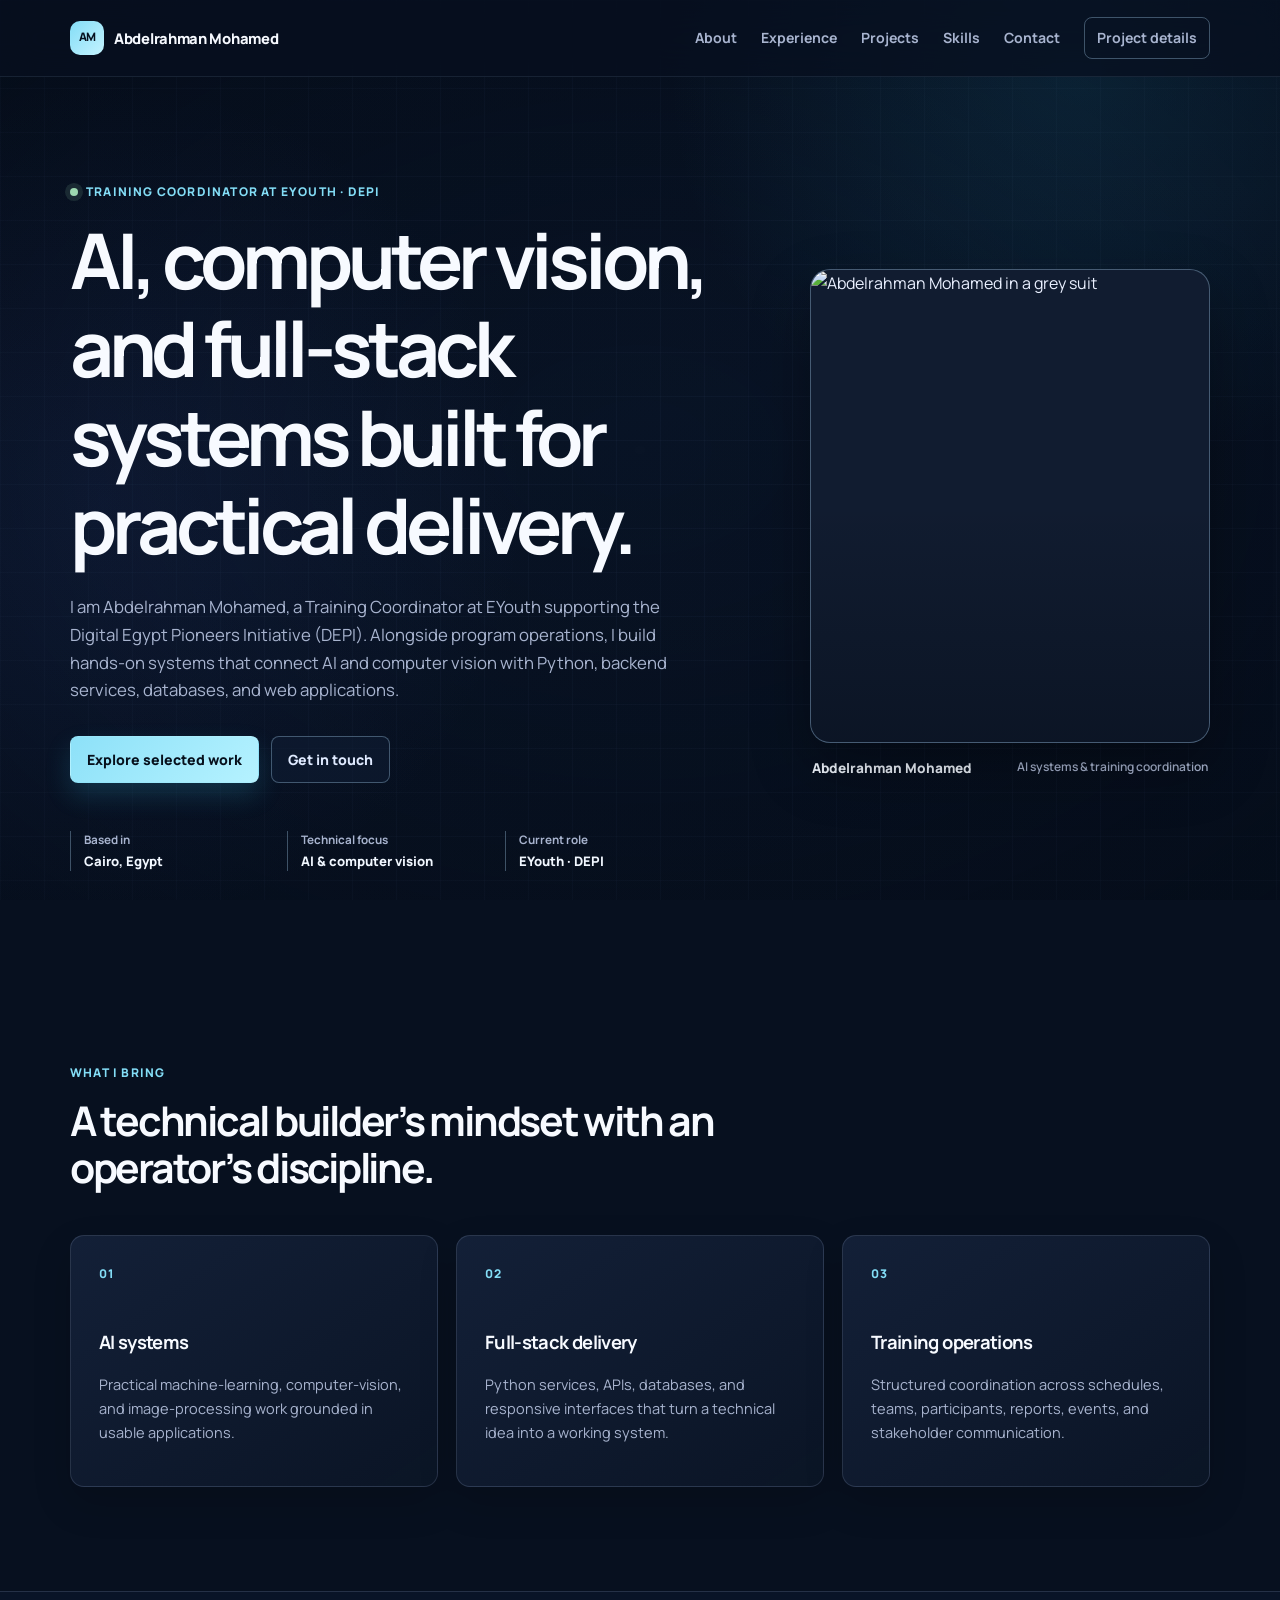
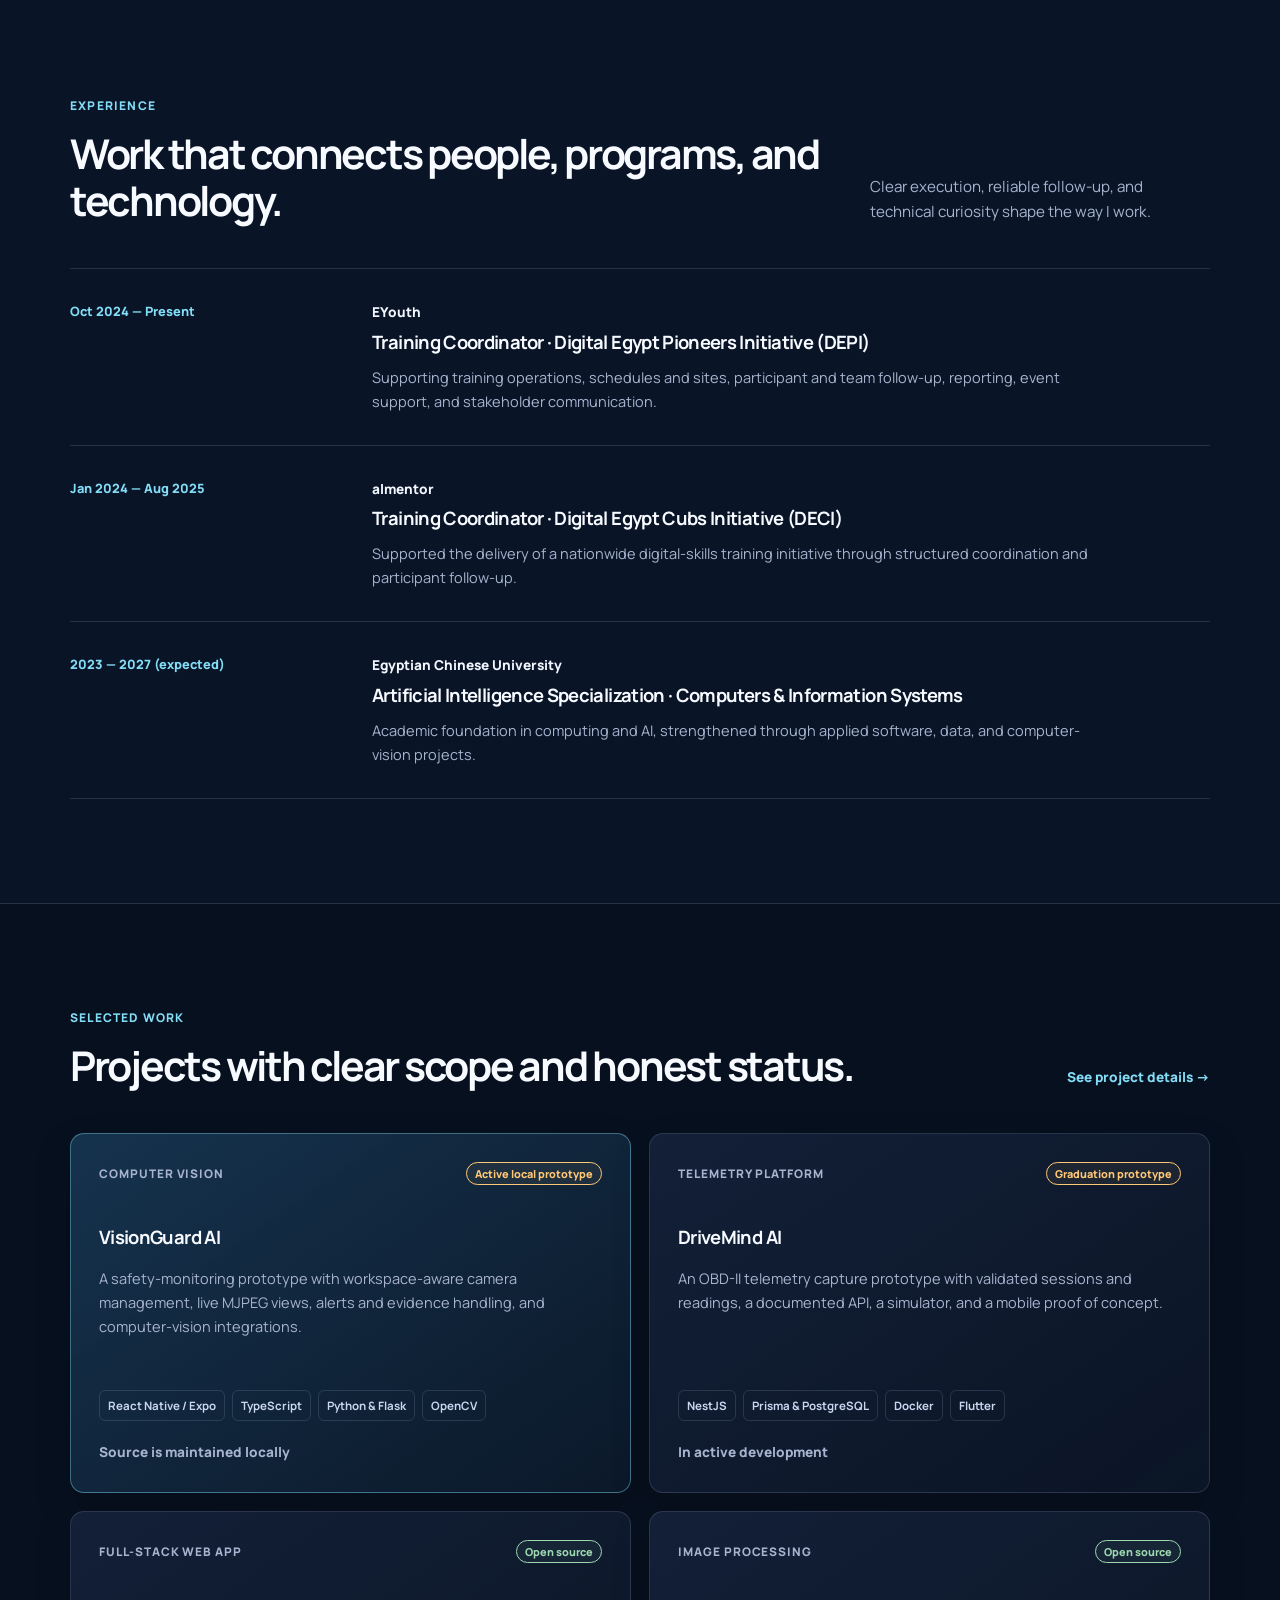
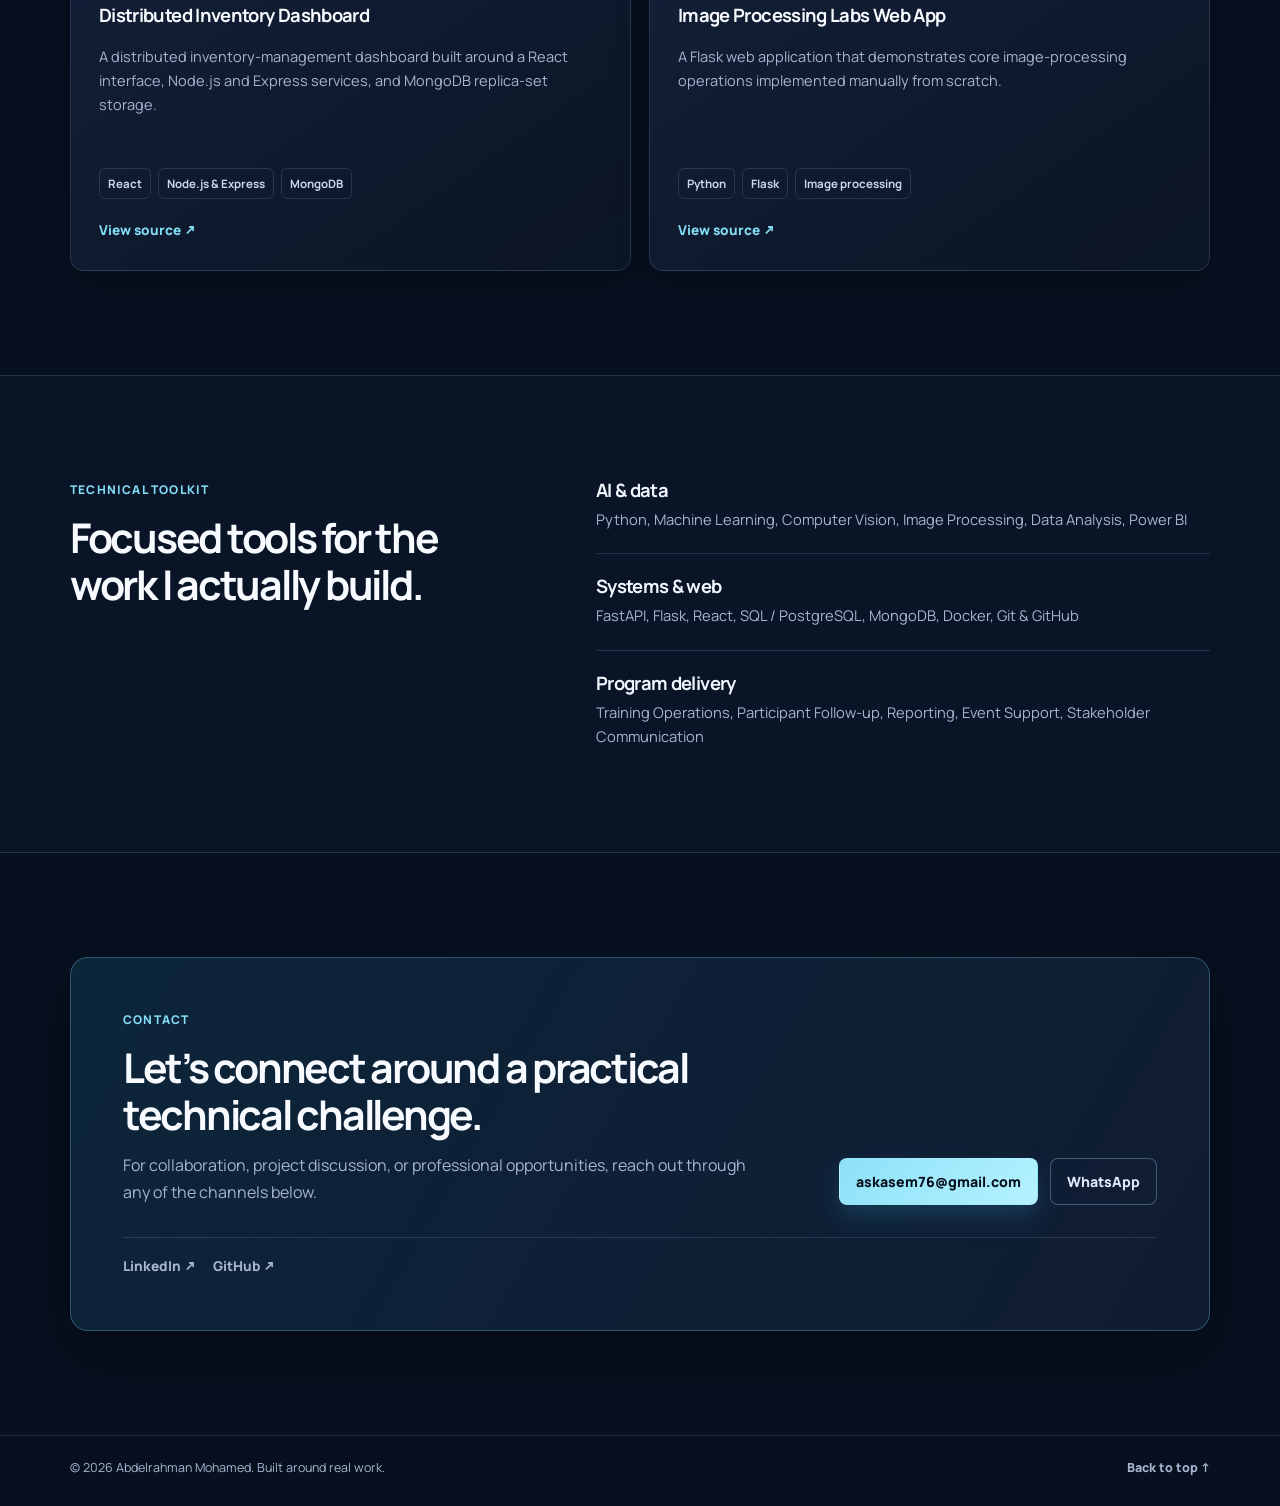
==== index.html @ a824164f "Rebuild professional portfolio" ====
<!doctype html>
<html lang="en">
<head>
  <meta charset="UTF-8" />
  <meta name="viewport" content="width=device-width, initial-scale=1" />
  <title>Abdelrahman Mohamed | AI Systems & Training Coordination</title>
  <meta name="description" content="Portfolio of Abdelrahman Mohamed — Training Coordinator at EYouth on DEPI, building practical AI, computer vision, backend, and full-stack systems." />
  <link rel="canonical" href="https://abdelrahman-mohamed-ai.github.io/Portfolio-Abdelrahman-Mohamed-Saber/" />
  <meta property="og:type" content="website" />
  <meta property="og:title" content="Abdelrahman Mohamed | AI Systems & Training Coordination" />
  <meta property="og:description" content="Training Coordinator at EYouth — DEPI, building practical AI, computer vision, backend, and full-stack systems." />
  <meta property="og:url" content="https://abdelrahman-mohamed-ai.github.io/Portfolio-Abdelrahman-Mohamed-Saber/" />
  <meta name="twitter:card" content="summary" />
  <link rel="preconnect" href="https://fonts.googleapis.com" />
  <link rel="preconnect" href="https://fonts.gstatic.com" crossorigin />
  <link href="https://fonts.googleapis.com/css2?family=Manrope:wght@400;500;600;700;800&family=IBM+Plex+Sans+Arabic:wght@400;500;600;700&display=swap" rel="stylesheet" />
  <link rel="stylesheet" href="styles.css" />
</head>
<body>
  <a class="skip-link" href="#main-content">Skip to content</a>

  <header class="site-header" id="top">
    <nav class="nav container" aria-label="Primary navigation">
      <a class="brand" href="#top" aria-label="Abdelrahman Mohamed home">
        <span class="brand-mark" aria-hidden="true">AM</span>
        <span>Abdelrahman Mohamed</span>
      </a>
      <button class="nav-toggle" id="nav-toggle" type="button" aria-label="Open navigation" aria-expanded="false" aria-controls="nav-links">
        Menu
      </button>
      <div class="nav-links" id="nav-links">
        <a href="#about">About</a>
        <a href="#experience">Experience</a>
        <a href="#projects">Projects</a>
        <a href="#skills">Skills</a>
        <a href="#contact">Contact</a>
        <a class="nav-projects" href="projects.html">Project details</a>
      </div>
    </nav>
  </header>

  <main id="main-content">
    <section class="hero container" id="about">
      <div class="hero-copy" data-reveal>
        <p class="eyebrow"><span class="eyebrow-dot" aria-hidden="true"></span> Training Coordinator at EYouth · DEPI</p>
        <h1>AI, computer vision, and full-stack systems built for practical delivery.</h1>
        <p class="hero-text">
          I am Abdelrahman Mohamed, a Training Coordinator at EYouth supporting the Digital Egypt Pioneers Initiative (DEPI). Alongside program operations, I build hands-on systems that connect AI and computer vision with Python, backend services, databases, and web applications.
        </p>
        <div class="hero-actions">
          <a class="button button-primary" href="#projects">Explore selected work</a>
          <a class="button button-secondary" href="mailto:askasem76@gmail.com">Get in touch</a>
        </div>
        <dl class="hero-facts" aria-label="Quick profile">
          <div>
            <dt>Based in</dt>
            <dd>Cairo, Egypt</dd>
          </div>
          <div>
            <dt>Technical focus</dt>
            <dd>AI & computer vision</dd>
          </div>
          <div>
            <dt>Current role</dt>
            <dd>EYouth · DEPI</dd>
          </div>
        </dl>
      </div>

      <figure class="portrait-card" data-reveal>
        <div class="portrait-frame">
          <img src="assets/profile-suit-half.jpg" width="900" height="1125" alt="Abdelrahman Mohamed in a grey suit" fetchpriority="high" />
        </div>
        <figcaption>
          <span>Abdelrahman Mohamed</span>
          <small>AI systems & training coordination</small>
        </figcaption>
      </figure>
    </section>

    <section class="section container" aria-labelledby="value-title">
      <div class="section-heading" data-reveal>
        <p class="section-label">What I bring</p>
        <h2 id="value-title">A technical builder’s mindset with an operator’s discipline.</h2>
      </div>
      <div class="value-grid">
        <article class="value-card" data-reveal>
          <span class="card-index">01</span>
          <h3>AI systems</h3>
          <p>Practical machine-learning, computer-vision, and image-processing work grounded in usable applications.</p>
        </article>
        <article class="value-card" data-reveal>
          <span class="card-index">02</span>
          <h3>Full-stack delivery</h3>
          <p>Python services, APIs, databases, and responsive interfaces that turn a technical idea into a working system.</p>
        </article>
        <article class="value-card" data-reveal>
          <span class="card-index">03</span>
          <h3>Training operations</h3>
          <p>Structured coordination across schedules, teams, participants, reports, events, and stakeholder communication.</p>
        </article>
      </div>
    </section>

    <section class="section section-tinted" id="experience">
      <div class="container">
        <div class="section-heading split-heading" data-reveal>
          <div>
            <p class="section-label">Experience</p>
            <h2>Work that connects people, programs, and technology.</h2>
          </div>
          <p>Clear execution, reliable follow-up, and technical curiosity shape the way I work.</p>
        </div>

        <div class="timeline">
          <article class="timeline-item" data-reveal>
            <div class="timeline-period">Oct 2024 — Present</div>
            <div class="timeline-content">
              <p class="timeline-company">EYouth</p>
              <h3>Training Coordinator · Digital Egypt Pioneers Initiative (DEPI)</h3>
              <p>Supporting training operations, schedules and sites, participant and team follow-up, reporting, event support, and stakeholder communication.</p>
            </div>
          </article>
          <article class="timeline-item" data-reveal>
            <div class="timeline-period">Jan 2024 — Aug 2025</div>
            <div class="timeline-content">
              <p class="timeline-company">almentor</p>
              <h3>Training Coordinator · Digital Egypt Cubs Initiative (DECI)</h3>
              <p>Supported the delivery of a nationwide digital-skills training initiative through structured coordination and participant follow-up.</p>
            </div>
          </article>
          <article class="timeline-item" data-reveal>
            <div class="timeline-period">2023 — 2027 (expected)</div>
            <div class="timeline-content">
              <p class="timeline-company">Egyptian Chinese University</p>
              <h3>Artificial Intelligence Specialization · Computers & Information Systems</h3>
              <p>Academic foundation in computing and AI, strengthened through applied software, data, and computer-vision projects.</p>
            </div>
          </article>
        </div>
      </div>
    </section>

    <section class="section container" id="projects">
      <div class="section-heading split-heading" data-reveal>
        <div>
          <p class="section-label">Selected work</p>
          <h2>Projects with clear scope and honest status.</h2>
        </div>
        <a class="text-link" href="projects.html">See project details <span aria-hidden="true">→</span></a>
      </div>

      <div class="project-grid">
        <article class="project-card feature-project" data-reveal>
          <div class="project-topline">
            <span class="project-type">Computer vision</span>
            <span class="status status-local">Active local prototype</span>
          </div>
          <h3>VisionGuard AI</h3>
          <p>A safety-monitoring prototype with workspace-aware camera management, live MJPEG views, alerts and evidence handling, and computer-vision integrations.</p>
          <ul class="tech-list" aria-label="VisionGuard technologies">
            <li>React Native / Expo</li>
            <li>TypeScript</li>
            <li>Python & Flask</li>
            <li>OpenCV</li>
          </ul>
          <span class="project-link project-link-muted">Source is maintained locally</span>
        </article>

        <article class="project-card" data-reveal>
          <div class="project-topline">
            <span class="project-type">Telemetry platform</span>
            <span class="status status-local">Graduation prototype</span>
          </div>
          <h3>DriveMind AI</h3>
          <p>An OBD-II telemetry capture prototype with validated sessions and readings, a documented API, a simulator, and a mobile proof of concept.</p>
          <ul class="tech-list" aria-label="DriveMind technologies">
            <li>NestJS</li>
            <li>Prisma & PostgreSQL</li>
            <li>Docker</li>
            <li>Flutter</li>
          </ul>
          <span class="project-link project-link-muted">In active development</span>
        </article>

        <article class="project-card" data-reveal>
          <div class="project-topline">
            <span class="project-type">Full-stack web app</span>
            <span class="status status-public">Open source</span>
          </div>
          <h3>Distributed Inventory Dashboard</h3>
          <p>A distributed inventory-management dashboard built around a React interface, Node.js and Express services, and MongoDB replica-set storage.</p>
          <ul class="tech-list" aria-label="Inventory dashboard technologies">
            <li>React</li>
            <li>Node.js & Express</li>
            <li>MongoDB</li>
          </ul>
          <a class="project-link" href="https://github.com/abdelrahman-mohamed-ai/distributed-inventory-dashboard" target="_blank" rel="noreferrer">View source <span aria-hidden="true">↗</span></a>
        </article>

        <article class="project-card" data-reveal>
          <div class="project-topline">
            <span class="project-type">Image processing</span>
            <span class="status status-public">Open source</span>
          </div>
          <h3>Image Processing Labs Web App</h3>
          <p>A Flask web application that demonstrates core image-processing operations implemented manually from scratch.</p>
          <ul class="tech-list" aria-label="Image processing web app technologies">
            <li>Python</li>
            <li>Flask</li>
            <li>Image processing</li>
          </ul>
          <a class="project-link" href="https://github.com/abdelrahman-mohamed-ai/image-processing-labs-webapp" target="_blank" rel="noreferrer">View source <span aria-hidden="true">↗</span></a>
        </article>
      </div>
    </section>

    <section class="section section-tinted" id="skills">
      <div class="container skills-layout">
        <div class="section-heading" data-reveal>
          <p class="section-label">Technical toolkit</p>
          <h2>Focused tools for the work I actually build.</h2>
        </div>
        <div class="skill-groups" data-reveal>
          <section class="skill-group" aria-labelledby="ai-skills">
            <h3 id="ai-skills">AI & data</h3>
            <p>Python, Machine Learning, Computer Vision, Image Processing, Data Analysis, Power BI</p>
          </section>
          <section class="skill-group" aria-labelledby="systems-skills">
            <h3 id="systems-skills">Systems & web</h3>
            <p>FastAPI, Flask, React, SQL / PostgreSQL, MongoDB, Docker, Git & GitHub</p>
          </section>
          <section class="skill-group" aria-labelledby="coordination-skills">
            <h3 id="coordination-skills">Program delivery</h3>
            <p>Training Operations, Participant Follow-up, Reporting, Event Support, Stakeholder Communication</p>
          </section>
        </div>
      </div>
    </section>

    <section class="contact-section container" id="contact" data-reveal>
      <div>
        <p class="section-label">Contact</p>
        <h2>Let’s connect around a practical technical challenge.</h2>
        <p>For collaboration, project discussion, or professional opportunities, reach out through any of the channels below.</p>
      </div>
      <div class="contact-actions">
        <a class="button button-primary" href="mailto:askasem76@gmail.com">askasem76@gmail.com</a>
        <a class="button button-secondary" href="https://wa.me/201006175210" target="_blank" rel="noreferrer">WhatsApp</a>
      </div>
      <div class="social-links" aria-label="Professional profiles">
        <a href="https://www.linkedin.com/in/abdelrahman-mohamed-ai/" target="_blank" rel="noreferrer">LinkedIn <span aria-hidden="true">↗</span></a>
        <a href="https://github.com/abdelrahman-mohamed-ai" target="_blank" rel="noreferrer">GitHub <span aria-hidden="true">↗</span></a>
      </div>
    </section>
  </main>

  <footer class="site-footer">
    <div class="container">
      <p>© <span id="year"></span> Abdelrahman Mohamed. Built around real work.</p>
      <a href="#top">Back to top ↑</a>
    </div>
  </footer>

  <script src="script.js"></script>
</body>
</html>
---- styles.css ----
:root {
  --ink: #eaf0ff;
  --muted: #a8b4cf;
  --surface: #10192d;
  --surface-2: #141f37;
  --line: rgba(180, 200, 236, 0.16);
  --line-strong: rgba(180, 224, 255, 0.32);
  --navy: #07101f;
  --cyan: #83ddf6;
  --mint: #9dd8b0;
  --amber: #ffc876;
  --shadow: 0 24px 60px rgba(0, 0, 0, 0.32);
  --display: "Manrope", "IBM Plex Sans Arabic", sans-serif;
}

* { box-sizing: border-box; }
html { scroll-behavior: smooth; }

body {
  margin: 0;
  min-width: 320px;
  color: var(--ink);
  background: var(--navy);
  font-family: var(--display);
  line-height: 1.65;
}

body::before {
  position: fixed;
  z-index: -2;
  inset: 0;
  content: "";
  background:
    linear-gradient(rgba(123, 175, 227, 0.035) 1px, transparent 1px),
    linear-gradient(90deg, rgba(123, 175, 227, 0.035) 1px, transparent 1px),
    radial-gradient(circle at 84% 8%, rgba(43, 163, 207, 0.16), transparent 30%),
    radial-gradient(circle at 8% 56%, rgba(69, 94, 192, 0.13), transparent 33%),
    linear-gradient(160deg, #07101f 0%, #091426 48%, #07101f 100%);
  background-size: 44px 44px, 44px 44px, auto, auto, auto;
  pointer-events: none;
}

body::after {
  position: fixed;
  z-index: -1;
  inset: 0;
  content: "";
  background: radial-gradient(ellipse at center, transparent 0%, rgba(2, 7, 16, 0.32) 100%);
  pointer-events: none;
}

a { color: inherit; }
img { display: block; max-width: 100%; }
button, input, textarea, select { font: inherit; }
.container { width: min(1140px, calc(100% - 48px)); margin: 0 auto; }

.skip-link {
  position: fixed;
  z-index: 100;
  top: 12px;
  left: 12px;
  padding: 10px 14px;
  color: #06101c;
  background: #fff;
  border-radius: 8px;
  transform: translateY(-160%);
  transition: transform 0.18s ease;
}
.skip-link:focus { transform: translateY(0); }

.site-header {
  position: sticky;
  z-index: 20;
  top: 0;
  border-bottom: 1px solid rgba(180, 200, 236, 0.1);
  background: rgba(7, 16, 31, 0.74);
  backdrop-filter: blur(18px);
}

.nav {
  display: flex;
  align-items: center;
  justify-content: space-between;
  min-height: 76px;
  gap: 24px;
}

.brand {
  display: inline-flex;
  align-items: center;
  gap: 10px;
  color: #f6f9ff;
  font-size: 0.92rem;
  font-weight: 800;
  letter-spacing: -0.02em;
  text-decoration: none;
  white-space: nowrap;
}

.brand-mark {
  display: grid;
  width: 34px;
  height: 34px;
  place-items: center;
  color: #07101f;
  background: linear-gradient(135deg, var(--cyan), #c4f3ff);
  border-radius: 10px;
  font-size: 0.73rem;
  letter-spacing: -0.06em;
}

.nav-links { display: flex; align-items: center; gap: 24px; }
.nav-links a {
  color: var(--muted);
  font-size: 0.88rem;
  font-weight: 700;
  text-decoration: none;
  transition: color 0.18s ease;
}
.nav-links a:hover, .nav-links a:focus-visible, .nav-links .active { color: #fff; }
.nav-projects { padding: 8px 12px; border: 1px solid var(--line-strong); border-radius: 8px; }

.nav-toggle {
  display: none;
  color: var(--ink);
  border: 1px solid var(--line-strong);
  background: transparent;
  border-radius: 8px;
  padding: 8px 12px;
  cursor: pointer;
}

.hero {
  display: grid;
  grid-template-columns: minmax(0, 1.15fr) minmax(290px, 0.72fr);
  align-items: center;
  min-height: min(760px, calc(100vh - 76px));
  gap: clamp(48px, 8vw, 116px);
  padding: 100px 0 88px;
}

.eyebrow, .section-label {
  margin: 0 0 14px;
  color: var(--cyan);
  font-size: 0.75rem;
  font-weight: 800;
  letter-spacing: 0.1em;
  text-transform: uppercase;
}
.eyebrow { display: inline-flex; align-items: center; gap: 8px; }
.eyebrow-dot {
  width: 8px;
  height: 8px;
  border-radius: 50%;
  background: var(--mint);
  box-shadow: 0 0 0 5px rgba(157, 216, 176, 0.13);
}

h1, h2, h3, p { margin-top: 0; }
h1, h2, h3 { color: #f7faff; line-height: 1.15; }
h1 {
  max-width: 760px;
  margin-bottom: 24px;
  font-size: clamp(2.55rem, 6vw, 5.2rem);
  letter-spacing: -0.065em;
}
h2 {
  margin-bottom: 0;
  font-size: clamp(1.8rem, 3.2vw, 3rem);
  letter-spacing: -0.055em;
}
h3 { font-size: 1.15rem; letter-spacing: -0.035em; }
.hero-text { max-width: 700px; margin-bottom: 32px; color: var(--muted); font-size: 1.05rem; }

.hero-actions, .contact-actions { display: flex; flex-wrap: wrap; gap: 12px; }

.button {
  display: inline-flex;
  align-items: center;
  justify-content: center;
  min-height: 46px;
  padding: 11px 16px;
  border: 1px solid transparent;
  border-radius: 8px;
  font-size: 0.88rem;
  font-weight: 800;
  text-decoration: none;
  transition: transform 0.18s ease, border-color 0.18s ease, background 0.18s ease;
}
.button:hover { transform: translateY(-2px); }
.button-primary {
  color: #06101c;
  background: linear-gradient(135deg, #8de1f8, #b5f2ff);
  box-shadow: 0 12px 26px rgba(56, 193, 232, 0.18);
}
.button-secondary {
  color: #dfeaff;
  border-color: var(--line-strong);
  background: rgba(17, 31, 55, 0.5);
}

.hero-facts {
  display: grid;
  grid-template-columns: repeat(3, minmax(0, 1fr));
  gap: 14px;
  margin: 48px 0 0;
  padding: 0;
}
.hero-facts div { padding-left: 13px; border-left: 1px solid var(--line-strong); }
.hero-facts dt { margin-bottom: 3px; color: var(--muted); font-size: 0.73rem; font-weight: 700; }
.hero-facts dd { margin: 0; color: #f1f7ff; font-size: 0.82rem; font-weight: 800; line-height: 1.35; }

.portrait-card { margin: 0; }
.portrait-frame {
  position: relative;
  overflow: hidden;
  aspect-ratio: 4 / 4.75;
  border: 1px solid var(--line-strong);
  border-radius: 20px;
  background: #111c30;
  box-shadow: var(--shadow);
}
.portrait-frame::after {
  position: absolute;
  inset: 0;
  content: "";
  background: linear-gradient(180deg, transparent 50%, rgba(4, 11, 22, 0.42));
  pointer-events: none;
}
.portrait-frame img { width: 100%; height: 100%; object-fit: cover; object-position: 54% 26%; }
.portrait-card figcaption {
  display: flex;
  justify-content: space-between;
  gap: 12px;
  padding: 14px 2px 0;
  color: #f1f7ff;
  font-size: 0.85rem;
  font-weight: 800;
}
.portrait-card small { color: var(--muted); font-size: 0.75rem; font-weight: 600; text-align: right; }

.section { padding: 104px 0; }
.section-tinted { border-block: 1px solid var(--line); background: rgba(15, 28, 50, 0.46); }
.section-heading { max-width: 750px; margin-bottom: 44px; }
.split-heading { display: flex; align-items: end; justify-content: space-between; gap: 32px; max-width: none; }
.split-heading > p { max-width: 340px; margin: 0; color: var(--muted); font-size: 0.95rem; }

.value-grid, .project-grid { display: grid; grid-template-columns: repeat(3, minmax(0, 1fr)); gap: 18px; }
.value-card, .project-card, .case-study {
  border: 1px solid var(--line);
  background: linear-gradient(145deg, rgba(21, 34, 58, 0.9), rgba(12, 22, 39, 0.88));
  box-shadow: 0 16px 38px rgba(0, 0, 0, 0.16);
}
.value-card { min-height: 250px; padding: 28px; border-radius: 14px; }
.value-card p, .project-card > p, .timeline-item p, .case-study-content > p { color: var(--muted); font-size: 0.91rem; }
.card-index { display: block; margin-bottom: 48px; color: var(--cyan); font-size: 0.75rem; font-weight: 800; letter-spacing: 0.1em; }

.timeline { border-top: 1px solid var(--line); }
.timeline-item {
  display: grid;
  grid-template-columns: minmax(175px, 0.32fr) 1fr;
  gap: 34px;
  padding: 32px 0;
  border-bottom: 1px solid var(--line);
}
.timeline-period { color: var(--cyan); font-size: 0.8rem; font-weight: 800; }
.timeline-company { margin-bottom: 8px; color: #f2f7ff !important; font-size: 0.85rem !important; font-weight: 800; }
.timeline-content h3 { margin-bottom: 12px; }
.timeline-content p:last-child { max-width: 720px; margin-bottom: 0; }

.project-grid { grid-template-columns: repeat(2, minmax(0, 1fr)); }
.project-card { display: flex; flex-direction: column; min-height: 360px; padding: 28px; border-radius: 14px; }
.feature-project {
  border-color: rgba(131, 221, 246, 0.42);
  background: linear-gradient(145deg, rgba(24, 55, 82, 0.9), rgba(12, 25, 43, 0.92));
}
.project-topline { display: flex; flex-wrap: wrap; align-items: center; justify-content: space-between; gap: 10px; margin-bottom: 42px; }
.project-type { color: var(--muted); font-size: 0.74rem; font-weight: 800; letter-spacing: 0.08em; text-transform: uppercase; }
.status {
  display: inline-flex;
  padding: 4px 8px;
  border: 1px solid currentColor;
  border-radius: 999px;
  font-size: 0.68rem;
  font-weight: 800;
  line-height: 1.2;
}
.status-local { color: var(--amber); background: rgba(255, 200, 118, 0.06); }
.status-public { color: var(--mint); background: rgba(157, 216, 176, 0.06); }
.tech-list { display: flex; flex-wrap: wrap; gap: 7px; margin: auto 0 20px; padding: 0; list-style: none; }
.tech-list li {
  padding: 5px 8px;
  color: #c8d6f0;
  border: 1px solid rgba(180, 200, 236, 0.16);
  border-radius: 6px;
  font-size: 0.72rem;
  font-weight: 700;
}
.project-link, .text-link { color: var(--cyan); font-size: 0.85rem; font-weight: 800; text-decoration: none; }
.project-link:hover, .text-link:hover { color: #d0f6ff; }
.project-link-muted { color: var(--muted); cursor: default; }

.skills-layout { display: grid; grid-template-columns: 0.85fr 1.15fr; gap: 72px; }
.skill-groups { display: grid; gap: 22px; }
.skill-group { padding-bottom: 22px; border-bottom: 1px solid var(--line); }
.skill-group:last-child { border-bottom: 0; padding-bottom: 0; }
.skill-group h3 { margin-bottom: 6px; color: #f2f7ff; }
.skill-group p { margin: 0; color: var(--muted); font-size: 0.92rem; }

.contact-section {
  display: grid;
  grid-template-columns: 1.1fr auto;
  gap: 32px;
  align-items: end;
  margin-block: 104px;
  padding: clamp(28px, 5vw, 52px);
  border: 1px solid rgba(131, 221, 246, 0.28);
  border-radius: 18px;
  background: linear-gradient(120deg, rgba(14, 40, 62, 0.88), rgba(18, 29, 53, 0.88));
  box-shadow: var(--shadow);
}
.contact-section h2 { max-width: 730px; margin-bottom: 14px; }
.contact-section p:not(.section-label) { max-width: 650px; margin-bottom: 0; color: var(--muted); }
.contact-actions { justify-content: flex-end; }
.social-links {
  display: flex;
  gap: 16px;
  grid-column: 1 / -1;
  padding-top: 17px;
  border-top: 1px solid var(--line);
}
.social-links a { color: var(--muted); font-size: 0.85rem; font-weight: 800; text-decoration: none; }
.social-links a:hover { color: #fff; }

.site-footer { border-top: 1px solid var(--line); }
.site-footer .container { display: flex; justify-content: space-between; gap: 24px; padding: 22px 0 28px; color: var(--muted); font-size: 0.78rem; }
.site-footer p { margin: 0; }
.site-footer a { color: var(--muted); text-decoration: none; font-weight: 800; }
.site-footer a:hover { color: #fff; }

.page-hero { padding: 112px 0 70px; }
.page-hero h1 { max-width: 830px; font-size: clamp(2.35rem, 5vw, 4.8rem); }
.page-hero .hero-text { max-width: 700px; }
.case-study-list { display: grid; gap: 22px; padding-top: 28px; }
.case-study {
  display: grid;
  grid-template-columns: 170px minmax(0, 1fr);
  gap: 38px;
  padding: 32px;
  border-radius: 16px;
}
.case-study-meta { display: flex; flex-direction: column; align-items: flex-start; gap: 14px; color: var(--cyan); font-size: 1.05rem; font-weight: 800; }
.case-study-content h2 { margin-bottom: 16px; font-size: clamp(1.5rem, 2.5vw, 2.15rem); }
.case-study-content > p { max-width: 800px; }
.case-study-details {
  display: grid;
  grid-template-columns: repeat(2, minmax(0, 1fr));
  gap: 24px;
  margin-top: 27px;
  padding-top: 24px;
  border-top: 1px solid var(--line);
}
.case-study-details h3 { margin-bottom: 8px; font-size: 0.88rem; }
.case-study-details p, .case-study-details ul { margin: 0; color: var(--muted); font-size: 0.85rem; }
.case-study-details ul { padding-left: 18px; }
.case-study-details li + li { margin-top: 5px; }

[data-reveal] { opacity: 0; transform: translateY(14px); transition: opacity 0.5s ease, transform 0.5s ease; }
[data-reveal].is-visible { opacity: 1; transform: translateY(0); }
:focus-visible { outline: 3px solid var(--cyan); outline-offset: 4px; }

@media (max-width: 900px) {
  .hero { grid-template-columns: 1fr; padding-top: 74px; }
  .portrait-card { width: min(470px, 100%); }
  .skills-layout { grid-template-columns: 1fr; gap: 34px; }
  .contact-section { grid-template-columns: 1fr; }
  .contact-actions { justify-content: flex-start; }
  .value-grid { grid-template-columns: 1fr; }
}

@media (max-width: 720px) {
  .container { width: min(100% - 32px, 1140px); }
  .nav { min-height: 66px; }
  .nav-toggle { display: inline-flex; }
  .nav-links {
    position: absolute;
    top: calc(100% + 1px);
    right: 0;
    left: 0;
    display: none;
    flex-direction: column;
    align-items: stretch;
    gap: 0;
    padding: 12px 16px 18px;
    border-bottom: 1px solid var(--line);
    background: rgba(7, 16, 31, 0.97);
  }
  .nav-links.open { display: flex; }
  .nav-links a { padding: 11px 0; }
  .nav-projects { margin-top: 8px; padding: 10px 12px !important; text-align: center; }
  .hero { min-height: auto; gap: 46px; padding: 68px 0 72px; }
  h1 { font-size: clamp(2.4rem, 12vw, 4rem); }
  .hero-facts { grid-template-columns: 1fr; gap: 14px; margin-top: 34px; }
  .hero-facts div { display: grid; grid-template-columns: 112px 1fr; gap: 8px; }
  .hero-facts dt, .hero-facts dd { margin: 0; }
  .section { padding: 74px 0; }
  .split-heading { display: block; }
  .split-heading > p { margin-top: 16px; }
  .project-grid { grid-template-columns: 1fr; }
  .timeline-item, .case-study { grid-template-columns: 1fr; gap: 16px; }
  .case-study { padding: 24px; }
  .case-study-meta { flex-direction: row; align-items: center; justify-content: space-between; }
  .case-study-details { grid-template-columns: 1fr; }
  .contact-section { margin-block: 72px; }
  .site-footer .container { flex-direction: column; }
}

@media (prefers-reduced-motion: reduce) {
  html { scroll-behavior: auto; }
  *, *::before, *::after {
    transition-duration: 0.01ms !important;
    animation-duration: 0.01ms !important;
    animation-iteration-count: 1 !important;
  }
  [data-reveal] { opacity: 1; transform: none; }
}
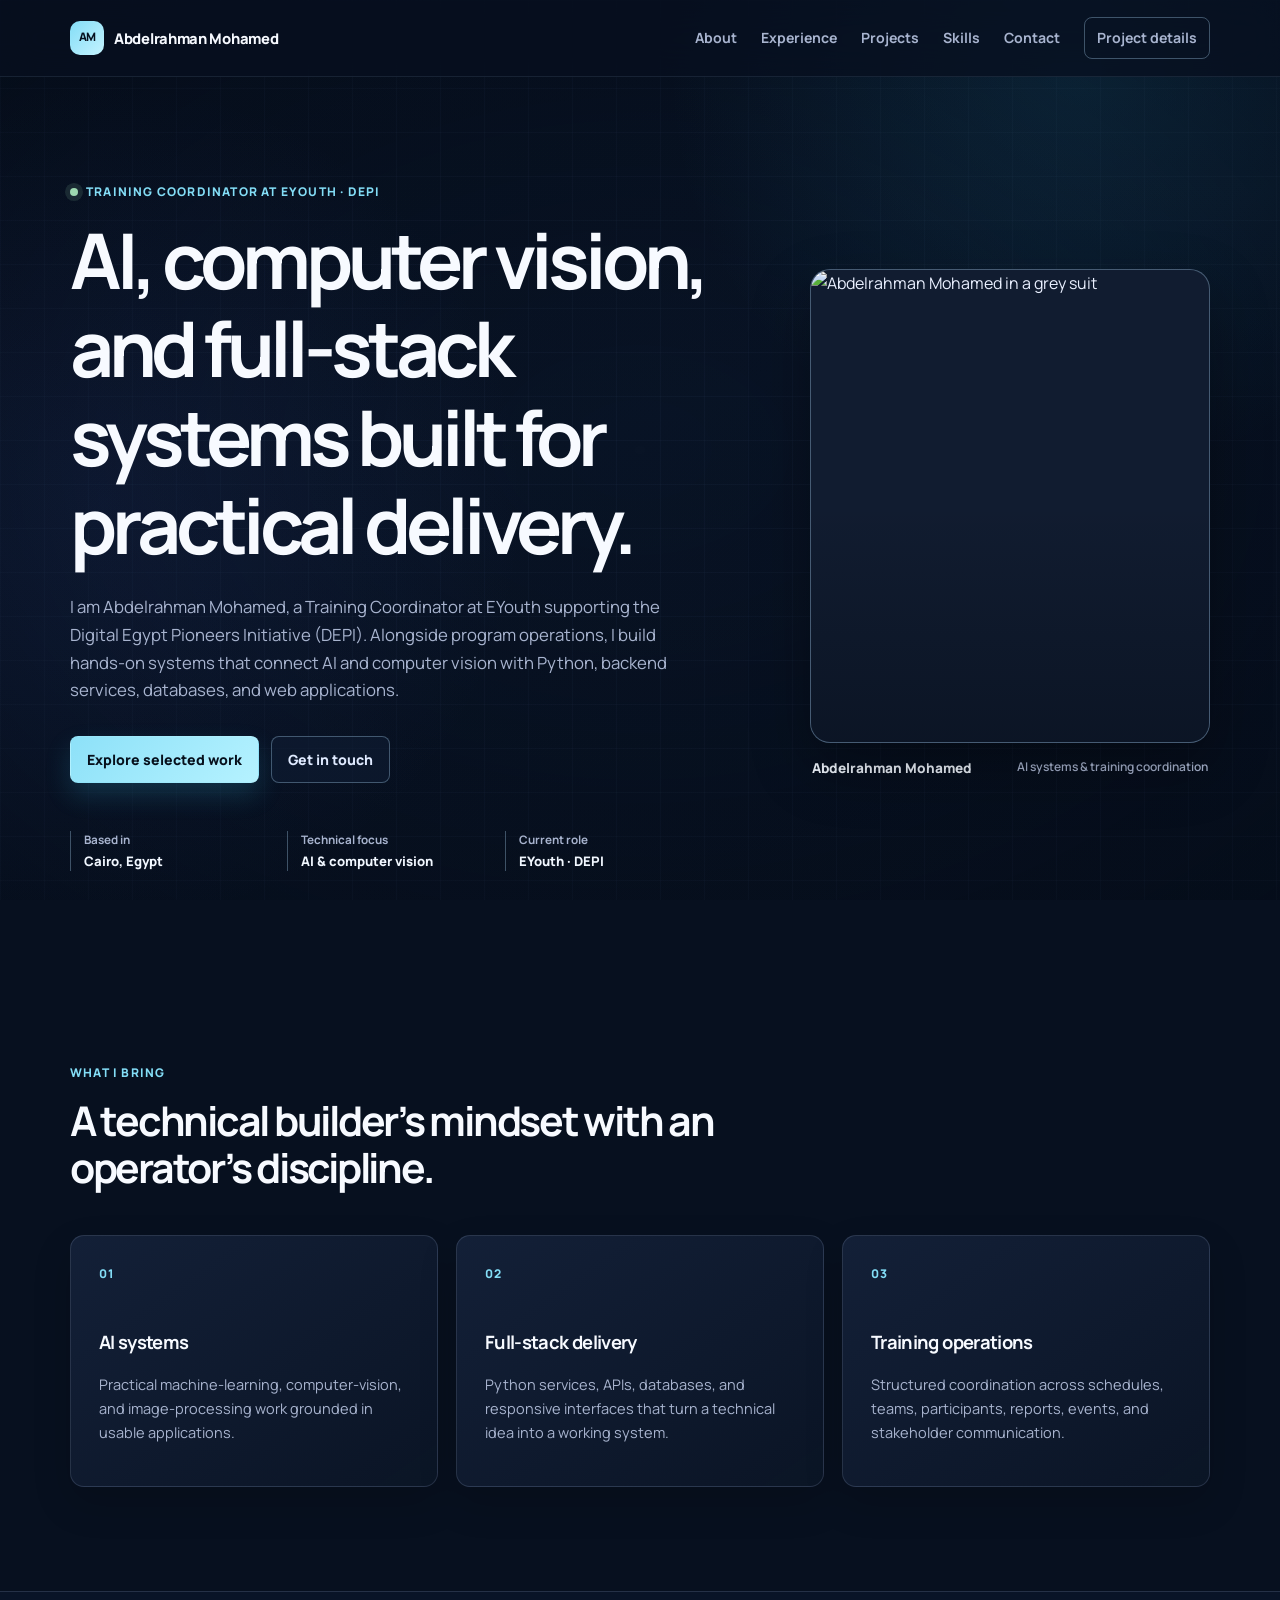
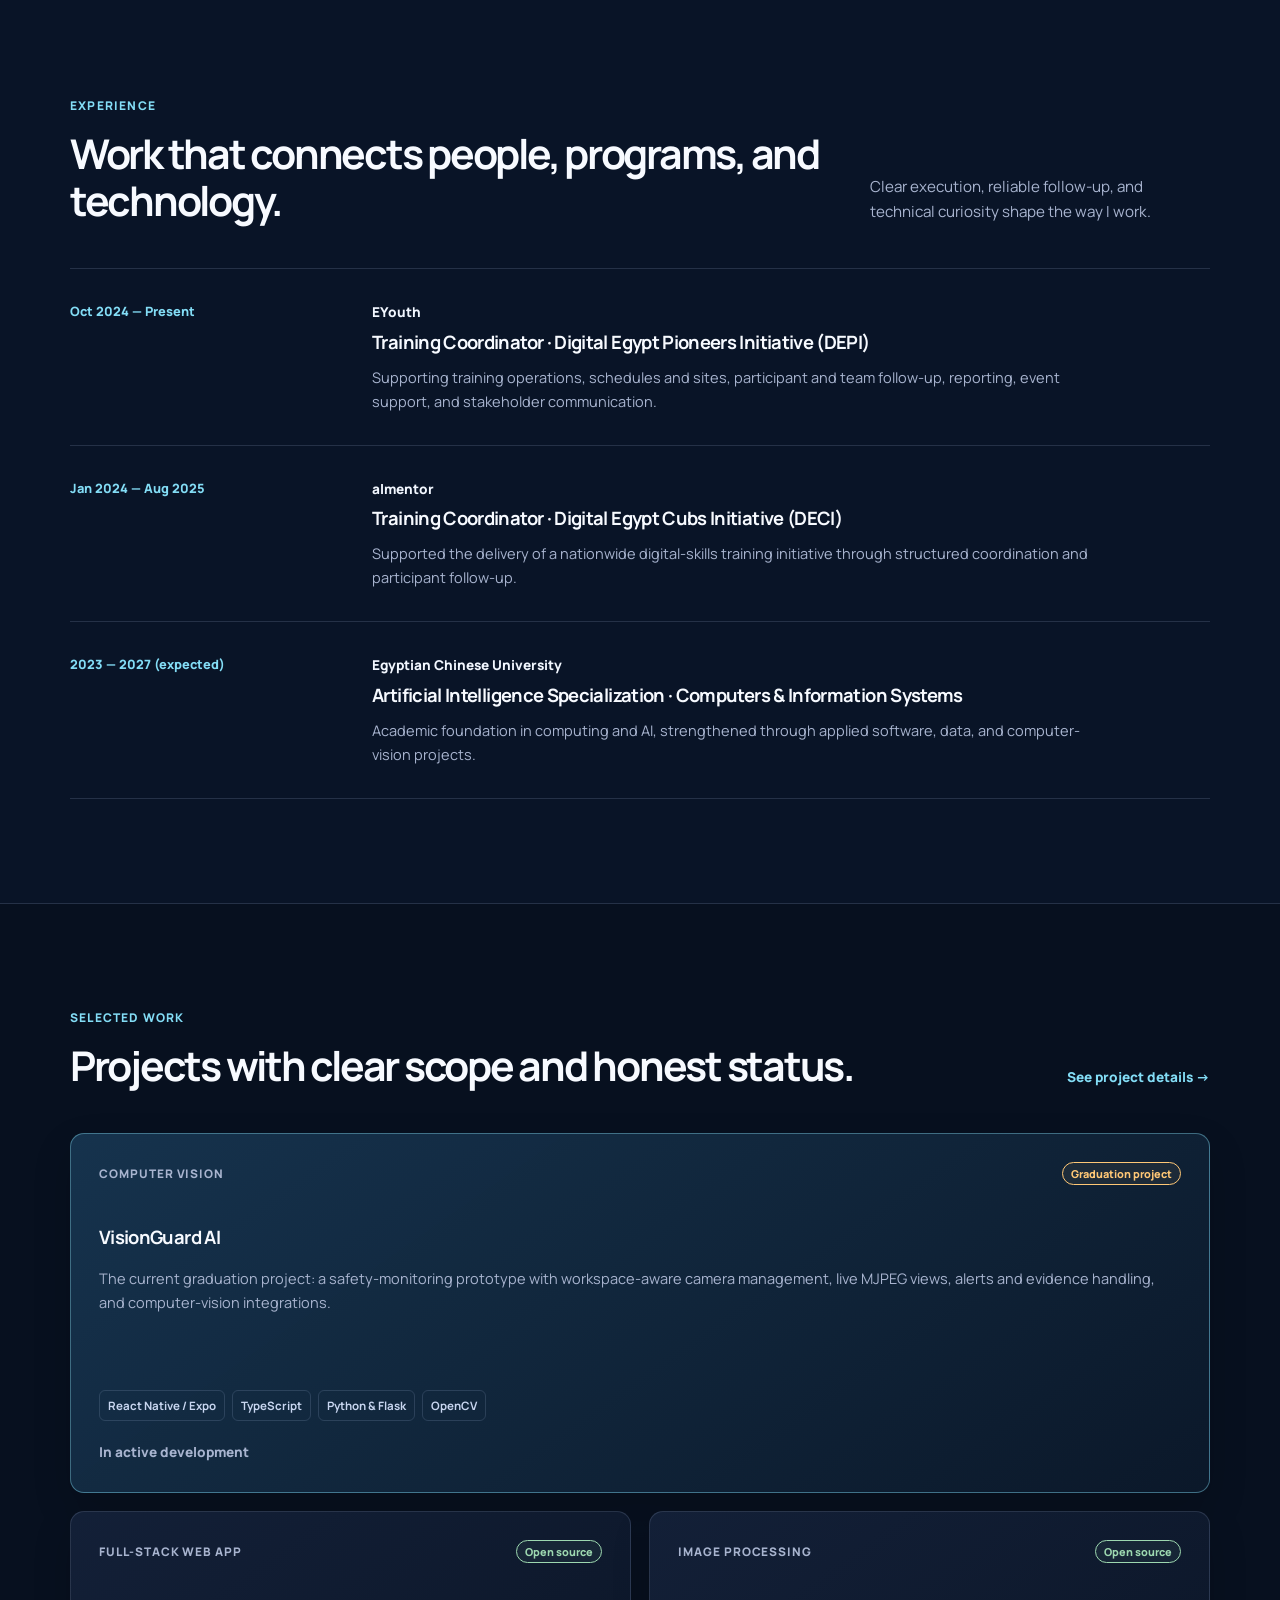
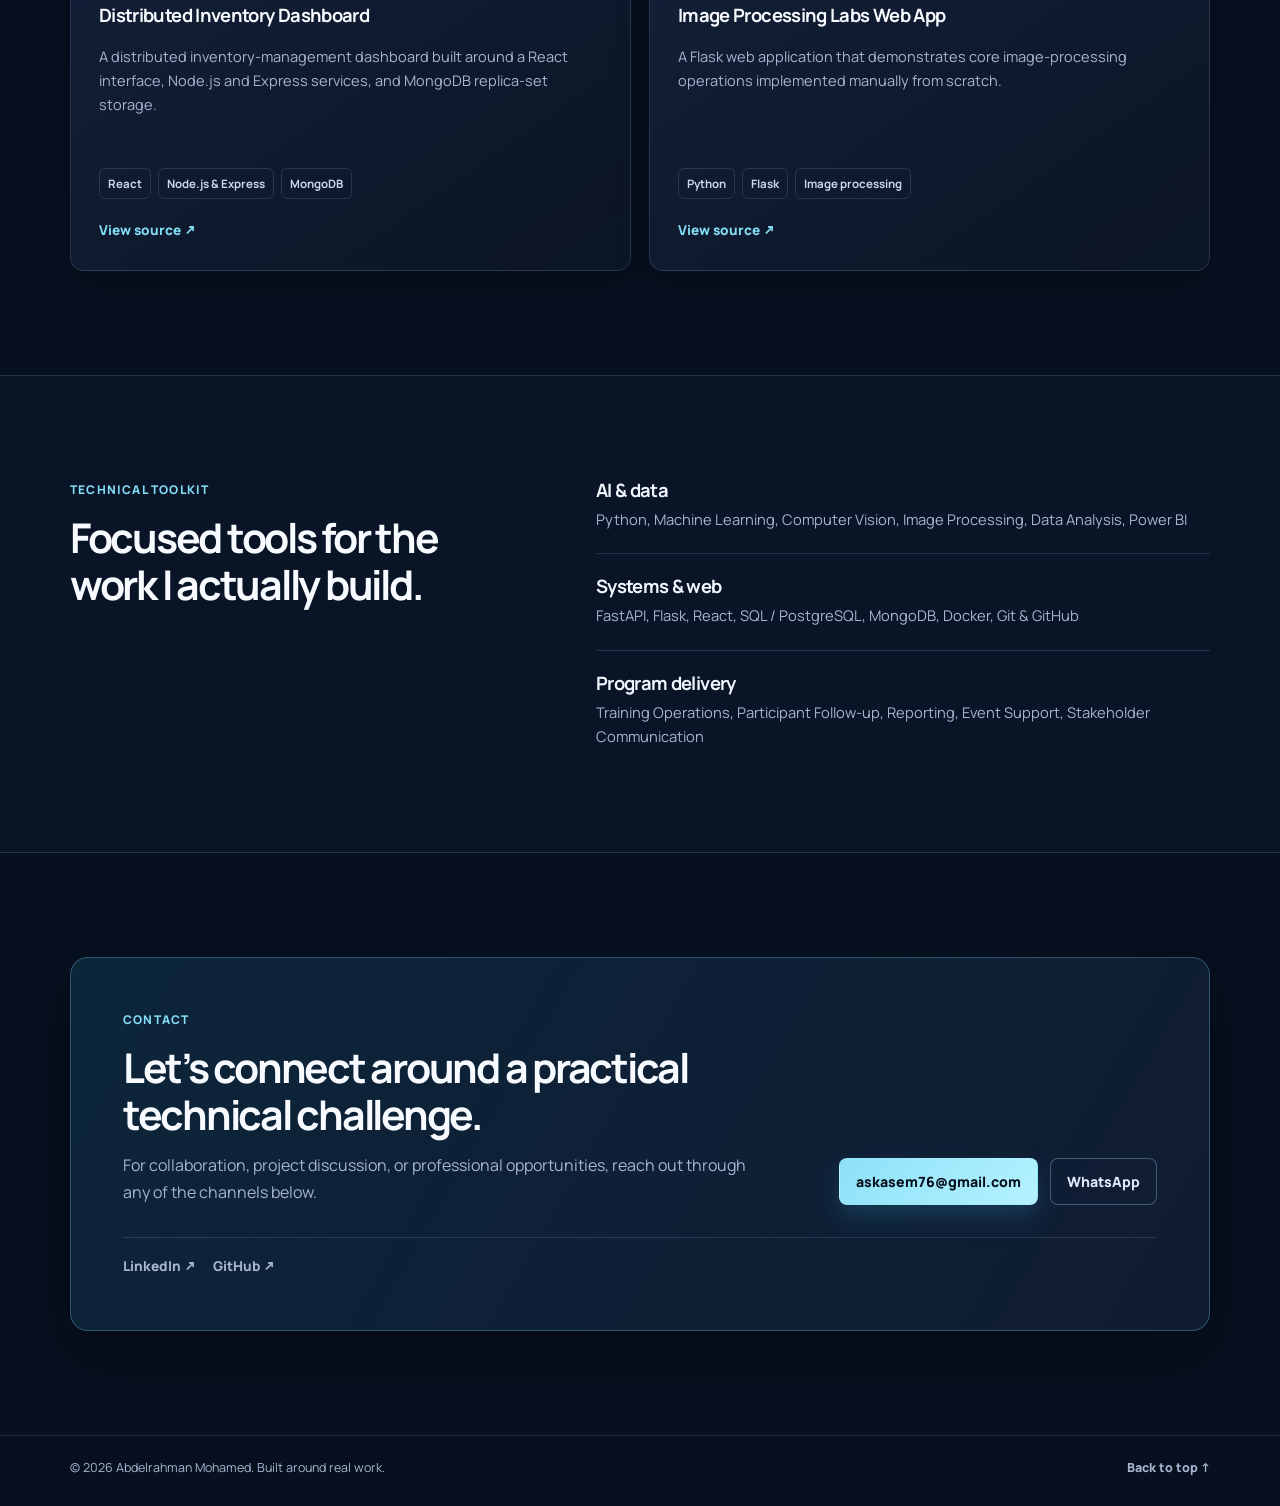
==== commit 7acfa136: "Correct graduation project portfolio" ====
--- a/index.html
+++ b/index.html
@@ -11,6 +11,21 @@
   <meta property="og:description" content="Training Coordinator at EYouth — DEPI, building practical AI, computer vision, backend, and full-stack systems." />
   <meta property="og:url" content="https://abdelrahman-mohamed-ai.github.io/Portfolio-Abdelrahman-Mohamed-Saber/" />
   <meta name="twitter:card" content="summary" />
+  <meta name="robots" content="index, follow" />
+  <script type="application/ld+json">
+    {
+      "@context": "https://schema.org",
+      "@type": "Person",
+      "name": "Abdelrahman Mohamed",
+      "url": "https://abdelrahman-mohamed-ai.github.io/Portfolio-Abdelrahman-Mohamed-Saber/",
+      "jobTitle": "Training Coordinator",
+      "worksFor": { "@type": "Organization", "name": "EYouth" },
+      "sameAs": [
+        "https://www.linkedin.com/in/abdelrahman-mohamed-ai/",
+        "https://github.com/abdelrahman-mohamed-ai"
+      ]
+    }
+  </script>
   <link rel="preconnect" href="https://fonts.googleapis.com" />
   <link rel="preconnect" href="https://fonts.gstatic.com" crossorigin />
   <link href="https://fonts.googleapis.com/css2?family=Manrope:wght@400;500;600;700;800&family=IBM+Plex+Sans+Arabic:wght@400;500;600;700&display=swap" rel="stylesheet" />
@@ -154,31 +169,15 @@
         <article class="project-card feature-project" data-reveal>
           <div class="project-topline">
             <span class="project-type">Computer vision</span>
-            <span class="status status-local">Active local prototype</span>
+            <span class="status status-local">Graduation project</span>
           </div>
           <h3>VisionGuard AI</h3>
-          <p>A safety-monitoring prototype with workspace-aware camera management, live MJPEG views, alerts and evidence handling, and computer-vision integrations.</p>
+          <p>The current graduation project: a safety-monitoring prototype with workspace-aware camera management, live MJPEG views, alerts and evidence handling, and computer-vision integrations.</p>
           <ul class="tech-list" aria-label="VisionGuard technologies">
             <li>React Native / Expo</li>
             <li>TypeScript</li>
             <li>Python & Flask</li>
             <li>OpenCV</li>
-          </ul>
-          <span class="project-link project-link-muted">Source is maintained locally</span>
-        </article>
-
-        <article class="project-card" data-reveal>
-          <div class="project-topline">
-            <span class="project-type">Telemetry platform</span>
-            <span class="status status-local">Graduation prototype</span>
-          </div>
-          <h3>DriveMind AI</h3>
-          <p>An OBD-II telemetry capture prototype with validated sessions and readings, a documented API, a simulator, and a mobile proof of concept.</p>
-          <ul class="tech-list" aria-label="DriveMind technologies">
-            <li>NestJS</li>
-            <li>Prisma & PostgreSQL</li>
-            <li>Docker</li>
-            <li>Flutter</li>
           </ul>
           <span class="project-link project-link-muted">In active development</span>
         </article>
--- a/styles.css
+++ b/styles.css
@@ -271,6 +271,7 @@
 .project-grid { grid-template-columns: repeat(2, minmax(0, 1fr)); }
 .project-card { display: flex; flex-direction: column; min-height: 360px; padding: 28px; border-radius: 14px; }
 .feature-project {
+  grid-column: span 2;
   border-color: rgba(131, 221, 246, 0.42);
   background: linear-gradient(145deg, rgba(24, 55, 82, 0.9), rgba(12, 25, 43, 0.92));
 }
@@ -407,6 +408,7 @@
   .split-heading { display: block; }
   .split-heading > p { margin-top: 16px; }
   .project-grid { grid-template-columns: 1fr; }
+  .feature-project { grid-column: auto; }
   .timeline-item, .case-study { grid-template-columns: 1fr; gap: 16px; }
   .case-study { padding: 24px; }
   .case-study-meta { flex-direction: row; align-items: center; justify-content: space-between; }
@@ -424,4 +426,3 @@
   }
   [data-reveal] { opacity: 1; transform: none; }
 }
-
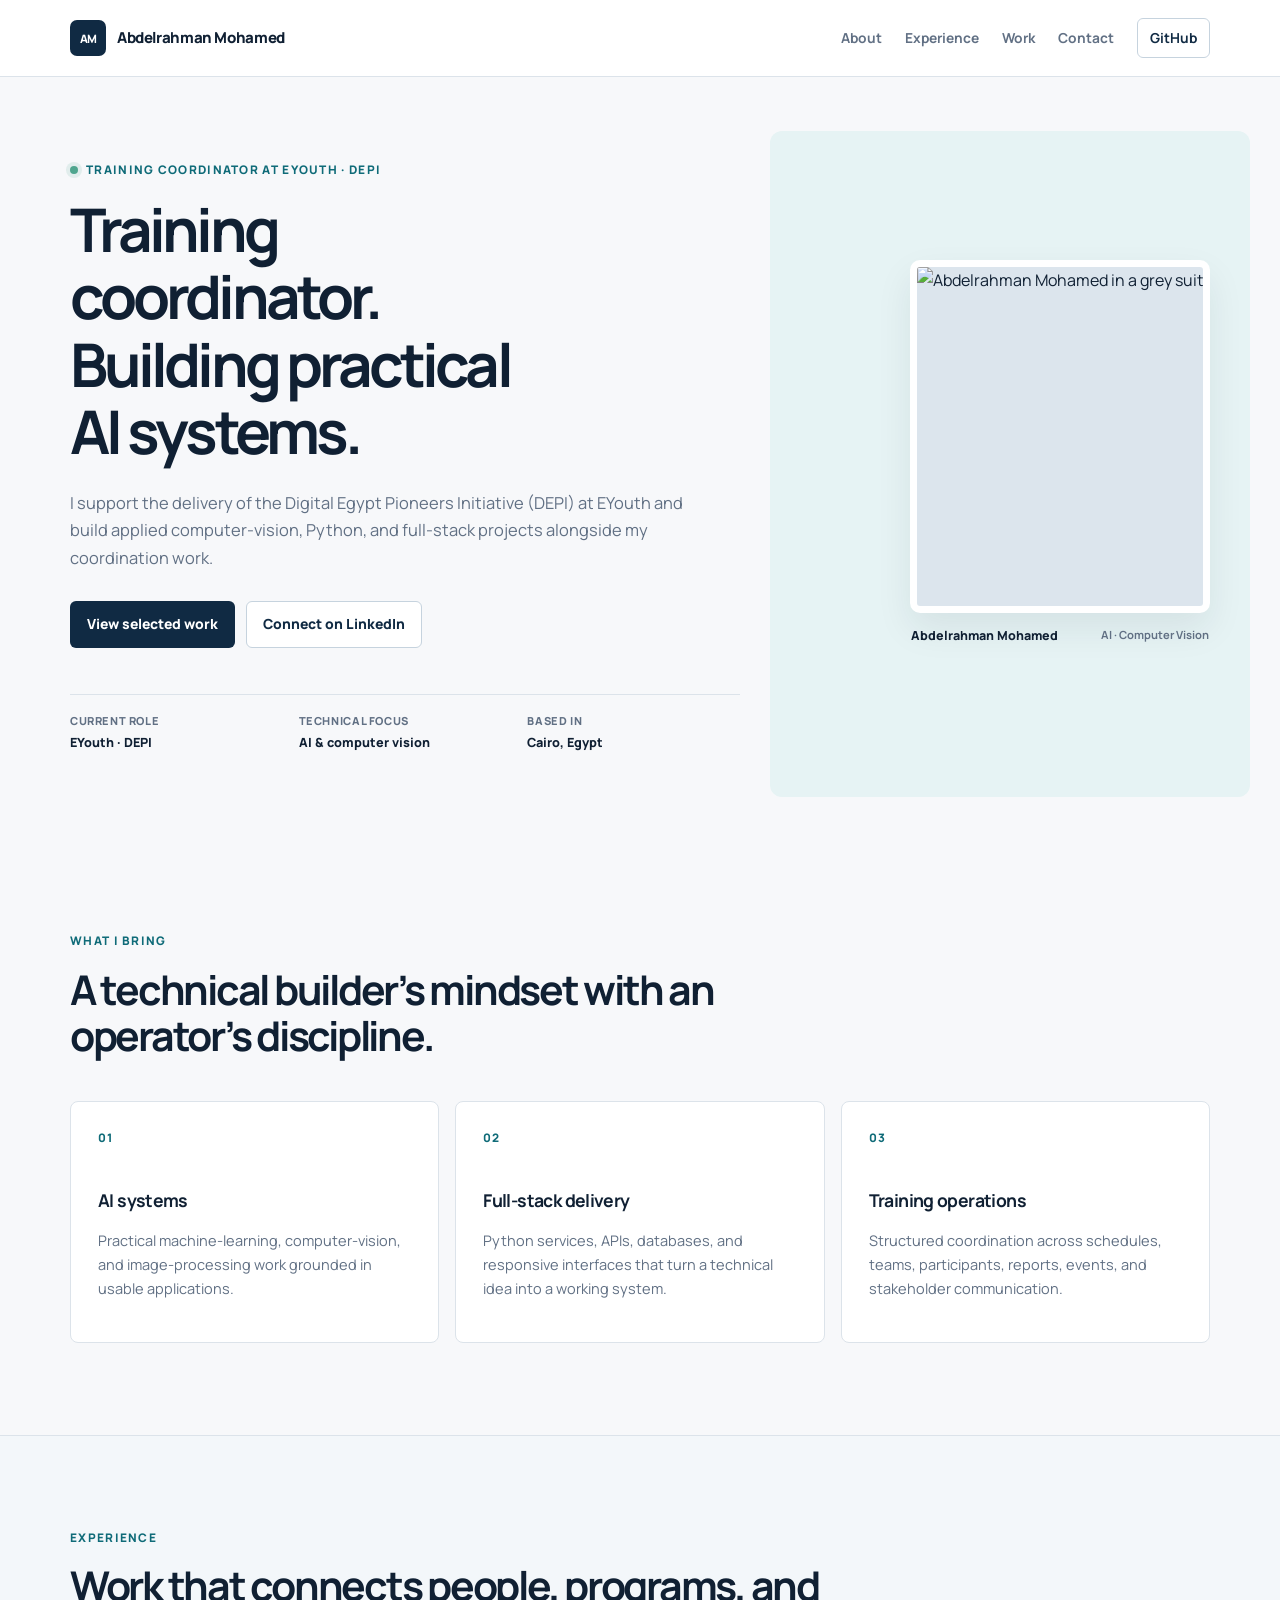
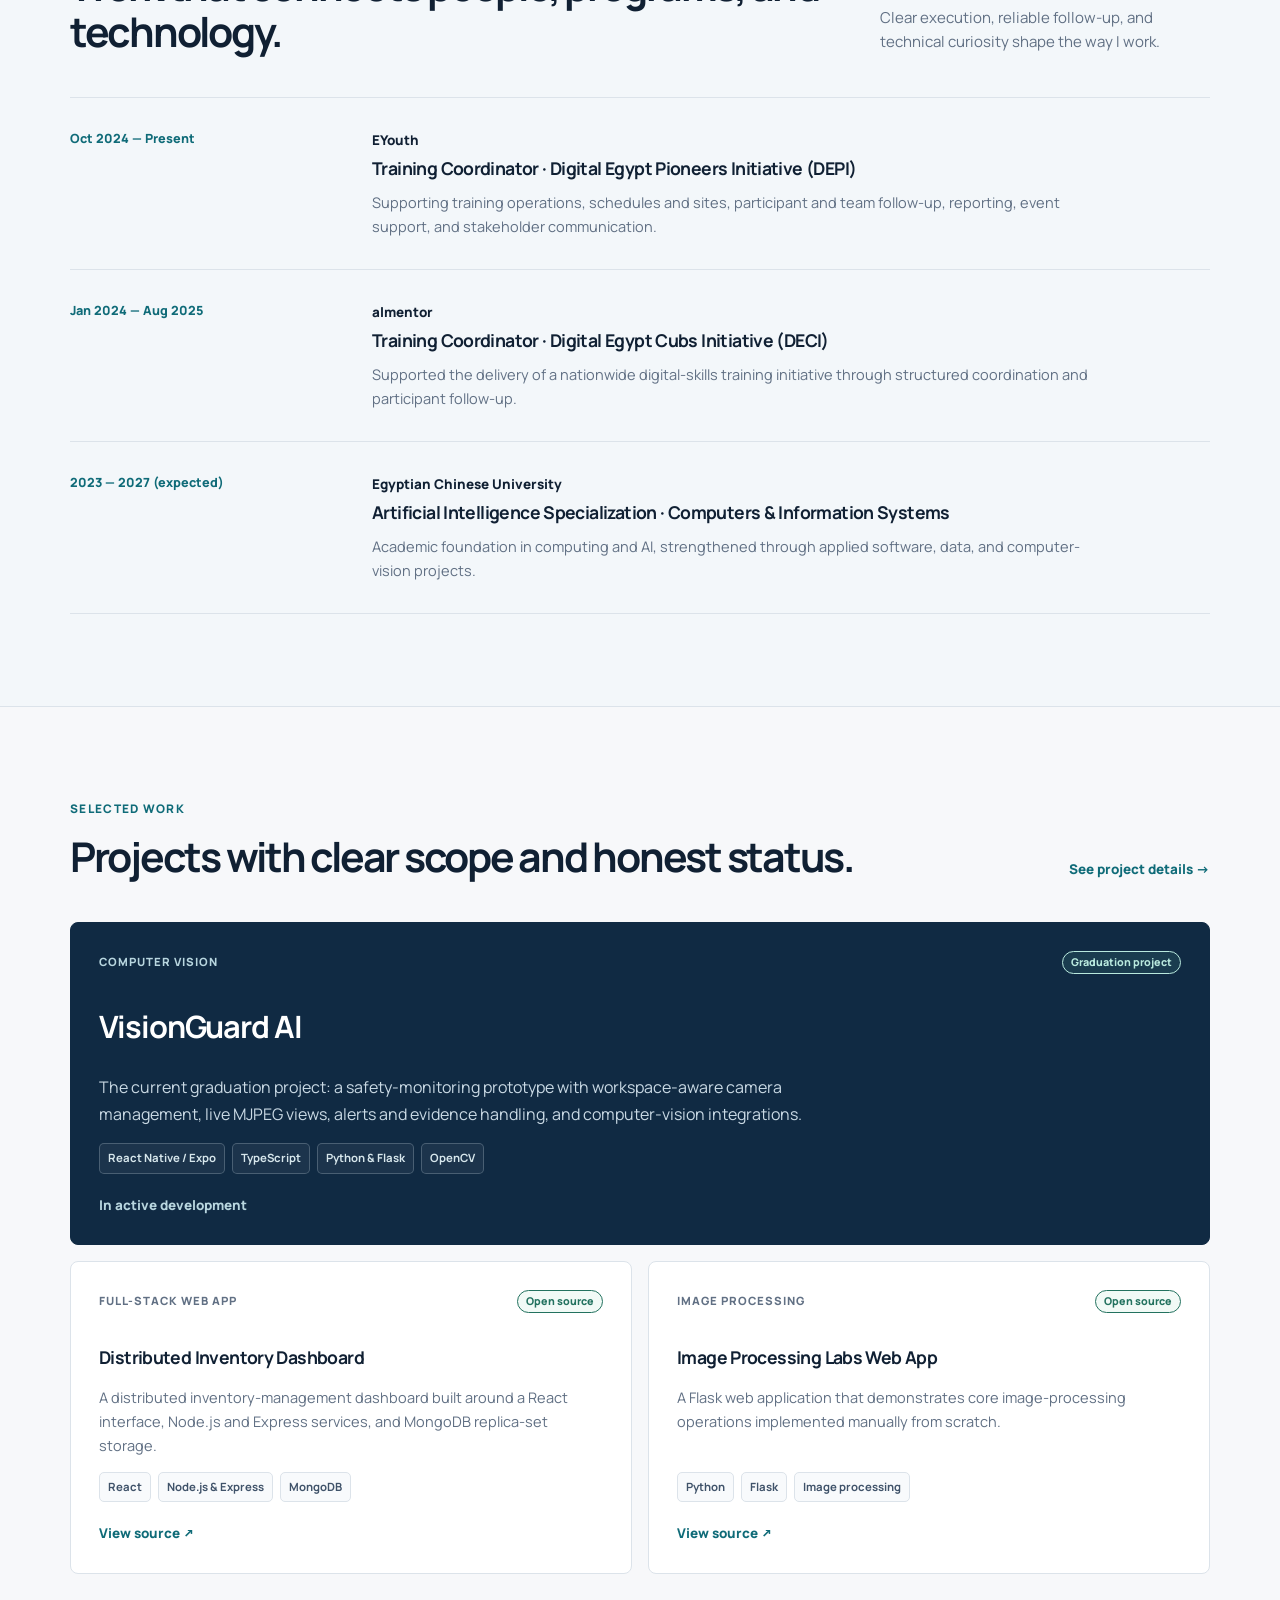
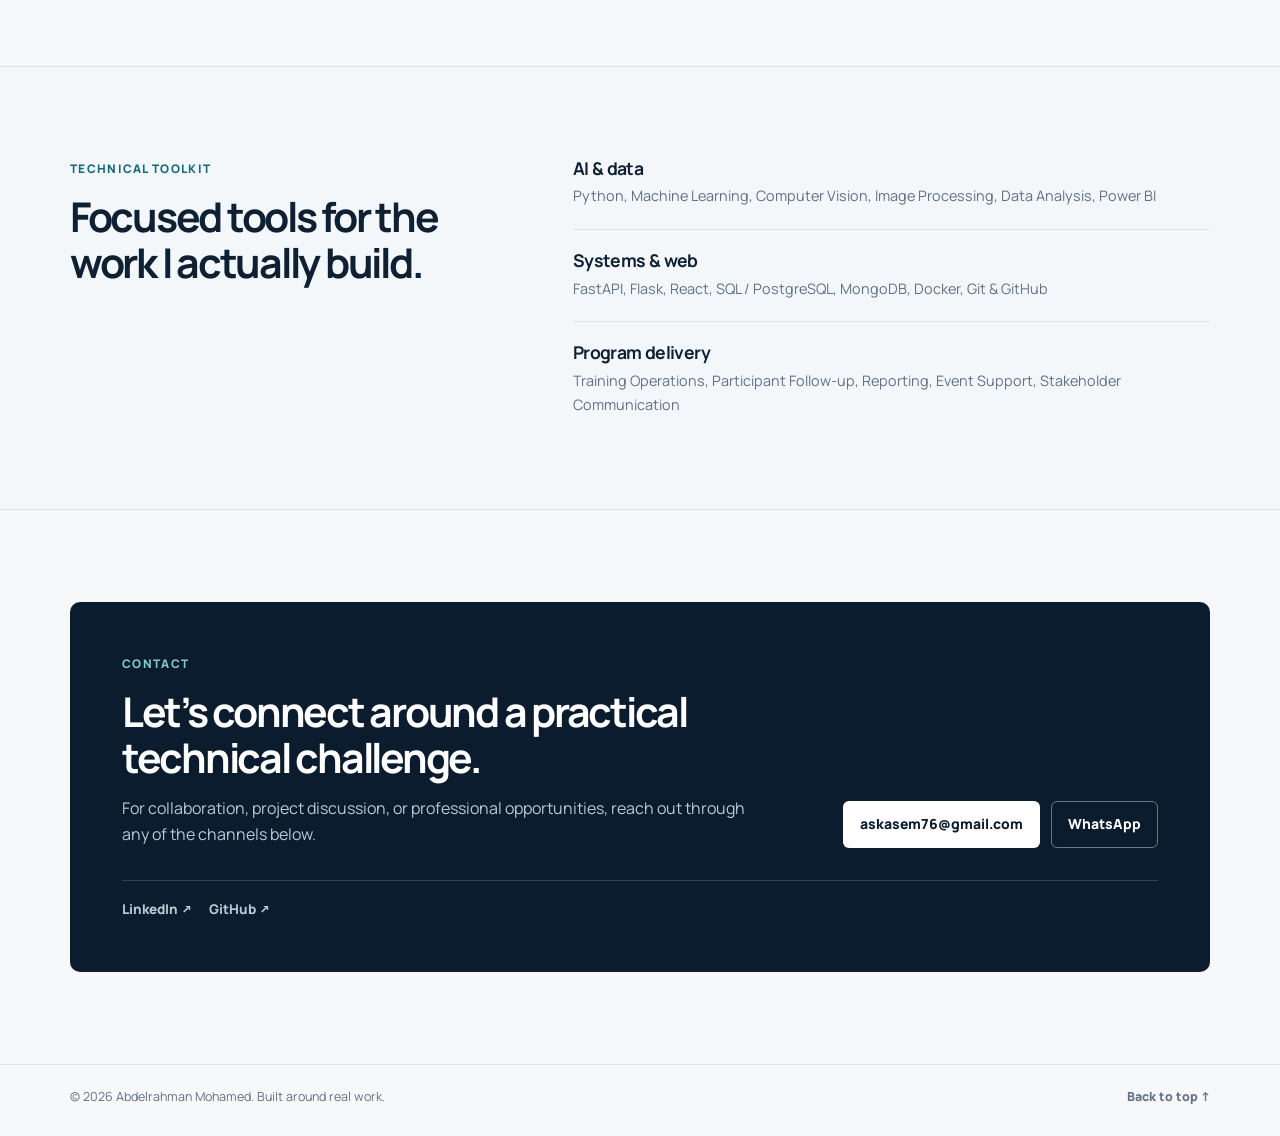
==== commit ea386f83: "Redesign portfolio visual system" ====
--- a/index.html
+++ b/index.html
@@ -46,10 +46,9 @@
       <div class="nav-links" id="nav-links">
         <a href="#about">About</a>
         <a href="#experience">Experience</a>
-        <a href="#projects">Projects</a>
-        <a href="#skills">Skills</a>
+        <a href="#projects">Work</a>
         <a href="#contact">Contact</a>
-        <a class="nav-projects" href="projects.html">Project details</a>
+        <a class="nav-projects" href="https://github.com/abdelrahman-mohamed-ai" target="_blank" rel="noreferrer">GitHub</a>
       </div>
     </nav>
   </header>
@@ -58,26 +57,26 @@
     <section class="hero container" id="about">
       <div class="hero-copy" data-reveal>
         <p class="eyebrow"><span class="eyebrow-dot" aria-hidden="true"></span> Training Coordinator at EYouth · DEPI</p>
-        <h1>AI, computer vision, and full-stack systems built for practical delivery.</h1>
+        <h1>Training coordinator.<br>Building practical AI systems.</h1>
         <p class="hero-text">
-          I am Abdelrahman Mohamed, a Training Coordinator at EYouth supporting the Digital Egypt Pioneers Initiative (DEPI). Alongside program operations, I build hands-on systems that connect AI and computer vision with Python, backend services, databases, and web applications.
+          I support the delivery of the Digital Egypt Pioneers Initiative (DEPI) at EYouth and build applied computer-vision, Python, and full-stack projects alongside my coordination work.
         </p>
         <div class="hero-actions">
-          <a class="button button-primary" href="#projects">Explore selected work</a>
-          <a class="button button-secondary" href="mailto:askasem76@gmail.com">Get in touch</a>
+          <a class="button button-primary" href="#projects">View selected work</a>
+          <a class="button button-secondary" href="https://www.linkedin.com/in/abdelrahman-mohamed-ai/" target="_blank" rel="noreferrer">Connect on LinkedIn</a>
         </div>
         <dl class="hero-facts" aria-label="Quick profile">
+          <div>
+            <dt>Current role</dt>
+            <dd>EYouth &middot; DEPI</dd>
+          </div>
+          <div>
+            <dt>Technical focus</dt>
+            <dd>AI & computer vision</dd>
+          </div>
           <div>
             <dt>Based in</dt>
             <dd>Cairo, Egypt</dd>
-          </div>
-          <div>
-            <dt>Technical focus</dt>
-            <dd>AI & computer vision</dd>
-          </div>
-          <div>
-            <dt>Current role</dt>
-            <dd>EYouth · DEPI</dd>
           </div>
         </dl>
       </div>
@@ -88,7 +87,7 @@
         </div>
         <figcaption>
           <span>Abdelrahman Mohamed</span>
-          <small>AI systems & training coordination</small>
+          <small>AI &middot; Computer Vision</small>
         </figcaption>
       </figure>
     </section>
--- a/styles.css
+++ b/styles.css
@@ -1,52 +1,30 @@
 :root {
-  --ink: #eaf0ff;
-  --muted: #a8b4cf;
-  --surface: #10192d;
-  --surface-2: #141f37;
-  --line: rgba(180, 200, 236, 0.16);
-  --line-strong: rgba(180, 224, 255, 0.32);
-  --navy: #07101f;
-  --cyan: #83ddf6;
-  --mint: #9dd8b0;
-  --amber: #ffc876;
-  --shadow: 0 24px 60px rgba(0, 0, 0, 0.32);
+  --ink: #102033;
+  --muted: #617084;
+  --surface: #ffffff;
+  --surface-soft: #f3f7fa;
+  --canvas: #f7f8fa;
+  --line: #dce3ea;
+  --line-strong: #c6d3de;
+  --navy: #102a43;
+  --navy-deep: #0b1c2f;
+  --teal: #0f6b78;
+  --teal-soft: #e6f3f4;
+  --green: #23725f;
+  --amber: #8d6018;
+  --shadow: 0 16px 36px rgba(16, 32, 51, 0.08);
   --display: "Manrope", "IBM Plex Sans Arabic", sans-serif;
 }
 
 * { box-sizing: border-box; }
 html { scroll-behavior: smooth; }
-
 body {
+  min-width: 320px;
   margin: 0;
-  min-width: 320px;
   color: var(--ink);
-  background: var(--navy);
+  background: var(--canvas);
   font-family: var(--display);
   line-height: 1.65;
-}
-
-body::before {
-  position: fixed;
-  z-index: -2;
-  inset: 0;
-  content: "";
-  background:
-    linear-gradient(rgba(123, 175, 227, 0.035) 1px, transparent 1px),
-    linear-gradient(90deg, rgba(123, 175, 227, 0.035) 1px, transparent 1px),
-    radial-gradient(circle at 84% 8%, rgba(43, 163, 207, 0.16), transparent 30%),
-    radial-gradient(circle at 8% 56%, rgba(69, 94, 192, 0.13), transparent 33%),
-    linear-gradient(160deg, #07101f 0%, #091426 48%, #07101f 100%);
-  background-size: 44px 44px, 44px 44px, auto, auto, auto;
-  pointer-events: none;
-}
-
-body::after {
-  position: fixed;
-  z-index: -1;
-  inset: 0;
-  content: "";
-  background: radial-gradient(ellipse at center, transparent 0%, rgba(2, 7, 16, 0.32) 100%);
-  pointer-events: none;
 }
 
 a { color: inherit; }
@@ -60,9 +38,9 @@
   top: 12px;
   left: 12px;
   padding: 10px 14px;
-  color: #06101c;
-  background: #fff;
-  border-radius: 8px;
+  color: #fff;
+  background: var(--navy-deep);
+  border-radius: 6px;
   transform: translateY(-160%);
   transition: transform 0.18s ease;
 }
@@ -72,11 +50,10 @@
   position: sticky;
   z-index: 20;
   top: 0;
-  border-bottom: 1px solid rgba(180, 200, 236, 0.1);
-  background: rgba(7, 16, 31, 0.74);
-  backdrop-filter: blur(18px);
-}
-
+  border-bottom: 1px solid var(--line);
+  background: rgba(255, 255, 255, 0.94);
+  backdrop-filter: blur(14px);
+}
 .nav {
   display: flex;
   align-items: center;
@@ -84,67 +61,86 @@
   min-height: 76px;
   gap: 24px;
 }
-
 .brand {
   display: inline-flex;
   align-items: center;
-  gap: 10px;
-  color: #f6f9ff;
-  font-size: 0.92rem;
+  gap: 11px;
+  color: var(--ink);
+  font-size: 0.94rem;
   font-weight: 800;
-  letter-spacing: -0.02em;
+  letter-spacing: -0.025em;
   text-decoration: none;
   white-space: nowrap;
 }
-
 .brand-mark {
   display: grid;
-  width: 34px;
-  height: 34px;
+  width: 36px;
+  height: 36px;
   place-items: center;
-  color: #07101f;
-  background: linear-gradient(135deg, var(--cyan), #c4f3ff);
-  border-radius: 10px;
-  font-size: 0.73rem;
+  color: #fff;
+  background: var(--navy);
+  border-radius: 7px;
+  font-size: 0.72rem;
   letter-spacing: -0.06em;
 }
-
-.nav-links { display: flex; align-items: center; gap: 24px; }
+.nav-links { display: flex; align-items: center; gap: 23px; }
 .nav-links a {
   color: var(--muted);
-  font-size: 0.88rem;
+  font-size: 0.86rem;
   font-weight: 700;
   text-decoration: none;
   transition: color 0.18s ease;
 }
-.nav-links a:hover, .nav-links a:focus-visible, .nav-links .active { color: #fff; }
-.nav-projects { padding: 8px 12px; border: 1px solid var(--line-strong); border-radius: 8px; }
-
+.nav-links a:hover, .nav-links a:focus-visible { color: var(--teal); }
+.nav-projects {
+  padding: 8px 12px;
+  color: var(--navy) !important;
+  border: 1px solid var(--line-strong);
+  border-radius: 6px;
+}
+.nav-projects:hover, .nav-projects:focus-visible {
+  color: #fff !important;
+  background: var(--navy);
+  border-color: var(--navy);
+}
 .nav-toggle {
   display: none;
   color: var(--ink);
   border: 1px solid var(--line-strong);
-  background: transparent;
-  border-radius: 8px;
+  background: var(--surface);
+  border-radius: 6px;
   padding: 8px 12px;
   cursor: pointer;
 }
 
 .hero {
-  display: grid;
-  grid-template-columns: minmax(0, 1.15fr) minmax(290px, 0.72fr);
+  position: relative;
+  isolation: isolate;
+  display: grid;
+  grid-template-columns: minmax(0, 1fr) 300px;
   align-items: center;
-  min-height: min(760px, calc(100vh - 76px));
-  gap: clamp(48px, 8vw, 116px);
-  padding: 100px 0 88px;
-}
-
+  min-height: 640px;
+  gap: clamp(50px, 8vw, 112px);
+  padding: 78px 0 88px;
+}
+.hero::before {
+  position: absolute;
+  z-index: -1;
+  top: 54px;
+  right: -40px;
+  width: min(44%, 480px);
+  height: calc(100% - 96px);
+  content: "";
+  background: var(--teal-soft);
+  border-radius: 12px;
+}
+.hero-copy { max-width: 680px; }
 .eyebrow, .section-label {
-  margin: 0 0 14px;
-  color: var(--cyan);
-  font-size: 0.75rem;
+  margin: 0 0 16px;
+  color: var(--teal);
+  font-size: 0.74rem;
   font-weight: 800;
-  letter-spacing: 0.1em;
+  letter-spacing: 0.11em;
   text-transform: uppercase;
 }
 .eyebrow { display: inline-flex; align-items: center; gap: 8px; }
@@ -152,28 +148,25 @@
   width: 8px;
   height: 8px;
   border-radius: 50%;
-  background: var(--mint);
-  box-shadow: 0 0 0 5px rgba(157, 216, 176, 0.13);
-}
-
+  background: #4fa58e;
+  box-shadow: 0 0 0 4px rgba(79, 165, 142, 0.13);
+}
 h1, h2, h3, p { margin-top: 0; }
-h1, h2, h3 { color: #f7faff; line-height: 1.15; }
+h1, h2, h3 { color: var(--ink); line-height: 1.12; }
 h1 {
-  max-width: 760px;
+  max-width: 12ch;
   margin-bottom: 24px;
-  font-size: clamp(2.55rem, 6vw, 5.2rem);
+  font-size: clamp(2.75rem, 4.7vw, 4.6rem);
   letter-spacing: -0.065em;
 }
 h2 {
   margin-bottom: 0;
-  font-size: clamp(1.8rem, 3.2vw, 3rem);
+  font-size: clamp(1.9rem, 3.2vw, 3rem);
   letter-spacing: -0.055em;
 }
-h3 { font-size: 1.15rem; letter-spacing: -0.035em; }
-.hero-text { max-width: 700px; margin-bottom: 32px; color: var(--muted); font-size: 1.05rem; }
-
-.hero-actions, .contact-actions { display: flex; flex-wrap: wrap; gap: 12px; }
-
+h3 { font-size: 1.1rem; letter-spacing: -0.035em; }
+.hero-text { max-width: 630px; margin-bottom: 30px; color: var(--muted); font-size: 1.03rem; }
+.hero-actions, .contact-actions { display: flex; flex-wrap: wrap; gap: 11px; }
 .button {
   display: inline-flex;
   align-items: center;
@@ -181,207 +174,160 @@
   min-height: 46px;
   padding: 11px 16px;
   border: 1px solid transparent;
-  border-radius: 8px;
-  font-size: 0.88rem;
+  border-radius: 6px;
+  font-size: 0.87rem;
   font-weight: 800;
   text-decoration: none;
-  transition: transform 0.18s ease, border-color 0.18s ease, background 0.18s ease;
-}
-.button:hover { transform: translateY(-2px); }
-.button-primary {
-  color: #06101c;
-  background: linear-gradient(135deg, #8de1f8, #b5f2ff);
-  box-shadow: 0 12px 26px rgba(56, 193, 232, 0.18);
-}
-.button-secondary {
-  color: #dfeaff;
-  border-color: var(--line-strong);
-  background: rgba(17, 31, 55, 0.5);
-}
+  transition: background 0.18s ease, border-color 0.18s ease, color 0.18s ease;
+}
+.button-primary { color: #fff; background: var(--navy); }
+.button-primary:hover, .button-primary:focus-visible { background: var(--teal); }
+.button-secondary { color: var(--navy); border-color: var(--line-strong); background: var(--surface); }
+.button-secondary:hover, .button-secondary:focus-visible { color: var(--teal); border-color: var(--teal); }
 
 .hero-facts {
   display: grid;
   grid-template-columns: repeat(3, minmax(0, 1fr));
-  gap: 14px;
-  margin: 48px 0 0;
-  padding: 0;
-}
-.hero-facts div { padding-left: 13px; border-left: 1px solid var(--line-strong); }
-.hero-facts dt { margin-bottom: 3px; color: var(--muted); font-size: 0.73rem; font-weight: 700; }
-.hero-facts dd { margin: 0; color: #f1f7ff; font-size: 0.82rem; font-weight: 800; line-height: 1.35; }
-
-.portrait-card { margin: 0; }
+  gap: 16px;
+  max-width: 670px;
+  margin: 46px 0 0;
+  padding: 17px 0 0;
+  border-top: 1px solid var(--line);
+}
+.hero-facts dt { margin-bottom: 4px; color: var(--muted); font-size: 0.69rem; font-weight: 800; letter-spacing: 0.055em; text-transform: uppercase; }
+.hero-facts dd { margin: 0; color: var(--ink); font-size: 0.79rem; font-weight: 800; line-height: 1.38; }
+
+.portrait-card { width: min(100%, 300px); margin: 0; justify-self: end; }
 .portrait-frame {
-  position: relative;
   overflow: hidden;
-  aspect-ratio: 4 / 4.75;
-  border: 1px solid var(--line-strong);
-  border-radius: 20px;
-  background: #111c30;
+  aspect-ratio: 4 / 4.7;
+  border: 7px solid #fff;
+  border-radius: 10px;
+  background: #dce5ed;
   box-shadow: var(--shadow);
 }
-.portrait-frame::after {
-  position: absolute;
-  inset: 0;
-  content: "";
-  background: linear-gradient(180deg, transparent 50%, rgba(4, 11, 22, 0.42));
-  pointer-events: none;
-}
-.portrait-frame img { width: 100%; height: 100%; object-fit: cover; object-position: 54% 26%; }
+.portrait-frame img { width: 100%; height: 100%; object-fit: cover; object-position: 54% 24%; }
 .portrait-card figcaption {
   display: flex;
   justify-content: space-between;
   gap: 12px;
-  padding: 14px 2px 0;
-  color: #f1f7ff;
-  font-size: 0.85rem;
+  padding: 13px 1px 0;
+  color: var(--ink);
+  font-size: 0.78rem;
   font-weight: 800;
 }
-.portrait-card small { color: var(--muted); font-size: 0.75rem; font-weight: 600; text-align: right; }
-
-.section { padding: 104px 0; }
-.section-tinted { border-block: 1px solid var(--line); background: rgba(15, 28, 50, 0.46); }
-.section-heading { max-width: 750px; margin-bottom: 44px; }
+.portrait-card small { color: var(--muted); font-size: 0.7rem; font-weight: 700; text-align: right; }
+
+.section { padding: 92px 0; }
+.section-tinted { border-block: 1px solid var(--line); background: var(--surface-soft); }
+.section-heading { max-width: 760px; margin-bottom: 42px; }
 .split-heading { display: flex; align-items: end; justify-content: space-between; gap: 32px; max-width: none; }
-.split-heading > p { max-width: 340px; margin: 0; color: var(--muted); font-size: 0.95rem; }
-
-.value-grid, .project-grid { display: grid; grid-template-columns: repeat(3, minmax(0, 1fr)); gap: 18px; }
+.split-heading > p { max-width: 330px; margin: 0; color: var(--muted); font-size: 0.94rem; }
+
+.value-grid, .project-grid { display: grid; grid-template-columns: repeat(3, minmax(0, 1fr)); gap: 16px; }
 .value-card, .project-card, .case-study {
   border: 1px solid var(--line);
-  background: linear-gradient(145deg, rgba(21, 34, 58, 0.9), rgba(12, 22, 39, 0.88));
-  box-shadow: 0 16px 38px rgba(0, 0, 0, 0.16);
-}
-.value-card { min-height: 250px; padding: 28px; border-radius: 14px; }
+  background: var(--surface);
+  box-shadow: none;
+}
+.value-card { min-height: 228px; padding: 27px; border-radius: 8px; }
 .value-card p, .project-card > p, .timeline-item p, .case-study-content > p { color: var(--muted); font-size: 0.91rem; }
-.card-index { display: block; margin-bottom: 48px; color: var(--cyan); font-size: 0.75rem; font-weight: 800; letter-spacing: 0.1em; }
+.card-index { display: block; margin-bottom: 43px; color: var(--teal); font-size: 0.73rem; font-weight: 800; letter-spacing: 0.1em; }
 
 .timeline { border-top: 1px solid var(--line); }
 .timeline-item {
   display: grid;
-  grid-template-columns: minmax(175px, 0.32fr) 1fr;
+  grid-template-columns: minmax(185px, 0.32fr) 1fr;
   gap: 34px;
-  padding: 32px 0;
+  padding: 31px 0;
   border-bottom: 1px solid var(--line);
 }
-.timeline-period { color: var(--cyan); font-size: 0.8rem; font-weight: 800; }
-.timeline-company { margin-bottom: 8px; color: #f2f7ff !important; font-size: 0.85rem !important; font-weight: 800; }
-.timeline-content h3 { margin-bottom: 12px; }
+.timeline-period { color: var(--teal); font-size: 0.79rem; font-weight: 800; }
+.timeline-company { margin-bottom: 8px; color: var(--ink) !important; font-size: 0.84rem !important; font-weight: 800; }
+.timeline-content h3 { margin-bottom: 11px; }
 .timeline-content p:last-child { max-width: 720px; margin-bottom: 0; }
 
 .project-grid { grid-template-columns: repeat(2, minmax(0, 1fr)); }
-.project-card { display: flex; flex-direction: column; min-height: 360px; padding: 28px; border-radius: 14px; }
+.project-card { display: flex; flex-direction: column; min-height: 310px; padding: 28px; border-radius: 8px; }
 .feature-project {
   grid-column: span 2;
-  border-color: rgba(131, 221, 246, 0.42);
-  background: linear-gradient(145deg, rgba(24, 55, 82, 0.9), rgba(12, 25, 43, 0.92));
-}
-.project-topline { display: flex; flex-wrap: wrap; align-items: center; justify-content: space-between; gap: 10px; margin-bottom: 42px; }
-.project-type { color: var(--muted); font-size: 0.74rem; font-weight: 800; letter-spacing: 0.08em; text-transform: uppercase; }
-.status {
-  display: inline-flex;
-  padding: 4px 8px;
-  border: 1px solid currentColor;
-  border-radius: 999px;
-  font-size: 0.68rem;
-  font-weight: 800;
-  line-height: 1.2;
-}
-.status-local { color: var(--amber); background: rgba(255, 200, 118, 0.06); }
-.status-public { color: var(--mint); background: rgba(157, 216, 176, 0.06); }
+  min-height: 276px;
+  color: #eff8fa;
+  border-color: var(--navy);
+  background: var(--navy);
+}
+.feature-project h3 { color: #fff; font-size: clamp(1.55rem, 2.4vw, 2.1rem); }
+.feature-project > p { max-width: 740px; color: #c9d9e4; font-size: 1rem; }
+.project-topline { display: flex; flex-wrap: wrap; align-items: center; justify-content: space-between; gap: 10px; margin-bottom: 35px; }
+.project-type { color: var(--muted); font-size: 0.71rem; font-weight: 800; letter-spacing: 0.09em; text-transform: uppercase; }
+.feature-project .project-type { color: #b8d6df; }
+.status { display: inline-flex; padding: 4px 8px; border: 1px solid currentColor; border-radius: 999px; font-size: 0.67rem; font-weight: 800; line-height: 1.2; }
+.status-local { color: var(--amber); background: #fff8ec; }
+.feature-project .status-local { color: #b9e9de; background: rgba(122, 209, 187, 0.1); }
+.status-public { color: var(--green); background: #f1faf6; }
 .tech-list { display: flex; flex-wrap: wrap; gap: 7px; margin: auto 0 20px; padding: 0; list-style: none; }
-.tech-list li {
-  padding: 5px 8px;
-  color: #c8d6f0;
-  border: 1px solid rgba(180, 200, 236, 0.16);
-  border-radius: 6px;
-  font-size: 0.72rem;
-  font-weight: 700;
-}
-.project-link, .text-link { color: var(--cyan); font-size: 0.85rem; font-weight: 800; text-decoration: none; }
-.project-link:hover, .text-link:hover { color: #d0f6ff; }
+.tech-list li { padding: 5px 8px; color: #40536a; border: 1px solid var(--line); border-radius: 5px; background: #f8fafc; font-size: 0.71rem; font-weight: 700; }
+.feature-project .tech-list li { color: #d7e7ec; border-color: rgba(215, 231, 236, 0.24); background: rgba(255, 255, 255, 0.05); }
+.project-link, .text-link { color: var(--teal); font-size: 0.84rem; font-weight: 800; text-decoration: none; }
+.project-link:hover, .text-link:hover { color: #095662; }
 .project-link-muted { color: var(--muted); cursor: default; }
-
-.skills-layout { display: grid; grid-template-columns: 0.85fr 1.15fr; gap: 72px; }
-.skill-groups { display: grid; gap: 22px; }
-.skill-group { padding-bottom: 22px; border-bottom: 1px solid var(--line); }
-.skill-group:last-child { border-bottom: 0; padding-bottom: 0; }
-.skill-group h3 { margin-bottom: 6px; color: #f2f7ff; }
-.skill-group p { margin: 0; color: var(--muted); font-size: 0.92rem; }
+.feature-project .project-link-muted { color: #b8d6df; }
+
+.skills-layout { display: grid; grid-template-columns: 0.8fr 1.2fr; gap: 78px; }
+.skill-groups { display: grid; gap: 21px; }
+.skill-group { padding-bottom: 21px; border-bottom: 1px solid var(--line); }
+.skill-group:last-child { padding-bottom: 0; border-bottom: 0; }
+.skill-group h3 { margin-bottom: 6px; color: var(--ink); }
+.skill-group p { margin: 0; color: var(--muted); font-size: 0.9rem; }
 
 .contact-section {
   display: grid;
   grid-template-columns: 1.1fr auto;
   gap: 32px;
   align-items: end;
-  margin-block: 104px;
-  padding: clamp(28px, 5vw, 52px);
-  border: 1px solid rgba(131, 221, 246, 0.28);
-  border-radius: 18px;
-  background: linear-gradient(120deg, rgba(14, 40, 62, 0.88), rgba(18, 29, 53, 0.88));
-  box-shadow: var(--shadow);
-}
-.contact-section h2 { max-width: 730px; margin-bottom: 14px; }
-.contact-section p:not(.section-label) { max-width: 650px; margin-bottom: 0; color: var(--muted); }
+  margin-block: 92px;
+  padding: clamp(30px, 5vw, 52px);
+  color: #eff7fb;
+  border-radius: 10px;
+  background: var(--navy-deep);
+}
+.contact-section h2 { max-width: 650px; margin-bottom: 14px; color: #fff; }
+.contact-section .section-label { color: #84cbd1; }
+.contact-section p:not(.section-label) { max-width: 650px; margin-bottom: 0; color: #b9c9d4; }
 .contact-actions { justify-content: flex-end; }
-.social-links {
-  display: flex;
-  gap: 16px;
-  grid-column: 1 / -1;
-  padding-top: 17px;
-  border-top: 1px solid var(--line);
-}
-.social-links a { color: var(--muted); font-size: 0.85rem; font-weight: 800; text-decoration: none; }
+.contact-section .button-primary { color: var(--navy-deep); background: #fff; }
+.contact-section .button-primary:hover, .contact-section .button-primary:focus-visible { color: #fff; background: var(--teal); }
+.contact-section .button-secondary { color: #fff; border-color: rgba(255, 255, 255, 0.4); background: transparent; }
+.contact-section .button-secondary:hover, .contact-section .button-secondary:focus-visible { border-color: #84cbd1; color: #84cbd1; }
+.social-links { display: flex; gap: 16px; grid-column: 1 / -1; padding-top: 17px; border-top: 1px solid rgba(255, 255, 255, 0.16); }
+.social-links a { color: #b9c9d4; font-size: 0.84rem; font-weight: 800; text-decoration: none; }
 .social-links a:hover { color: #fff; }
 
 .site-footer { border-top: 1px solid var(--line); }
 .site-footer .container { display: flex; justify-content: space-between; gap: 24px; padding: 22px 0 28px; color: var(--muted); font-size: 0.78rem; }
 .site-footer p { margin: 0; }
 .site-footer a { color: var(--muted); text-decoration: none; font-weight: 800; }
-.site-footer a:hover { color: #fff; }
-
-.page-hero { padding: 112px 0 70px; }
-.page-hero h1 { max-width: 830px; font-size: clamp(2.35rem, 5vw, 4.8rem); }
+.site-footer a:hover { color: var(--teal); }
+
+.page-hero { padding: 96px 0 60px; }
+.page-hero h1 { max-width: 15ch; font-size: clamp(2.45rem, 4.5vw, 4.3rem); }
 .page-hero .hero-text { max-width: 700px; }
-.case-study-list { display: grid; gap: 22px; padding-top: 28px; }
-.case-study {
-  display: grid;
-  grid-template-columns: 170px minmax(0, 1fr);
-  gap: 38px;
-  padding: 32px;
-  border-radius: 16px;
-}
-.case-study-meta { display: flex; flex-direction: column; align-items: flex-start; gap: 14px; color: var(--cyan); font-size: 1.05rem; font-weight: 800; }
-.case-study-content h2 { margin-bottom: 16px; font-size: clamp(1.5rem, 2.5vw, 2.15rem); }
+.case-study-list { display: grid; gap: 16px; padding-top: 26px; }
+.case-study { display: grid; grid-template-columns: 165px minmax(0, 1fr); gap: 38px; padding: 32px; border-radius: 8px; }
+.case-study-meta { display: flex; flex-direction: column; align-items: flex-start; gap: 14px; color: var(--teal); font-size: 1.02rem; font-weight: 800; }
+.case-study-content h2 { margin-bottom: 16px; font-size: clamp(1.48rem, 2.5vw, 2.1rem); }
 .case-study-content > p { max-width: 800px; }
-.case-study-details {
-  display: grid;
-  grid-template-columns: repeat(2, minmax(0, 1fr));
-  gap: 24px;
-  margin-top: 27px;
-  padding-top: 24px;
-  border-top: 1px solid var(--line);
-}
+.case-study-details { display: grid; grid-template-columns: repeat(2, minmax(0, 1fr)); gap: 24px; margin-top: 27px; padding-top: 24px; border-top: 1px solid var(--line); }
 .case-study-details h3 { margin-bottom: 8px; font-size: 0.88rem; }
-.case-study-details p, .case-study-details ul { margin: 0; color: var(--muted); font-size: 0.85rem; }
+.case-study-details p, .case-study-details ul { margin: 0; color: var(--muted); font-size: 0.84rem; }
 .case-study-details ul { padding-left: 18px; }
 .case-study-details li + li { margin-top: 5px; }
 
-[data-reveal] { opacity: 0; transform: translateY(14px); transition: opacity 0.5s ease, transform 0.5s ease; }
+[data-reveal] { opacity: 0; transform: translateY(10px); transition: opacity 0.38s ease, transform 0.38s ease; }
 [data-reveal].is-visible { opacity: 1; transform: translateY(0); }
-:focus-visible { outline: 3px solid var(--cyan); outline-offset: 4px; }
-
-@media (max-width: 900px) {
-  .hero { grid-template-columns: 1fr; padding-top: 74px; }
-  .portrait-card { width: min(470px, 100%); }
-  .skills-layout { grid-template-columns: 1fr; gap: 34px; }
-  .contact-section { grid-template-columns: 1fr; }
-  .contact-actions { justify-content: flex-start; }
-  .value-grid { grid-template-columns: 1fr; }
-}
-
-@media (max-width: 720px) {
-  .container { width: min(100% - 32px, 1140px); }
-  .nav { min-height: 66px; }
+:focus-visible { outline: 3px solid #49a5b4; outline-offset: 4px; }
+
+@media (max-width: 1120px) {
   .nav-toggle { display: inline-flex; }
   .nav-links {
     position: absolute;
@@ -392,21 +338,40 @@
     flex-direction: column;
     align-items: stretch;
     gap: 0;
-    padding: 12px 16px 18px;
+    padding: 12px 24px 18px;
     border-bottom: 1px solid var(--line);
-    background: rgba(7, 16, 31, 0.97);
+    background: rgba(255, 255, 255, 0.98);
+    box-shadow: 0 14px 30px rgba(16, 32, 51, 0.08);
   }
   .nav-links.open { display: flex; }
   .nav-links a { padding: 11px 0; }
   .nav-projects { margin-top: 8px; padding: 10px 12px !important; text-align: center; }
-  .hero { min-height: auto; gap: 46px; padding: 68px 0 72px; }
-  h1 { font-size: clamp(2.4rem, 12vw, 4rem); }
-  .hero-facts { grid-template-columns: 1fr; gap: 14px; margin-top: 34px; }
-  .hero-facts div { display: grid; grid-template-columns: 112px 1fr; gap: 8px; }
+}
+
+@media (max-width: 980px) {
+  .hero { grid-template-columns: 1fr; min-height: auto; gap: 45px; padding: 74px 0; }
+  .hero::before { top: auto; right: 0; bottom: 50px; width: min(56%, 420px); height: 360px; }
+  .portrait-card { justify-self: start; }
+  .skills-layout { grid-template-columns: 1fr; gap: 38px; }
+  .contact-section { grid-template-columns: 1fr; }
+  .contact-actions { justify-content: flex-start; }
+}
+
+@media (max-width: 720px) {
+  .container { width: min(100% - 32px, 1140px); }
+  .nav { min-height: 66px; }
+  .nav-links { padding-inline: 16px; }
+  .hero { padding: 58px 0 66px; }
+  .hero::before { right: -6px; bottom: 42px; width: 66%; height: 300px; }
+  h1 { font-size: clamp(2.45rem, 12vw, 3.65rem); }
+  .hero-facts { grid-template-columns: 1fr; gap: 13px; margin-top: 34px; }
+  .hero-facts div { display: grid; grid-template-columns: 118px 1fr; gap: 8px; }
   .hero-facts dt, .hero-facts dd { margin: 0; }
-  .section { padding: 74px 0; }
+  .portrait-card { width: min(100%, 286px); }
+  .section { padding: 72px 0; }
   .split-heading { display: block; }
   .split-heading > p { margin-top: 16px; }
+  .value-grid { grid-template-columns: 1fr; }
   .project-grid { grid-template-columns: 1fr; }
   .feature-project { grid-column: auto; }
   .timeline-item, .case-study { grid-template-columns: 1fr; gap: 16px; }
@@ -419,10 +384,6 @@
 
 @media (prefers-reduced-motion: reduce) {
   html { scroll-behavior: auto; }
-  *, *::before, *::after {
-    transition-duration: 0.01ms !important;
-    animation-duration: 0.01ms !important;
-    animation-iteration-count: 1 !important;
-  }
+  *, *::before, *::after { transition-duration: 0.01ms !important; animation-duration: 0.01ms !important; animation-iteration-count: 1 !important; }
   [data-reveal] { opacity: 1; transform: none; }
 }
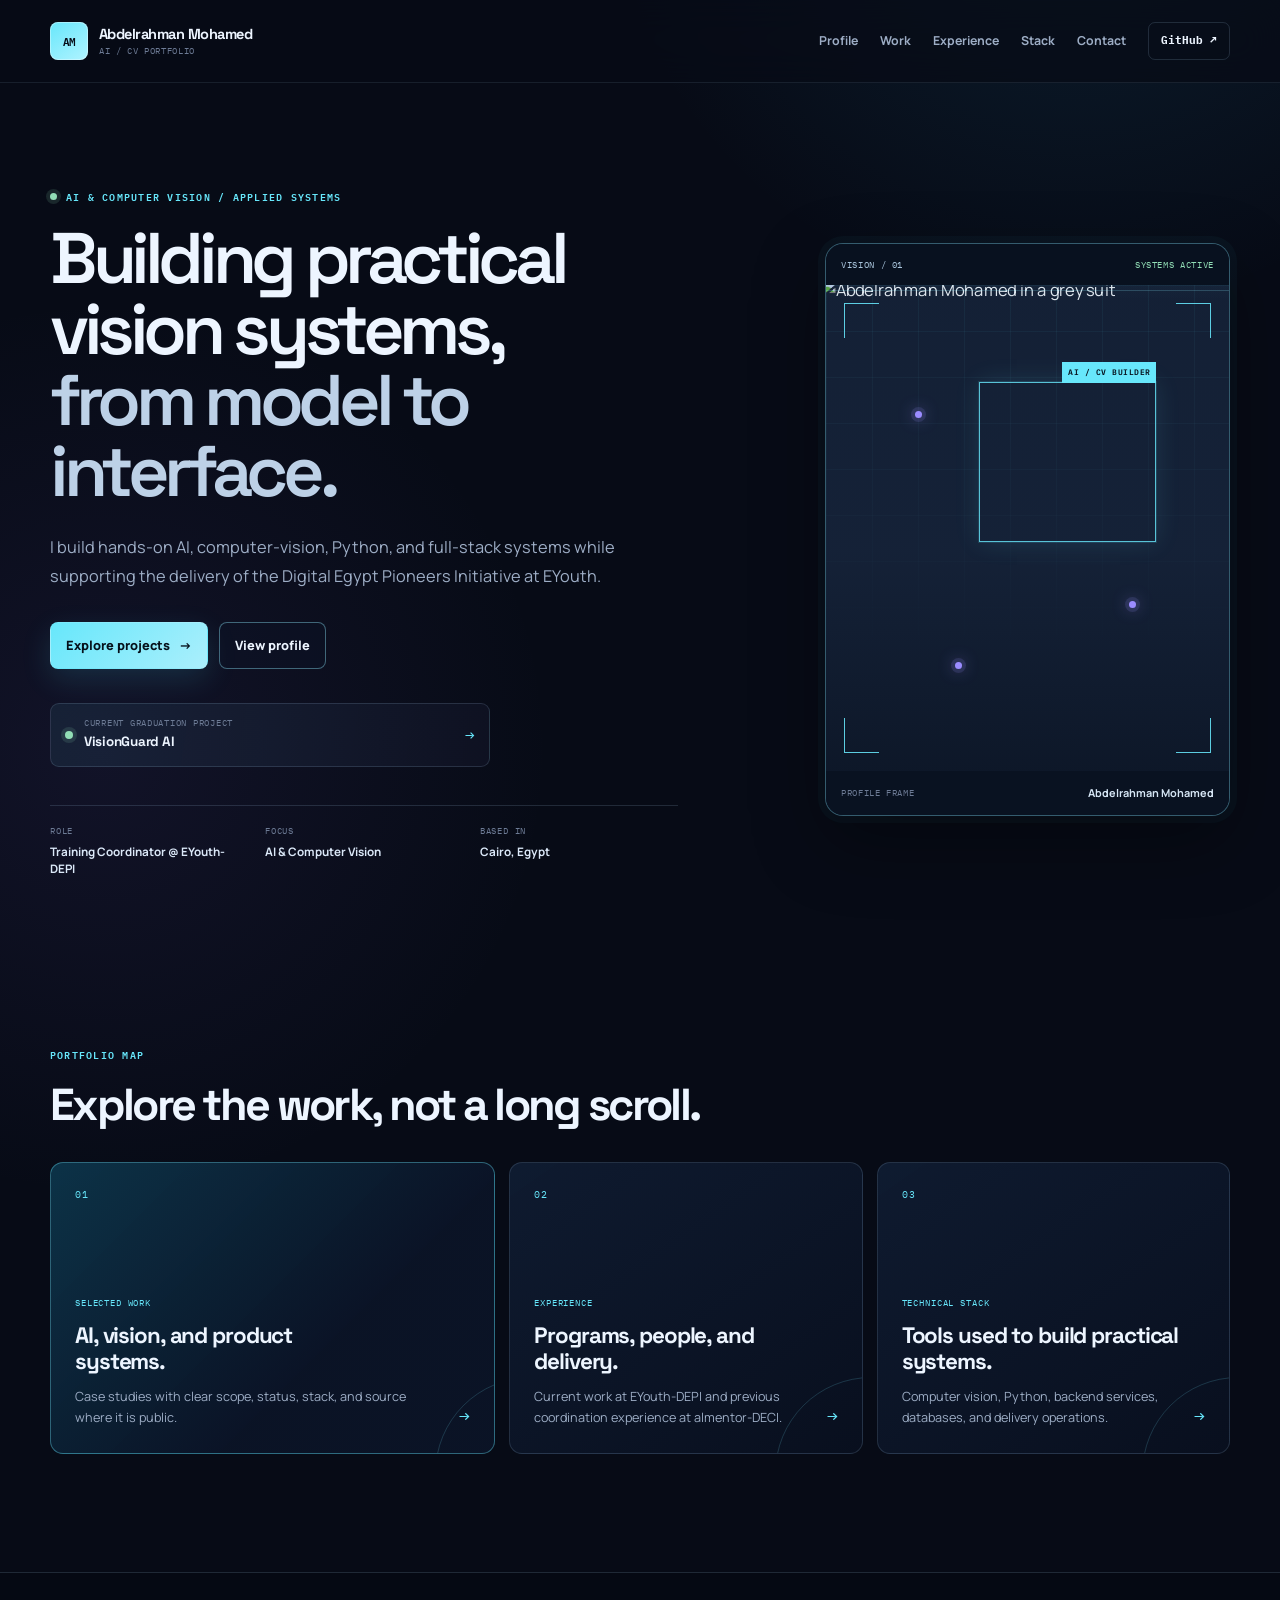
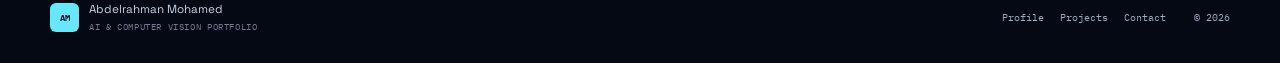
==== commit dc0237c1: "Build multi-page AI computer vision portfolio" ====
--- a/index.html
+++ b/index.html
@@ -3,12 +3,13 @@
 <head>
   <meta charset="UTF-8" />
   <meta name="viewport" content="width=device-width, initial-scale=1" />
-  <title>Abdelrahman Mohamed | AI Systems & Training Coordination</title>
-  <meta name="description" content="Portfolio of Abdelrahman Mohamed — Training Coordinator at EYouth on DEPI, building practical AI, computer vision, backend, and full-stack systems." />
+  <meta name="theme-color" content="#070b16" />
+  <title>Abdelrahman Mohamed | AI &amp; Computer Vision</title>
+  <meta name="description" content="Abdelrahman Mohamed is a Training Coordinator at EYouth-DEPI building practical AI, computer vision, Python, and full-stack systems." />
   <link rel="canonical" href="https://abdelrahman-mohamed-ai.github.io/Portfolio-Abdelrahman-Mohamed-Saber/" />
   <meta property="og:type" content="website" />
-  <meta property="og:title" content="Abdelrahman Mohamed | AI Systems & Training Coordination" />
-  <meta property="og:description" content="Training Coordinator at EYouth — DEPI, building practical AI, computer vision, backend, and full-stack systems." />
+  <meta property="og:title" content="Abdelrahman Mohamed | AI &amp; Computer Vision" />
+  <meta property="og:description" content="Practical AI and computer-vision systems, from model to interface." />
   <meta property="og:url" content="https://abdelrahman-mohamed-ai.github.io/Portfolio-Abdelrahman-Mohamed-Saber/" />
   <meta name="twitter:card" content="summary" />
   <meta name="robots" content="index, follow" />
@@ -28,238 +29,104 @@
   </script>
   <link rel="preconnect" href="https://fonts.googleapis.com" />
   <link rel="preconnect" href="https://fonts.gstatic.com" crossorigin />
-  <link href="https://fonts.googleapis.com/css2?family=Manrope:wght@400;500;600;700;800&family=IBM+Plex+Sans+Arabic:wght@400;500;600;700&display=swap" rel="stylesheet" />
+  <link href="https://fonts.googleapis.com/css2?family=IBM+Plex+Mono:wght@400;500;600&family=Manrope:wght@400;500;600;700;800&family=Space+Grotesk:wght@400;500;600;700&display=swap" rel="stylesheet" />
   <link rel="stylesheet" href="styles.css" />
 </head>
-<body>
+<body class="page page-home">
   <a class="skip-link" href="#main-content">Skip to content</a>
 
-  <header class="site-header" id="top">
+  <header class="site-header">
     <nav class="nav container" aria-label="Primary navigation">
-      <a class="brand" href="#top" aria-label="Abdelrahman Mohamed home">
-        <span class="brand-mark" aria-hidden="true">AM</span>
-        <span>Abdelrahman Mohamed</span>
+      <a class="brand" href="index.html" data-page-link aria-label="Abdelrahman Mohamed home" aria-current="page">
+        <span class="brand-sigil" aria-hidden="true">AM</span>
+        <span class="brand-copy"><strong>Abdelrahman Mohamed</strong><small>AI / CV portfolio</small></span>
       </a>
-      <button class="nav-toggle" id="nav-toggle" type="button" aria-label="Open navigation" aria-expanded="false" aria-controls="nav-links">
-        Menu
-      </button>
+      <button class="nav-toggle" id="nav-toggle" type="button" aria-label="Open navigation" aria-expanded="false" aria-controls="nav-links">Menu</button>
       <div class="nav-links" id="nav-links">
-        <a href="#about">About</a>
-        <a href="#experience">Experience</a>
-        <a href="#projects">Work</a>
-        <a href="#contact">Contact</a>
-        <a class="nav-projects" href="https://github.com/abdelrahman-mohamed-ai" target="_blank" rel="noreferrer">GitHub</a>
+        <a href="about.html" data-page-link>Profile</a>
+        <a href="projects.html" data-page-link>Work</a>
+        <a href="experience.html" data-page-link>Experience</a>
+        <a href="skills.html" data-page-link>Stack</a>
+        <a href="contact.html" data-page-link>Contact</a>
+        <a class="nav-github" href="https://github.com/abdelrahman-mohamed-ai" target="_blank" rel="noreferrer">GitHub <span aria-hidden="true">&#8599;</span></a>
       </div>
     </nav>
   </header>
 
   <main id="main-content">
-    <section class="hero container" id="about">
+    <section class="vision-hero container">
       <div class="hero-copy" data-reveal>
-        <p class="eyebrow"><span class="eyebrow-dot" aria-hidden="true"></span> Training Coordinator at EYouth · DEPI</p>
-        <h1>Training coordinator.<br>Building practical AI systems.</h1>
-        <p class="hero-text">
-          I support the delivery of the Digital Egypt Pioneers Initiative (DEPI) at EYouth and build applied computer-vision, Python, and full-stack projects alongside my coordination work.
-        </p>
+        <p class="eyebrow"><span class="eyebrow-pulse" aria-hidden="true"></span> AI &amp; Computer Vision / Applied Systems</p>
+        <h1 class="hero-title"><span>Building practical</span><span>vision systems,</span><span>from model to interface.</span></h1>
+        <p class="hero-lede">I build hands-on AI, computer-vision, Python, and full-stack systems while supporting the delivery of the Digital Egypt Pioneers Initiative at EYouth.</p>
         <div class="hero-actions">
-          <a class="button button-primary" href="#projects">View selected work</a>
-          <a class="button button-secondary" href="https://www.linkedin.com/in/abdelrahman-mohamed-ai/" target="_blank" rel="noreferrer">Connect on LinkedIn</a>
+          <a class="button button-primary" href="projects.html" data-page-link>Explore projects <span aria-hidden="true">&#8594;</span></a>
+          <a class="button button-ghost" href="about.html" data-page-link>View profile</a>
+        </div>
+        <div class="hero-signal" aria-label="Current focus">
+          <span class="signal-dot" aria-hidden="true"></span>
+          <div><small>Current graduation project</small><strong>VisionGuard AI</strong></div>
+          <span class="signal-arrow" aria-hidden="true">&#8594;</span>
         </div>
         <dl class="hero-facts" aria-label="Quick profile">
-          <div>
-            <dt>Current role</dt>
-            <dd>EYouth &middot; DEPI</dd>
-          </div>
-          <div>
-            <dt>Technical focus</dt>
-            <dd>AI & computer vision</dd>
-          </div>
-          <div>
-            <dt>Based in</dt>
-            <dd>Cairo, Egypt</dd>
-          </div>
+          <div><dt>Role</dt><dd>Training Coordinator @ EYouth-DEPI</dd></div>
+          <div><dt>Focus</dt><dd>AI &amp; Computer Vision</dd></div>
+          <div><dt>Based in</dt><dd>Cairo, Egypt</dd></div>
         </dl>
       </div>
 
-      <figure class="portrait-card" data-reveal>
-        <div class="portrait-frame">
+      <figure class="vision-shell" data-vision-shell data-reveal>
+        <div class="vision-topbar" aria-hidden="true"><span>VISION / 01</span><span class="live-indicator">SYSTEMS ACTIVE</span></div>
+        <div class="vision-image">
           <img src="assets/profile-suit-half.jpg" width="900" height="1125" alt="Abdelrahman Mohamed in a grey suit" fetchpriority="high" />
+          <span class="vision-grid" aria-hidden="true"></span>
+          <span class="vision-corner corner-tl" aria-hidden="true"></span>
+          <span class="vision-corner corner-tr" aria-hidden="true"></span>
+          <span class="vision-corner corner-bl" aria-hidden="true"></span>
+          <span class="vision-corner corner-br" aria-hidden="true"></span>
+          <span class="focus-box" aria-hidden="true"></span>
+          <span class="focus-label" aria-hidden="true">AI / CV BUILDER</span>
+          <span class="scan-line" aria-hidden="true"></span>
+          <span class="vision-node node-one" aria-hidden="true"></span>
+          <span class="vision-node node-two" aria-hidden="true"></span>
+          <span class="vision-node node-three" aria-hidden="true"></span>
         </div>
-        <figcaption>
-          <span>Abdelrahman Mohamed</span>
-          <small>AI &middot; Computer Vision</small>
-        </figcaption>
+        <figcaption><span>PROFILE FRAME</span><span>Abdelrahman Mohamed</span></figcaption>
       </figure>
     </section>
 
-    <section class="section container" aria-labelledby="value-title">
+    <section class="route-section container" aria-labelledby="route-title">
       <div class="section-heading" data-reveal>
-        <p class="section-label">What I bring</p>
-        <h2 id="value-title">A technical builder’s mindset with an operator’s discipline.</h2>
+        <p class="eyebrow">Portfolio map</p>
+        <h2 id="route-title">Explore the work, not a long scroll.</h2>
       </div>
-      <div class="value-grid">
-        <article class="value-card" data-reveal>
-          <span class="card-index">01</span>
-          <h3>AI systems</h3>
-          <p>Practical machine-learning, computer-vision, and image-processing work grounded in usable applications.</p>
-        </article>
-        <article class="value-card" data-reveal>
-          <span class="card-index">02</span>
-          <h3>Full-stack delivery</h3>
-          <p>Python services, APIs, databases, and responsive interfaces that turn a technical idea into a working system.</p>
-        </article>
-        <article class="value-card" data-reveal>
-          <span class="card-index">03</span>
-          <h3>Training operations</h3>
-          <p>Structured coordination across schedules, teams, participants, reports, events, and stakeholder communication.</p>
-        </article>
-      </div>
-    </section>
-
-    <section class="section section-tinted" id="experience">
-      <div class="container">
-        <div class="section-heading split-heading" data-reveal>
-          <div>
-            <p class="section-label">Experience</p>
-            <h2>Work that connects people, programs, and technology.</h2>
-          </div>
-          <p>Clear execution, reliable follow-up, and technical curiosity shape the way I work.</p>
-        </div>
-
-        <div class="timeline">
-          <article class="timeline-item" data-reveal>
-            <div class="timeline-period">Oct 2024 — Present</div>
-            <div class="timeline-content">
-              <p class="timeline-company">EYouth</p>
-              <h3>Training Coordinator · Digital Egypt Pioneers Initiative (DEPI)</h3>
-              <p>Supporting training operations, schedules and sites, participant and team follow-up, reporting, event support, and stakeholder communication.</p>
-            </div>
-          </article>
-          <article class="timeline-item" data-reveal>
-            <div class="timeline-period">Jan 2024 — Aug 2025</div>
-            <div class="timeline-content">
-              <p class="timeline-company">almentor</p>
-              <h3>Training Coordinator · Digital Egypt Cubs Initiative (DECI)</h3>
-              <p>Supported the delivery of a nationwide digital-skills training initiative through structured coordination and participant follow-up.</p>
-            </div>
-          </article>
-          <article class="timeline-item" data-reveal>
-            <div class="timeline-period">2023 — 2027 (expected)</div>
-            <div class="timeline-content">
-              <p class="timeline-company">Egyptian Chinese University</p>
-              <h3>Artificial Intelligence Specialization · Computers & Information Systems</h3>
-              <p>Academic foundation in computing and AI, strengthened through applied software, data, and computer-vision projects.</p>
-            </div>
-          </article>
-        </div>
-      </div>
-    </section>
-
-    <section class="section container" id="projects">
-      <div class="section-heading split-heading" data-reveal>
-        <div>
-          <p class="section-label">Selected work</p>
-          <h2>Projects with clear scope and honest status.</h2>
-        </div>
-        <a class="text-link" href="projects.html">See project details <span aria-hidden="true">→</span></a>
-      </div>
-
-      <div class="project-grid">
-        <article class="project-card feature-project" data-reveal>
-          <div class="project-topline">
-            <span class="project-type">Computer vision</span>
-            <span class="status status-local">Graduation project</span>
-          </div>
-          <h3>VisionGuard AI</h3>
-          <p>The current graduation project: a safety-monitoring prototype with workspace-aware camera management, live MJPEG views, alerts and evidence handling, and computer-vision integrations.</p>
-          <ul class="tech-list" aria-label="VisionGuard technologies">
-            <li>React Native / Expo</li>
-            <li>TypeScript</li>
-            <li>Python & Flask</li>
-            <li>OpenCV</li>
-          </ul>
-          <span class="project-link project-link-muted">In active development</span>
-        </article>
-
-        <article class="project-card" data-reveal>
-          <div class="project-topline">
-            <span class="project-type">Full-stack web app</span>
-            <span class="status status-public">Open source</span>
-          </div>
-          <h3>Distributed Inventory Dashboard</h3>
-          <p>A distributed inventory-management dashboard built around a React interface, Node.js and Express services, and MongoDB replica-set storage.</p>
-          <ul class="tech-list" aria-label="Inventory dashboard technologies">
-            <li>React</li>
-            <li>Node.js & Express</li>
-            <li>MongoDB</li>
-          </ul>
-          <a class="project-link" href="https://github.com/abdelrahman-mohamed-ai/distributed-inventory-dashboard" target="_blank" rel="noreferrer">View source <span aria-hidden="true">↗</span></a>
-        </article>
-
-        <article class="project-card" data-reveal>
-          <div class="project-topline">
-            <span class="project-type">Image processing</span>
-            <span class="status status-public">Open source</span>
-          </div>
-          <h3>Image Processing Labs Web App</h3>
-          <p>A Flask web application that demonstrates core image-processing operations implemented manually from scratch.</p>
-          <ul class="tech-list" aria-label="Image processing web app technologies">
-            <li>Python</li>
-            <li>Flask</li>
-            <li>Image processing</li>
-          </ul>
-          <a class="project-link" href="https://github.com/abdelrahman-mohamed-ai/image-processing-labs-webapp" target="_blank" rel="noreferrer">View source <span aria-hidden="true">↗</span></a>
-        </article>
-      </div>
-    </section>
-
-    <section class="section section-tinted" id="skills">
-      <div class="container skills-layout">
-        <div class="section-heading" data-reveal>
-          <p class="section-label">Technical toolkit</p>
-          <h2>Focused tools for the work I actually build.</h2>
-        </div>
-        <div class="skill-groups" data-reveal>
-          <section class="skill-group" aria-labelledby="ai-skills">
-            <h3 id="ai-skills">AI & data</h3>
-            <p>Python, Machine Learning, Computer Vision, Image Processing, Data Analysis, Power BI</p>
-          </section>
-          <section class="skill-group" aria-labelledby="systems-skills">
-            <h3 id="systems-skills">Systems & web</h3>
-            <p>FastAPI, Flask, React, SQL / PostgreSQL, MongoDB, Docker, Git & GitHub</p>
-          </section>
-          <section class="skill-group" aria-labelledby="coordination-skills">
-            <h3 id="coordination-skills">Program delivery</h3>
-            <p>Training Operations, Participant Follow-up, Reporting, Event Support, Stakeholder Communication</p>
-          </section>
-        </div>
-      </div>
-    </section>
-
-    <section class="contact-section container" id="contact" data-reveal>
-      <div>
-        <p class="section-label">Contact</p>
-        <h2>Let’s connect around a practical technical challenge.</h2>
-        <p>For collaboration, project discussion, or professional opportunities, reach out through any of the channels below.</p>
-      </div>
-      <div class="contact-actions">
-        <a class="button button-primary" href="mailto:askasem76@gmail.com">askasem76@gmail.com</a>
-        <a class="button button-secondary" href="https://wa.me/201006175210" target="_blank" rel="noreferrer">WhatsApp</a>
-      </div>
-      <div class="social-links" aria-label="Professional profiles">
-        <a href="https://www.linkedin.com/in/abdelrahman-mohamed-ai/" target="_blank" rel="noreferrer">LinkedIn <span aria-hidden="true">↗</span></a>
-        <a href="https://github.com/abdelrahman-mohamed-ai" target="_blank" rel="noreferrer">GitHub <span aria-hidden="true">↗</span></a>
+      <div class="route-grid">
+        <a class="route-card route-card-feature" href="projects.html" data-page-link data-reveal>
+          <span class="route-index">01</span>
+          <div><p class="route-kicker">Selected work</p><h3>AI, vision, and product systems.</h3><p>Case studies with clear scope, status, stack, and source where it is public.</p></div>
+          <span class="route-arrow" aria-hidden="true">&#8594;</span>
+        </a>
+        <a class="route-card" href="experience.html" data-page-link data-reveal>
+          <span class="route-index">02</span>
+          <div><p class="route-kicker">Experience</p><h3>Programs, people, and delivery.</h3><p>Current work at EYouth-DEPI and previous coordination experience at almentor-DECI.</p></div>
+          <span class="route-arrow" aria-hidden="true">&#8594;</span>
+        </a>
+        <a class="route-card" href="skills.html" data-page-link data-reveal>
+          <span class="route-index">03</span>
+          <div><p class="route-kicker">Technical stack</p><h3>Tools used to build practical systems.</h3><p>Computer vision, Python, backend services, databases, and delivery operations.</p></div>
+          <span class="route-arrow" aria-hidden="true">&#8594;</span>
+        </a>
       </div>
     </section>
   </main>
 
   <footer class="site-footer">
-    <div class="container">
-      <p>© <span id="year"></span> Abdelrahman Mohamed. Built around real work.</p>
-      <a href="#top">Back to top ↑</a>
+    <div class="container footer-layout">
+      <div><span class="footer-mark">AM</span><p>Abdelrahman Mohamed<br><small>AI &amp; Computer Vision Portfolio</small></p></div>
+      <div class="footer-links"><a href="about.html" data-page-link>Profile</a><a href="projects.html" data-page-link>Projects</a><a href="contact.html" data-page-link>Contact</a></div>
+      <p class="footer-copy">&copy; <span id="year"></span></p>
     </div>
   </footer>
-
   <script src="script.js"></script>
 </body>
 </html>
--- a/styles.css
+++ b/styles.css
@@ -1,389 +1,189 @@
 :root {
-  --ink: #102033;
-  --muted: #617084;
-  --surface: #ffffff;
-  --surface-soft: #f3f7fa;
-  --canvas: #f7f8fa;
-  --line: #dce3ea;
-  --line-strong: #c6d3de;
-  --navy: #102a43;
-  --navy-deep: #0b1c2f;
-  --teal: #0f6b78;
-  --teal-soft: #e6f3f4;
-  --green: #23725f;
-  --amber: #8d6018;
-  --shadow: 0 16px 36px rgba(16, 32, 51, 0.08);
-  --display: "Manrope", "IBM Plex Sans Arabic", sans-serif;
+  --bg: #070b16;
+  --bg-deep: #050812;
+  --surface: #0d1425;
+  --surface-raised: #111c31;
+  --surface-soft: #0a1120;
+  --line: rgba(170, 203, 235, 0.16);
+  --line-strong: rgba(137, 221, 244, 0.42);
+  --text: #edf5ff;
+  --muted: #9dadc5;
+  --quiet: #6d7b95;
+  --cyan: #67e7fb;
+  --cyan-strong: #21b6d1;
+  --violet: #9b8cff;
+  --mint: #91ddb5;
+  --amber: #ffc977;
+  --danger: #ef8794;
+  --display: "Space Grotesk", "Manrope", sans-serif;
+  --body: "Manrope", sans-serif;
+  --mono: "IBM Plex Mono", monospace;
+  --shadow: 0 26px 70px rgba(0, 0, 0, 0.34);
 }
 
 * { box-sizing: border-box; }
-html { scroll-behavior: smooth; }
+html { scroll-behavior: smooth; background: var(--bg-deep); }
 body {
   min-width: 320px;
   margin: 0;
-  color: var(--ink);
-  background: var(--canvas);
-  font-family: var(--display);
+  color: var(--text);
+  background:
+    radial-gradient(circle at 84% -10%, rgba(37, 139, 188, 0.16), transparent 30rem),
+    radial-gradient(circle at 8% 45%, rgba(107, 83, 189, 0.11), transparent 28rem),
+    var(--bg);
+  font-family: var(--body);
   line-height: 1.65;
+  overflow-x: hidden;
 }
+body::before {
+  position: fixed;
+  z-index: -1;
+  inset: 0;
+  content: "";
+  opacity: 0.34;
+  background-image: linear-gradient(rgba(139, 216, 246, 0.035) 1px, transparent 1px), linear-gradient(90deg, rgba(139, 216, 246, 0.035) 1px, transparent 1px);
+  background-size: 64px 64px;
+  mask-image: linear-gradient(180deg, #000 0%, rgba(0,0,0,.45) 72%, transparent 100%);
+  pointer-events: none;
+}
+body::after {
+  position: fixed;
+  z-index: 120;
+  inset: 0;
+  content: "";
+  pointer-events: none;
+  transform: translateX(-105%);
+  background: linear-gradient(100deg, #07101e 0%, #0d3246 54%, #7ae8f6 100%);
+}
+body.page-ready::after { animation: arrival-wipe 560ms cubic-bezier(.16,1,.3,1) both; }
+body.is-leaving::after { animation: fallback-wipe 480ms cubic-bezier(.7,0,.2,1) forwards; }
+body.is-leaving .site-header, body.is-leaving main, body.is-leaving .site-footer { animation: fallback-content-out 330ms ease-in both; }
 
 a { color: inherit; }
 img { display: block; max-width: 100%; }
-button, input, textarea, select { font: inherit; }
-.container { width: min(1140px, calc(100% - 48px)); margin: 0 auto; }
+button { font: inherit; }
+.container { width: min(1180px, calc(100% - 48px)); margin-inline: auto; }
+.page-content { min-height: calc(100vh - 234px); padding-block: 102px 92px; }
 
-.skip-link {
-  position: fixed;
-  z-index: 100;
-  top: 12px;
-  left: 12px;
-  padding: 10px 14px;
-  color: #fff;
-  background: var(--navy-deep);
-  border-radius: 6px;
-  transform: translateY(-160%);
-  transition: transform 0.18s ease;
-}
+.skip-link { position: fixed; z-index: 200; top: 12px; left: 12px; padding: 10px 14px; color: var(--bg); background: var(--cyan); border-radius: 7px; transform: translateY(-180%); transition: transform .2s ease; }
 .skip-link:focus { transform: translateY(0); }
 
-.site-header {
-  position: sticky;
-  z-index: 20;
-  top: 0;
-  border-bottom: 1px solid var(--line);
-  background: rgba(255, 255, 255, 0.94);
-  backdrop-filter: blur(14px);
+.site-header { position: sticky; z-index: 30; top: 0; border-bottom: 1px solid rgba(174, 211, 246, .1); background: rgba(7, 11, 22, .74); backdrop-filter: blur(18px); }
+.nav { display: flex; align-items: center; justify-content: space-between; min-height: 82px; gap: 26px; }
+.brand { display: inline-flex; align-items: center; gap: 11px; color: var(--text); text-decoration: none; white-space: nowrap; }
+.brand-sigil { display: grid; width: 38px; height: 38px; place-items: center; color: var(--bg); background: linear-gradient(145deg, var(--cyan), #b0f3ff); border-radius: 8px; font-family: var(--mono); font-size: .71rem; font-weight: 600; letter-spacing: -.08em; box-shadow: 0 0 0 1px rgba(255,255,255,.36) inset; }
+.brand-copy { display: grid; gap: 1px; line-height: 1.2; }
+.brand-copy strong { font-family: var(--display); font-size: .91rem; letter-spacing: -.035em; }
+.brand-copy small { color: var(--quiet); font-family: var(--mono); font-size: .58rem; letter-spacing: .07em; text-transform: uppercase; }
+.nav-links { display: flex; align-items: center; gap: 22px; }
+.nav-links > a { position: relative; color: var(--muted); font-size: .77rem; font-weight: 700; text-decoration: none; transition: color .2s ease; }
+.nav-links > a:not(.nav-github)::after { position: absolute; right: 0; bottom: -8px; left: 0; height: 1px; content: ""; background: var(--cyan); transform: scaleX(0); transform-origin: left; transition: transform .2s ease; }
+.nav-links > a:hover, .nav-links > a:focus-visible, .nav-links > a[aria-current="page"] { color: var(--text); }
+.nav-links > a:hover::after, .nav-links > a:focus-visible::after, .nav-links > a[aria-current="page"]::after { transform: scaleX(1); }
+.nav-github { padding: 9px 12px; color: var(--text) !important; border: 1px solid var(--line); border-radius: 7px; font-family: var(--mono); font-size: .67rem !important; }
+.nav-github:hover, .nav-github:focus-visible { border-color: var(--cyan); color: var(--cyan) !important; }
+.nav-toggle { display: none; color: var(--text); border: 1px solid var(--line); border-radius: 7px; background: transparent; padding: 8px 11px; font-size: .75rem; cursor: pointer; }
+
+.vision-hero { display: grid; grid-template-columns: minmax(0, 1.06fr) minmax(350px, .76fr); align-items: center; gap: clamp(44px, 8vw, 118px); min-height: 742px; padding-block: 98px 82px; }
+.hero-copy { max-width: 710px; }
+.eyebrow { display: inline-flex; align-items: center; gap: 9px; margin: 0 0 18px; color: var(--cyan); font-family: var(--mono); font-size: .65rem; font-weight: 600; letter-spacing: .12em; text-transform: uppercase; }
+.eyebrow-pulse { width: 7px; height: 7px; border-radius: 50%; background: var(--mint); box-shadow: 0 0 0 4px rgba(145,221,181,.13); animation: indicator-pulse 2.1s ease-out infinite; }
+.hero-title { display: grid; max-width: 780px; margin: 0 0 26px; color: var(--text); font-family: var(--display); font-size: clamp(3.1rem, 5.6vw, 5.65rem); font-weight: 600; line-height: .99; letter-spacing: -.075em; }
+.hero-title span:last-child { color: #bdd1e7; }
+.hero-lede, .page-lede, .case-lede { max-width: 650px; margin: 0; color: var(--muted); font-size: 1.02rem; line-height: 1.76; }
+.hero-actions { display: flex; flex-wrap: wrap; gap: 11px; margin-top: 32px; }
+.button { display: inline-flex; align-items: center; justify-content: center; gap: 9px; min-height: 47px; padding: 11px 15px; border: 1px solid transparent; border-radius: 8px; font-size: .8rem; font-weight: 800; text-decoration: none; transition: transform .25s ease, background .25s ease, border-color .25s ease, color .25s ease; }
+.button:hover, .button:focus-visible { transform: translateY(-2px); }
+.button-primary { color: #06111b; background: linear-gradient(135deg, var(--cyan), #abeffc); box-shadow: 0 10px 30px rgba(74, 220, 245, .14); }
+.button-primary:hover, .button-primary:focus-visible { background: #c9f6ff; }
+.button-ghost { color: var(--text); border-color: var(--line-strong); background: rgba(12, 21, 39, .42); }
+.button-ghost:hover, .button-ghost:focus-visible { border-color: var(--cyan); color: var(--cyan); }
+.hero-signal { display: grid; grid-template-columns: auto 1fr auto; align-items: center; gap: 11px; max-width: 440px; margin-top: 34px; padding: 12px 14px; border: 1px solid var(--line); border-radius: 9px; background: linear-gradient(100deg, rgba(103,231,251,.075), rgba(155,140,255,.045)); }
+.signal-dot { width: 8px; height: 8px; border-radius: 50%; background: var(--mint); box-shadow: 0 0 0 4px rgba(145,221,181,.13); }
+.hero-signal small { display: block; color: var(--quiet); font-family: var(--mono); font-size: .57rem; letter-spacing: .08em; text-transform: uppercase; }
+.hero-signal strong { display: block; color: var(--text); font-family: var(--display); font-size: .84rem; letter-spacing: -.02em; }
+.signal-arrow { color: var(--cyan); font-family: var(--mono); }
+.hero-facts { display: grid; grid-template-columns: repeat(3, minmax(0, 1fr)); gap: 17px; margin: 38px 0 0; padding: 18px 0 0; border-top: 1px solid var(--line); }
+.hero-facts dt { margin-bottom: 5px; color: var(--quiet); font-family: var(--mono); font-size: .57rem; letter-spacing: .09em; text-transform: uppercase; }
+.hero-facts dd { margin: 0; color: #dbe8f8; font-size: .73rem; font-weight: 700; line-height: 1.45; }
+
+.vision-shell { position: relative; width: min(100%, 405px); margin: 0; justify-self: end; overflow: hidden; border: 1px solid rgba(130,225,246,.34); border-radius: 18px; background: #0c1728; box-shadow: var(--shadow), 0 0 0 7px rgba(93,206,234,.035); transform: perspective(900px) rotateY(calc(var(--pointer-x, 0) * 2deg)) rotateX(calc(var(--pointer-y, 0) * -2deg)); transition: transform .18s ease-out; }
+.vision-shell::before { position: absolute; z-index: 2; top: 46px; right: 0; left: 0; height: 1px; content: ""; background: rgba(130,225,246,.22); }
+.vision-topbar, .vision-shell figcaption { position: relative; z-index: 3; display: flex; align-items: center; justify-content: space-between; padding: 13px 15px; color: #a9c5dc; font-family: var(--mono); font-size: .58rem; letter-spacing: .07em; }
+.vision-topbar { background: rgba(8,16,30,.88); }
+.live-indicator { color: var(--mint); }
+.vision-image { position: relative; overflow: hidden; aspect-ratio: .83; background: #152238; }
+.vision-image > img { width: 100%; height: 100%; object-fit: cover; object-position: 54% 23%; transform: scale(1.035) translate(calc(var(--pointer-x, 0) * -5px), calc(var(--pointer-y, 0) * -5px)); transition: transform .28s ease-out; filter: saturate(.86) contrast(1.03); }
+.vision-image::after { position: absolute; z-index: 1; inset: 0; content: ""; background: linear-gradient(180deg, rgba(5,12,24,.08) 0%, rgba(5,12,24,.03) 55%, rgba(5,12,24,.48) 100%); pointer-events: none; }
+.vision-grid { position: absolute; z-index: 2; inset: 0; opacity: .42; background-image: linear-gradient(rgba(109,231,251,.14) 1px, transparent 1px), linear-gradient(90deg, rgba(109,231,251,.14) 1px, transparent 1px); background-size: 46px 46px; mask-image: linear-gradient(180deg, #000, transparent 78%); }
+.vision-corner { position: absolute; z-index: 3; width: 35px; height: 35px; border-color: var(--cyan); border-style: solid; opacity: .88; }
+.corner-tl { top: 18px; left: 18px; border-width: 1px 0 0 1px; }.corner-tr { top: 18px; right: 18px; border-width: 1px 1px 0 0; }.corner-bl { bottom: 18px; left: 18px; border-width: 0 0 1px 1px; }.corner-br { right: 18px; bottom: 18px; border-width: 0 1px 1px 0; }
+.focus-box { position: absolute; z-index: 3; top: 20%; right: 18%; width: 44%; height: 33%; border: 1px solid rgba(103,231,251,.82); box-shadow: 0 0 0 1px rgba(103,231,251,.13), 0 0 24px rgba(103,231,251,.12); animation: focus-box 4.5s ease-in-out infinite; }
+.focus-label { position: absolute; z-index: 3; top: calc(20% - 20px); right: 18%; padding: 4px 6px; color: #07111c; background: var(--cyan); font-family: var(--mono); font-size: .5rem; font-weight: 600; letter-spacing: .06em; }
+.scan-line { position: absolute; z-index: 4; top: -15%; right: 0; left: 0; height: 18%; opacity: .72; background: linear-gradient(180deg, transparent 0%, rgba(103,231,251,.1) 48%, rgba(103,231,251,.78) 50%, rgba(103,231,251,.08) 53%, transparent 100%); animation: camera-scan 4.3s linear infinite; }
+.vision-node { position: absolute; z-index: 4; width: 7px; height: 7px; border-radius: 50%; background: var(--violet); box-shadow: 0 0 0 4px rgba(155,140,255,.14), 0 0 16px rgba(155,140,255,.84); animation: node-blink 2.4s ease-in-out infinite; }.node-one { top: 26%; left: 22%; }.node-two { top: 65%; right: 23%; animation-delay: .7s; }.node-three { bottom: 21%; left: 32%; animation-delay: 1.25s; }
+.vision-shell figcaption { background: #091221; }
+.vision-shell figcaption span:first-child { color: var(--quiet); }.vision-shell figcaption span:last-child { color: #d6e6f5; font-family: var(--body); font-size: .68rem; font-weight: 700; letter-spacing: 0; }
+
+.route-section { padding: 80px 0 118px; }
+.section-heading { max-width: 710px; margin-bottom: 34px; }
+.section-heading h2 { margin: 0; font-family: var(--display); font-size: clamp(2rem, 3.5vw, 3.5rem); line-height: 1.05; letter-spacing: -.06em; }
+.route-grid { display: grid; grid-template-columns: 1.26fr 1fr 1fr; gap: 14px; }
+.route-card { position: relative; display: grid; min-height: 292px; padding: 24px; overflow: hidden; color: var(--text); border: 1px solid var(--line); border-radius: 13px; background: linear-gradient(145deg, rgba(16,29,51,.91), rgba(9,16,31,.94)); text-decoration: none; transition: transform .28s ease, border-color .28s ease, background .28s ease; }
+.route-card::after { position: absolute; right: -30%; bottom: -40%; width: 190px; height: 190px; content: ""; border: 1px solid rgba(112,220,243,.18); border-radius: 50%; transition: transform .5s ease; }
+.route-card:hover, .route-card:focus-visible { border-color: rgba(103,231,251,.58); transform: translateY(-5px); background: linear-gradient(145deg, rgba(18,44,70,.96), rgba(10,18,35,.98)); }
+.route-card:hover::after, .route-card:focus-visible::after { transform: scale(1.25); }
+.route-card-feature { border-color: rgba(103,231,251,.38); background: linear-gradient(135deg, rgba(14,63,87,.76), rgba(11,20,39,.96) 63%); }
+.route-index, .route-kicker { position: relative; z-index: 1; font-family: var(--mono); letter-spacing: .09em; text-transform: uppercase; }.route-index { color: var(--cyan); font-size: .63rem; }.route-kicker { margin: 0 0 12px; color: var(--cyan); font-size: .59rem; }
+.route-card > div { position: relative; z-index: 1; align-self: end; }.route-card h3 { max-width: 300px; margin: 0 0 12px; font-family: var(--display); font-size: 1.4rem; line-height: 1.16; letter-spacing: -.05em; }.route-card p:not(.route-kicker) { max-width: 340px; margin: 0; color: var(--muted); font-size: .79rem; }.route-arrow { position: absolute; z-index: 1; right: 24px; bottom: 22px; color: var(--cyan); font-family: var(--mono); font-size: 1.1rem; transition: transform .22s ease; }.route-card:hover .route-arrow { transform: translateX(6px); }
+
+.page-intro { max-width: 820px; margin-bottom: 76px; }.page-intro h1, .case-hero h1 { max-width: 820px; margin: 0 0 23px; font-family: var(--display); font-size: clamp(3rem, 5.5vw, 5.35rem); line-height: .98; letter-spacing: -.075em; }.page-intro-split { display: grid; grid-template-columns: minmax(0, 1.15fr) minmax(260px, .63fr); align-items: end; gap: 45px; max-width: none; }.page-intro-split .page-lede { margin-bottom: 5px; }
+.panel { border: 1px solid var(--line); border-radius: 12px; background: linear-gradient(145deg, rgba(15,25,45,.86), rgba(9,16,31,.9)); }.panel-label { margin: 0 0 19px; color: var(--cyan); font-family: var(--mono); font-size: .61rem; font-weight: 600; letter-spacing: .1em; text-transform: uppercase; }
+.profile-layout { display: grid; grid-template-columns: 1.16fr .84fr; gap: 15px; }.profile-statement { padding: 36px; }.profile-statement h2 { max-width: 600px; margin: 0 0 20px; font-family: var(--display); font-size: clamp(1.75rem, 2.8vw, 2.7rem); line-height: 1.08; letter-spacing: -.055em; }.profile-statement > p { max-width: 650px; margin: 0; color: var(--muted); font-size: .94rem; }.quote-line { display: flex; align-items: flex-start; gap: 12px; margin-top: 32px; padding-top: 20px; border-top: 1px solid var(--line); }.quote-line span { flex: 0 0 auto; width: 8px; height: 8px; margin-top: 7px; border-radius: 50%; background: var(--violet); box-shadow: 0 0 0 4px rgba(155,140,255,.12); }.quote-line p { max-width: 500px; margin: 0; color: #d4e3f3; font-family: var(--display); font-size: .94rem; line-height: 1.5; letter-spacing: -.02em; }.profile-snapshot { padding: 31px; }.snapshot-list { display: grid; gap: 24px; margin: 0; }.snapshot-list div { padding-bottom: 20px; border-bottom: 1px solid var(--line); }.snapshot-list div:last-child { padding-bottom: 0; border-bottom: 0; }.snapshot-list dt { margin-bottom: 6px; color: var(--quiet); font-family: var(--mono); font-size: .57rem; letter-spacing: .09em; text-transform: uppercase; }.snapshot-list dd { margin: 0; color: #dbe9f7; font-size: .81rem; font-weight: 700; line-height: 1.54; }.snapshot-list small { color: var(--muted); font-size: .7rem; font-weight: 500; }
+.section-block { margin-top: 94px; }.focus-grid { display: grid; grid-template-columns: repeat(3, minmax(0, 1fr)); gap: 14px; }.focus-card { position: relative; min-height: 246px; padding: 25px; overflow: hidden; border-top: 1px solid var(--line-strong); border-radius: 10px; background: rgba(12,21,39,.62); }.focus-card::before { position: absolute; top: 0; left: 0; width: 38px; height: 1px; content: ""; background: var(--cyan); }.focus-card > span { display: block; margin-bottom: 58px; color: var(--cyan); font-family: var(--mono); font-size: .62rem; }.focus-card h3 { margin: 0 0 10px; font-family: var(--display); font-size: 1.16rem; letter-spacing: -.04em; }.focus-card p { margin: 0; color: var(--muted); font-size: .79rem; }
+
+.experience-timeline { border-top: 1px solid var(--line); }.experience-record { position: relative; display: grid; grid-template-columns: 195px minmax(0,1fr) auto; gap: 36px; padding: 35px 0; border-bottom: 1px solid var(--line); }.experience-record::before { position: absolute; top: -1px; left: 0; width: 40px; height: 1px; content: ""; background: transparent; transition: background .25s ease, width .25s ease; }.experience-record:hover::before { width: 100px; background: var(--cyan); }.record-meta { display: grid; align-content: start; gap: 10px; }.record-number { color: var(--cyan); font-family: var(--mono); font-size: .62rem; }.record-period { color: var(--muted); font-family: var(--mono); font-size: .66rem; line-height: 1.5; }.record-company { margin: 0 0 8px; color: var(--cyan); font-family: var(--mono); font-size: .62rem; font-weight: 600; letter-spacing: .1em; text-transform: uppercase; }.record-main h2 { margin: 0 0 6px; font-family: var(--display); font-size: 1.42rem; letter-spacing: -.05em; }.record-main h3 { margin: 0 0 13px; color: #c8d8ea; font-size: .89rem; font-weight: 700; }.record-main > p { max-width: 730px; margin: 0; color: var(--muted); font-size: .85rem; }.record-tags { display: flex; flex-wrap: wrap; gap: 7px; margin: 19px 0 0; padding: 0; list-style: none; }.record-tags li { padding: 5px 7px; color: #bacce0; border: 1px solid var(--line); border-radius: 5px; font-size: .65rem; font-weight: 700; }.record-current { background: linear-gradient(90deg, rgba(50,176,201,.08), transparent 70%); }.record-status { align-self: start; padding: 5px 8px; color: var(--mint); border: 1px solid rgba(145,221,181,.42); border-radius: 999px; font-family: var(--mono); font-size: .56rem; letter-spacing: .06em; text-transform: uppercase; }
+
+.stack-board { display: grid; gap: 14px; }.stack-module { display: grid; grid-template-columns: 180px minmax(230px,.7fr) minmax(0,1.15fr); gap: 35px; align-items: start; padding: 31px; border: 1px solid var(--line); border-radius: 12px; background: rgba(11,19,36,.7); transition: border-color .25s ease, transform .25s ease; }.stack-module:hover { border-color: var(--line-strong); transform: translateY(-3px); }.stack-module-primary { border-color: rgba(103,231,251,.35); background: linear-gradient(100deg, rgba(14,67,88,.32), rgba(11,19,36,.76)); }.module-header { display: grid; gap: 10px; }.module-index { color: var(--cyan); font-family: var(--mono); font-size: .62rem; }.module-header p { margin: 0; color: var(--muted); font-family: var(--mono); font-size: .6rem; letter-spacing: .07em; text-transform: uppercase; }.stack-module h2 { margin: 0; font-family: var(--display); font-size: 1.25rem; line-height: 1.2; letter-spacing: -.045em; }.chip-list { display: flex; flex-wrap: wrap; gap: 8px; margin: 0; padding: 0; list-style: none; }.chip-list li { padding: 7px 9px; color: #c9d9e8; border: 1px solid var(--line); border-radius: 6px; background: rgba(255,255,255,.025); font-size: .7rem; font-weight: 700; }.stack-note { display: grid; grid-template-columns: 180px 1fr; gap: 35px; margin-top: 14px; padding: 30px; }.stack-note .panel-label { margin: 0; }.stack-note p:last-child { max-width: 760px; margin: 0; color: var(--muted); font-family: var(--display); font-size: 1.03rem; line-height: 1.55; letter-spacing: -.02em; }
+
+.contact-intro { margin-bottom: 54px; }.contact-grid { display: grid; grid-template-columns: repeat(2, minmax(0,1fr)); gap: 14px; }.contact-card { position: relative; display: grid; gap: 14px; min-height: 170px; padding: 25px; overflow: hidden; color: var(--text); border: 1px solid var(--line); border-radius: 12px; background: rgba(12,21,39,.68); text-decoration: none; transition: border-color .25s ease, background .25s ease, transform .25s ease; }.contact-card:hover, .contact-card:focus-visible { border-color: var(--cyan); background: rgba(18,47,67,.75); transform: translateY(-3px); }.contact-card-feature { grid-column: span 2; min-height: 197px; border-color: rgba(103,231,251,.4); background: linear-gradient(110deg, rgba(13,68,91,.62), rgba(11,20,39,.9)); }.contact-label { color: var(--cyan); font-family: var(--mono); font-size: .62rem; letter-spacing: .1em; text-transform: uppercase; }.contact-card strong { align-self: end; max-width: 95%; font-family: var(--display); font-size: clamp(1rem, 2.2vw, 1.55rem); letter-spacing: -.05em; overflow-wrap: anywhere; }.contact-arrow { position: absolute; right: 24px; bottom: 23px; color: var(--cyan); font-family: var(--mono); font-size: 1.05rem; transition: transform .2s ease; }.contact-card:hover .contact-arrow { transform: translate(4px,-4px); }.availability-strip { display: flex; align-items: center; gap: 11px; margin-top: 14px; padding: 17px 20px; border: 1px solid var(--line); border-radius: 9px; background: rgba(145,221,181,.04); }.availability-strip p { margin: 0; color: #c7d8e9; font-size: .78rem; }.availability-strip p span { color: var(--cyan); margin-inline: 8px; }
+
+.project-library { display: grid; gap: 14px; }.project-library-grid { display: grid; grid-template-columns: repeat(2, minmax(0,1fr)); gap: 14px; }.project-entry { position: relative; display: grid; color: var(--text); overflow: hidden; border: 1px solid var(--line); border-radius: 13px; background: rgba(11,19,36,.77); text-decoration: none; transition: transform .3s ease, border-color .3s ease, box-shadow .3s ease; }.project-entry:hover, .project-entry:focus-visible { border-color: rgba(103,231,251,.6); box-shadow: 0 18px 50px rgba(0,0,0,.25); transform: translateY(-4px); }.project-entry-feature { grid-template-columns: .76fr 1.24fr; min-height: 370px; border-color: rgba(103,231,251,.37); background: linear-gradient(135deg, rgba(13,61,84,.34), rgba(11,19,36,.86)); }.project-entry-visual { position: relative; min-height: 230px; overflow: hidden; border-bottom: 1px solid var(--line); background: #0a1324; }.project-entry-feature .project-entry-visual { min-height: 100%; border-right: 1px solid var(--line); border-bottom: 0; }.project-entry-body { display: flex; flex-direction: column; padding: 28px; }.project-meta { display: flex; flex-wrap: wrap; align-items: center; justify-content: space-between; gap: 10px; margin-bottom: 42px; color: var(--muted); font-family: var(--mono); font-size: .6rem; letter-spacing: .07em; text-transform: uppercase; }.project-entry-body h2 { margin: 0 0 13px; font-family: var(--display); font-size: clamp(1.35rem, 2.4vw, 2.1rem); letter-spacing: -.055em; }.project-entry-body > p { max-width: 620px; margin: 0; color: var(--muted); font-size: .83rem; }.project-stack { display: flex; flex-wrap: wrap; gap: 7px; margin: auto 0 21px; padding: 27px 0 0; list-style: none; }.project-stack li { padding: 5px 7px; color: #c7d9eb; border: 1px solid var(--line); border-radius: 5px; font-size: .64rem; font-weight: 700; }.project-cta { color: var(--cyan); font-family: var(--mono); font-size: .68rem; font-weight: 600; letter-spacing: .04em; }.project-cta span { display: inline-block; transition: transform .2s ease; }.project-entry:hover .project-cta span { transform: translateX(5px); }
+.status { display: inline-flex; padding: 5px 7px; border: 1px solid currentColor; border-radius: 999px; font-family: var(--mono); font-size: .54rem; letter-spacing: .02em; text-transform: none; }.status-progress { color: var(--amber); background: rgba(255,201,119,.06); }.status-public { color: var(--mint); background: rgba(145,221,181,.06); }
+.visionguard-visual { display: grid; place-items: center; }.visual-grid { position: absolute; inset: 0; opacity: .48; background-image: linear-gradient(rgba(103,231,251,.12) 1px, transparent 1px), linear-gradient(90deg, rgba(103,231,251,.12) 1px, transparent 1px); background-size: 29px 29px; }.visionguard-visual > span:last-child { position: relative; z-index: 2; color: var(--cyan); font-family: var(--mono); font-size: .64rem; letter-spacing: .13em; }.visual-box { position: absolute; z-index: 1; border: 1px solid var(--cyan); box-shadow: 0 0 20px rgba(103,231,251,.12); }.visual-box-one { top: 24%; left: 18%; width: 48%; height: 48%; }.visual-box-two { right: 16%; bottom: 19%; width: 25%; height: 28%; border-color: var(--violet); }.visual-scan { position: absolute; z-index: 2; top: -25%; right: 0; left: 0; height: 34%; background: linear-gradient(180deg, transparent, rgba(103,231,251,.08) 46%, rgba(103,231,251,.58) 49%, transparent 53%); animation: camera-scan 4s linear infinite; }
+.image-visual { background: radial-gradient(circle at 66% 30%, rgba(155,140,255,.25), transparent 31%), #0b1527; }.image-visual::before { position: absolute; inset: 18%; content: ""; border: 1px solid rgba(103,231,251,.4); transform: rotate(17deg); }.image-visual span, .image-visual i, .image-visual b { position: absolute; display: block; border-radius: 50%; filter: blur(1px); }.image-visual span { top: 28%; left: 28%; width: 74px; height: 74px; background: var(--cyan); box-shadow: 0 0 50px rgba(103,231,251,.55); }.image-visual i { right: 24%; bottom: 23%; width: 92px; height: 92px; background: var(--violet); box-shadow: 0 0 55px rgba(155,140,255,.45); }.image-visual b { top: 52%; left: 51%; width: 38px; height: 38px; background: var(--mint); }.image-visual em, .inventory-visual em { position: absolute; right: 17px; bottom: 15px; color: var(--text); font-family: var(--mono); font-size: .57rem; font-style: normal; letter-spacing: .1em; }.inventory-visual { background: linear-gradient(145deg, #0e172a, #0a1020); }.inventory-visual::before { position: absolute; inset: 0; content: ""; opacity: .5; background-image: radial-gradient(circle, rgba(103,231,251,.45) 1px, transparent 1.4px); background-size: 22px 22px; }.inventory-node { position: absolute; z-index: 1; width: 19px; height: 19px; border: 1px solid var(--cyan); border-radius: 50%; background: #0c1b31; box-shadow: 0 0 15px rgba(103,231,251,.34); }.node-a { top: 29%; left: 23%; }.node-b { top: 43%; right: 24%; }.node-c { bottom: 24%; left: 47%; }.inventory-visual i { position: absolute; z-index: 1; top: 39%; left: 29%; width: 44%; height: 1px; background: linear-gradient(90deg, var(--cyan), var(--violet)); transform: rotate(10deg); transform-origin: left; }.inventory-visual em { z-index: 2; }
+
+.case-hero { margin-bottom: 90px; }.back-link { display: inline-flex; gap: 9px; margin-bottom: 37px; color: var(--muted); font-family: var(--mono); font-size: .66rem; text-decoration: none; }.back-link:hover, .back-link:focus-visible { color: var(--cyan); }.case-hero-layout { display: grid; grid-template-columns: minmax(0,1fr) 220px; align-items: end; gap: 45px; }.case-hero h1 { font-size: clamp(3.3rem, 6.2vw, 6.1rem); }.case-badges { display: flex; flex-wrap: wrap; gap: 9px; margin-top: 26px; }.case-state, .case-source { display: inline-flex; align-items: center; padding: 6px 8px; color: var(--muted); border: 1px solid var(--line); border-radius: 999px; font-family: var(--mono); font-size: .57rem; text-decoration: none; }.case-source { color: var(--cyan); border-color: rgba(103,231,251,.32); }.case-source:hover, .case-source:focus-visible { border-color: var(--cyan); }.case-id-card { padding: 21px; border: 1px solid var(--line-strong); border-radius: 10px; background: linear-gradient(145deg, rgba(103,231,251,.1), rgba(13,20,39,.72)); }.case-id-card span, .case-id-card small { display: block; color: var(--quiet); font-family: var(--mono); font-size: .57rem; letter-spacing: .08em; }.case-id-card strong { display: block; margin: 8px 0; color: var(--cyan); font-family: var(--display); font-size: 1.18rem; letter-spacing: -.05em; }.case-id-card small { line-height: 1.55; }
+.architecture-section { margin-bottom: 79px; }.architecture-diagram { padding: 18px; overflow-x: auto; border: 1px solid var(--line); border-radius: 13px; background: linear-gradient(135deg, rgba(10,22,41,.88), rgba(12,17,33,.82)); }.architecture-diagram svg { display: block; min-width: 830px; width: 100%; }.architecture-wire { fill: none; stroke: url(#wire); stroke-width: 2; stroke-dasharray: 7 6; animation: wire-flow 3.6s linear infinite; }.architecture-arrow { fill: none; stroke: var(--cyan); stroke-width: 2; }.architecture-node rect { fill: rgba(12,27,47,.92); stroke: rgba(103,231,251,.45); stroke-width: 1; }.architecture-node text { fill: #e7f5ff; font-family: var(--mono); font-size: 13px; font-weight: 600; letter-spacing: .8px; }.architecture-node .architecture-sub { fill: #99afc4; font-size: 10px; font-weight: 400; letter-spacing: .2px; }
+.case-content-grid { display: grid; grid-template-columns: 1.15fr 1fr 1fr; gap: 14px; }.case-panel { min-height: 247px; padding: 27px; border: 1px solid var(--line); border-radius: 11px; background: rgba(12,20,37,.72); }.case-panel p:not(.panel-label) { margin: 0; color: var(--muted); font-size: .83rem; }.case-panel-note { background: linear-gradient(145deg, rgba(73,64,128,.2), rgba(12,20,37,.75)); }.detail-list { display: grid; gap: 12px; margin: 0; padding: 0; list-style: none; }.detail-list li { position: relative; padding-left: 17px; color: #cfdeee; font-size: .8rem; }.detail-list li::before { position: absolute; top: .63em; left: 0; width: 6px; height: 6px; content: ""; border-radius: 50%; background: var(--cyan); box-shadow: 0 0 0 3px rgba(103,231,251,.1); }.case-nav { display: flex; justify-content: space-between; gap: 24px; margin-top: 70px; padding-top: 20px; border-top: 1px solid var(--line); }.case-nav a { color: var(--muted); font-family: var(--mono); font-size: .65rem; text-decoration: none; }.case-nav a:first-child { color: var(--cyan); }.case-nav a:hover, .case-nav a:focus-visible { color: var(--text); }
+.method-section { display: grid; grid-template-columns: .94fr 1.06fr; align-items: center; gap: 68px; margin-bottom: 70px; }.method-section-reverse { grid-template-columns: 1.06fr .94fr; }.method-visual { position: relative; min-height: 330px; overflow: hidden; border: 1px solid var(--line); border-radius: 13px; background: #0b1527; }.method-label { position: absolute; z-index: 2; top: 18px; left: 18px; color: var(--cyan); font-family: var(--mono); font-size: .57rem; letter-spacing: .1em; }.method-copy h2 { max-width: 540px; margin: 0 0 19px; font-family: var(--display); font-size: clamp(1.9rem, 3.4vw, 3.1rem); line-height: 1.05; letter-spacing: -.06em; }.method-copy > p:not(.eyebrow) { margin: 0 0 21px; color: var(--muted); font-size: .9rem; }.method-copy .detail-list { max-width: 500px; padding-top: 21px; border-top: 1px solid var(--line); }.image-method-visual { background: radial-gradient(circle at 30% 65%, rgba(103,231,251,.18), transparent 26%), radial-gradient(circle at 70% 30%, rgba(155,140,255,.22), transparent 32%), #0b1426; }.image-method-visual::before { position: absolute; inset: 15%; content: ""; border: 1px solid rgba(103,231,251,.3); transform: rotate(45deg); }.image-method-visual i, .image-method-visual b, .image-method-visual em, .image-method-visual strong { position: absolute; z-index: 1; display: block; border-radius: 50%; }.image-method-visual i { top: 26%; left: 30%; width: 105px; height: 105px; background: rgba(103,231,251,.65); filter: blur(5px); animation: soft-float 5.5s ease-in-out infinite; }.image-method-visual b { right: 22%; bottom: 20%; width: 135px; height: 135px; background: rgba(155,140,255,.55); filter: blur(9px); animation: soft-float 6.3s ease-in-out infinite reverse; }.image-method-visual em { top: 55%; left: 50%; width: 46px; height: 46px; background: rgba(145,221,181,.8); box-shadow: 0 0 40px rgba(145,221,181,.48); }.image-method-visual strong { top: 38%; right: 32%; width: 16px; height: 16px; background: var(--amber); box-shadow: 0 0 0 7px rgba(255,201,119,.12); }.inventory-method-visual { background: radial-gradient(circle at 50% 55%, rgba(103,231,251,.1), transparent 34%), #0b1426; }.method-wire { position: absolute; z-index: 1; display: block; height: 1px; background: linear-gradient(90deg, transparent, var(--cyan), var(--violet), transparent); transform-origin: left; }.wire-one { top: 35%; left: 20%; width: 57%; transform: rotate(22deg); }.wire-two { top: 59%; left: 17%; width: 63%; transform: rotate(-17deg); }.wire-three { top: 48%; left: 35%; width: 37%; transform: rotate(87deg); }.method-node { position: absolute; z-index: 2; display: block; width: 27px; height: 27px; border: 1px solid var(--cyan); border-radius: 50%; background: #10233a; box-shadow: 0 0 0 7px rgba(103,231,251,.06), 0 0 22px rgba(103,231,251,.22); }.method-node-one { top: 25%; left: 18%; }.method-node-two { top: 39%; right: 21%; border-color: var(--violet); }.method-node-three { bottom: 23%; left: 29%; border-color: var(--mint); }.method-node-four { right: 37%; bottom: 21%; border-color: var(--amber); }
+
+.site-footer { border-top: 1px solid var(--line); background: rgba(5,8,18,.58); }.footer-layout { display: grid; grid-template-columns: 1fr auto auto; gap: 28px; align-items: center; padding-block: 28px; }.footer-layout > div:first-child { display: flex; align-items: center; gap: 10px; }.footer-mark { display: grid; width: 29px; height: 29px; place-items: center; color: var(--bg); border-radius: 6px; background: var(--cyan); font-family: var(--mono); font-size: .55rem; font-weight: 600; }.footer-layout p { margin: 0; color: #c6d8e9; font-family: var(--display); font-size: .73rem; line-height: 1.45; }.footer-layout small { color: var(--quiet); font-family: var(--mono); font-size: .55rem; letter-spacing: .07em; text-transform: uppercase; }.footer-links { display: flex; gap: 16px; }.footer-links a, .footer-copy { color: var(--muted) !important; font-family: var(--mono) !important; font-size: .61rem !important; text-decoration: none; }.footer-links a:hover, .footer-links a:focus-visible { color: var(--cyan) !important; }
+
+.has-js [data-reveal] { opacity: 0; transform: translateY(14px); transition: opacity .5s ease, transform .5s cubic-bezier(.16,1,.3,1); }.has-js [data-reveal].is-visible { opacity: 1; transform: translateY(0); }.page-ready .hero-title span { animation: title-line-in .66s cubic-bezier(.16,1,.3,1) both; }.page-ready .hero-title span:nth-child(2) { animation-delay: .08s; }.page-ready .hero-title span:nth-child(3) { animation-delay: .16s; }
+:focus-visible { outline: 3px solid var(--cyan); outline-offset: 4px; }
+
+@keyframes fallback-wipe { 0% { transform: translateX(-105%); } 100% { transform: translateX(0); } }
+@keyframes arrival-wipe { 0% { transform: translateX(0); } 100% { transform: translateX(105%); } }
+@keyframes fallback-content-out { to { opacity: 0; filter: blur(4px); transform: translateX(-12px); } }
+@keyframes indicator-pulse { 0%, 100% { box-shadow: 0 0 0 4px rgba(145,221,181,.13); } 50% { box-shadow: 0 0 0 8px rgba(145,221,181,0); } }
+@keyframes camera-scan { from { transform: translateY(-10%); } to { transform: translateY(670%); } }
+@keyframes focus-box { 0%,100% { transform: translate(0,0); opacity: .9; } 50% { transform: translate(5px,-3px); opacity: .65; } }
+@keyframes node-blink { 0%,100% { opacity: .45; transform: scale(.82); } 50% { opacity: 1; transform: scale(1); } }
+@keyframes wire-flow { to { stroke-dashoffset: -52; } }
+@keyframes soft-float { 0%,100% { transform: translate(0,0); } 50% { transform: translate(11px,-14px); } }
+@keyframes title-line-in { from { opacity: 0; transform: translateY(28px); filter: blur(6px); } to { opacity: 1; transform: translateY(0); filter: blur(0); } }
+
+@media (max-width: 1100px) {
+  .nav-toggle { display: inline-flex; }.nav-links { position: absolute; top: calc(100% + 1px); right: 0; left: 0; display: none; flex-direction: column; align-items: stretch; gap: 0; padding: 13px 24px 19px; border-bottom: 1px solid var(--line); background: rgba(7,11,22,.98); box-shadow: 0 18px 42px rgba(0,0,0,.35); }.nav-links.open { display: flex; }.nav-links > a { padding: 11px 0; }.nav-links > a::after { display: none; }.nav-github { margin-top: 8px; padding: 10px 12px !important; text-align: center; }
+  .vision-hero { grid-template-columns: minmax(0,1fr) 350px; gap: 48px; }.hero-title { font-size: clamp(3rem, 5.2vw, 4.85rem); }.route-grid { grid-template-columns: 1.1fr 1fr; }.route-card-feature { grid-column: span 2; }.focus-grid { grid-template-columns: 1fr 1fr; }.focus-card:last-child { grid-column: span 2; }.stack-module { grid-template-columns: 150px 1fr; }.chip-list { grid-column: 2; }.case-content-grid { grid-template-columns: 1fr 1fr; }.case-panel:first-child { grid-column: span 2; }
 }
-.nav {
-  display: flex;
-  align-items: center;
-  justify-content: space-between;
-  min-height: 76px;
-  gap: 24px;
+@media (max-width: 880px) {
+  .vision-hero { grid-template-columns: 1fr; min-height: auto; padding-block: 76px; }.vision-shell { justify-self: start; }.page-intro-split { grid-template-columns: 1fr; gap: 18px; }.profile-layout { grid-template-columns: 1fr; }.method-section, .method-section-reverse { grid-template-columns: 1fr; gap: 34px; }.project-entry-feature { grid-template-columns: 1fr; }.project-entry-feature .project-entry-visual { min-height: 260px; border-right: 0; border-bottom: 1px solid var(--line); }.case-hero-layout { grid-template-columns: 1fr; gap: 29px; }.case-id-card { width: min(100%, 260px); }.experience-record { grid-template-columns: 150px 1fr; }.record-status { display: none; }.stack-note { grid-template-columns: 1fr; gap: 11px; }
 }
-.brand {
-  display: inline-flex;
-  align-items: center;
-  gap: 11px;
-  color: var(--ink);
-  font-size: 0.94rem;
-  font-weight: 800;
-  letter-spacing: -0.025em;
-  text-decoration: none;
-  white-space: nowrap;
+@media (max-width: 620px) {
+  .container { width: min(100% - 32px, 1180px); }.nav { min-height: 70px; }.brand-copy small { display: none; }.vision-hero { padding-block: 58px 66px; }.hero-title { font-size: clamp(2.8rem, 13vw, 4rem); }.hero-lede, .page-lede, .case-lede { font-size: .91rem; }.hero-facts { grid-template-columns: 1fr; gap: 12px; }.hero-facts div { display: grid; grid-template-columns: 70px 1fr; gap: 10px; }.hero-facts dt, .hero-facts dd { margin: 0; }.vision-shell { width: min(100%, 360px); }.route-section { padding: 52px 0 78px; }.route-grid, .project-library-grid, .contact-grid { grid-template-columns: 1fr; }.route-card-feature, .contact-card-feature { grid-column: auto; }.route-card { min-height: 236px; }.route-index { margin-bottom: 22px; }.focus-grid { grid-template-columns: 1fr; }.focus-card:last-child { grid-column: auto; }.page-content { padding-block: 68px 64px; }.page-intro { margin-bottom: 54px; }.page-intro h1, .case-hero h1 { font-size: clamp(2.7rem, 12vw, 4rem); }.profile-statement, .profile-snapshot { padding: 25px; }.experience-record { grid-template-columns: 1fr; gap: 14px; padding: 28px 0; }.record-meta { display: flex; flex-wrap: wrap; align-items: center; gap: 13px; }.stack-module { grid-template-columns: 1fr; gap: 20px; padding: 25px; }.chip-list { grid-column: auto; }.module-header { display: flex; align-items: center; gap: 11px; }.case-hero { margin-bottom: 60px; }.architecture-section { margin-bottom: 56px; }.case-content-grid { grid-template-columns: 1fr; }.case-panel:first-child { grid-column: auto; }.case-nav { flex-direction: column; margin-top: 51px; }.method-visual { min-height: 270px; }.contact-card { min-height: 145px; }.contact-card-feature { min-height: 165px; }.footer-layout { grid-template-columns: 1fr; gap: 18px; }.footer-links { flex-wrap: wrap; }.footer-copy { order: -1; }.project-entry-body { padding: 23px; }.project-meta { margin-bottom: 29px; }.project-entry-visual { min-height: 206px; }
 }
-.brand-mark {
-  display: grid;
-  width: 36px;
-  height: 36px;
-  place-items: center;
-  color: #fff;
-  background: var(--navy);
-  border-radius: 7px;
-  font-size: 0.72rem;
-  letter-spacing: -0.06em;
+@media (prefers-reduced-motion: reduce) {
+  html { scroll-behavior: auto; } *, *::before, *::after { animation-duration: .01ms !important; animation-iteration-count: 1 !important; transition-duration: .01ms !important; } .has-js [data-reveal] { opacity: 1; transform: none; } body::after { display: none; }
 }
-.nav-links { display: flex; align-items: center; gap: 23px; }
-.nav-links a {
-  color: var(--muted);
-  font-size: 0.86rem;
-  font-weight: 700;
-  text-decoration: none;
-  transition: color 0.18s ease;
-}
-.nav-links a:hover, .nav-links a:focus-visible { color: var(--teal); }
-.nav-projects {
-  padding: 8px 12px;
-  color: var(--navy) !important;
-  border: 1px solid var(--line-strong);
-  border-radius: 6px;
-}
-.nav-projects:hover, .nav-projects:focus-visible {
-  color: #fff !important;
-  background: var(--navy);
-  border-color: var(--navy);
-}
-.nav-toggle {
-  display: none;
-  color: var(--ink);
-  border: 1px solid var(--line-strong);
-  background: var(--surface);
-  border-radius: 6px;
-  padding: 8px 12px;
-  cursor: pointer;
-}
-
-.hero {
-  position: relative;
-  isolation: isolate;
-  display: grid;
-  grid-template-columns: minmax(0, 1fr) 300px;
-  align-items: center;
-  min-height: 640px;
-  gap: clamp(50px, 8vw, 112px);
-  padding: 78px 0 88px;
-}
-.hero::before {
-  position: absolute;
-  z-index: -1;
-  top: 54px;
-  right: -40px;
-  width: min(44%, 480px);
-  height: calc(100% - 96px);
-  content: "";
-  background: var(--teal-soft);
-  border-radius: 12px;
-}
-.hero-copy { max-width: 680px; }
-.eyebrow, .section-label {
-  margin: 0 0 16px;
-  color: var(--teal);
-  font-size: 0.74rem;
-  font-weight: 800;
-  letter-spacing: 0.11em;
-  text-transform: uppercase;
-}
-.eyebrow { display: inline-flex; align-items: center; gap: 8px; }
-.eyebrow-dot {
-  width: 8px;
-  height: 8px;
-  border-radius: 50%;
-  background: #4fa58e;
-  box-shadow: 0 0 0 4px rgba(79, 165, 142, 0.13);
-}
-h1, h2, h3, p { margin-top: 0; }
-h1, h2, h3 { color: var(--ink); line-height: 1.12; }
-h1 {
-  max-width: 12ch;
-  margin-bottom: 24px;
-  font-size: clamp(2.75rem, 4.7vw, 4.6rem);
-  letter-spacing: -0.065em;
-}
-h2 {
-  margin-bottom: 0;
-  font-size: clamp(1.9rem, 3.2vw, 3rem);
-  letter-spacing: -0.055em;
-}
-h3 { font-size: 1.1rem; letter-spacing: -0.035em; }
-.hero-text { max-width: 630px; margin-bottom: 30px; color: var(--muted); font-size: 1.03rem; }
-.hero-actions, .contact-actions { display: flex; flex-wrap: wrap; gap: 11px; }
-.button {
-  display: inline-flex;
-  align-items: center;
-  justify-content: center;
-  min-height: 46px;
-  padding: 11px 16px;
-  border: 1px solid transparent;
-  border-radius: 6px;
-  font-size: 0.87rem;
-  font-weight: 800;
-  text-decoration: none;
-  transition: background 0.18s ease, border-color 0.18s ease, color 0.18s ease;
-}
-.button-primary { color: #fff; background: var(--navy); }
-.button-primary:hover, .button-primary:focus-visible { background: var(--teal); }
-.button-secondary { color: var(--navy); border-color: var(--line-strong); background: var(--surface); }
-.button-secondary:hover, .button-secondary:focus-visible { color: var(--teal); border-color: var(--teal); }
-
-.hero-facts {
-  display: grid;
-  grid-template-columns: repeat(3, minmax(0, 1fr));
-  gap: 16px;
-  max-width: 670px;
-  margin: 46px 0 0;
-  padding: 17px 0 0;
-  border-top: 1px solid var(--line);
-}
-.hero-facts dt { margin-bottom: 4px; color: var(--muted); font-size: 0.69rem; font-weight: 800; letter-spacing: 0.055em; text-transform: uppercase; }
-.hero-facts dd { margin: 0; color: var(--ink); font-size: 0.79rem; font-weight: 800; line-height: 1.38; }
-
-.portrait-card { width: min(100%, 300px); margin: 0; justify-self: end; }
-.portrait-frame {
-  overflow: hidden;
-  aspect-ratio: 4 / 4.7;
-  border: 7px solid #fff;
-  border-radius: 10px;
-  background: #dce5ed;
-  box-shadow: var(--shadow);
-}
-.portrait-frame img { width: 100%; height: 100%; object-fit: cover; object-position: 54% 24%; }
-.portrait-card figcaption {
-  display: flex;
-  justify-content: space-between;
-  gap: 12px;
-  padding: 13px 1px 0;
-  color: var(--ink);
-  font-size: 0.78rem;
-  font-weight: 800;
-}
-.portrait-card small { color: var(--muted); font-size: 0.7rem; font-weight: 700; text-align: right; }
-
-.section { padding: 92px 0; }
-.section-tinted { border-block: 1px solid var(--line); background: var(--surface-soft); }
-.section-heading { max-width: 760px; margin-bottom: 42px; }
-.split-heading { display: flex; align-items: end; justify-content: space-between; gap: 32px; max-width: none; }
-.split-heading > p { max-width: 330px; margin: 0; color: var(--muted); font-size: 0.94rem; }
-
-.value-grid, .project-grid { display: grid; grid-template-columns: repeat(3, minmax(0, 1fr)); gap: 16px; }
-.value-card, .project-card, .case-study {
-  border: 1px solid var(--line);
-  background: var(--surface);
-  box-shadow: none;
-}
-.value-card { min-height: 228px; padding: 27px; border-radius: 8px; }
-.value-card p, .project-card > p, .timeline-item p, .case-study-content > p { color: var(--muted); font-size: 0.91rem; }
-.card-index { display: block; margin-bottom: 43px; color: var(--teal); font-size: 0.73rem; font-weight: 800; letter-spacing: 0.1em; }
-
-.timeline { border-top: 1px solid var(--line); }
-.timeline-item {
-  display: grid;
-  grid-template-columns: minmax(185px, 0.32fr) 1fr;
-  gap: 34px;
-  padding: 31px 0;
-  border-bottom: 1px solid var(--line);
-}
-.timeline-period { color: var(--teal); font-size: 0.79rem; font-weight: 800; }
-.timeline-company { margin-bottom: 8px; color: var(--ink) !important; font-size: 0.84rem !important; font-weight: 800; }
-.timeline-content h3 { margin-bottom: 11px; }
-.timeline-content p:last-child { max-width: 720px; margin-bottom: 0; }
-
-.project-grid { grid-template-columns: repeat(2, minmax(0, 1fr)); }
-.project-card { display: flex; flex-direction: column; min-height: 310px; padding: 28px; border-radius: 8px; }
-.feature-project {
-  grid-column: span 2;
-  min-height: 276px;
-  color: #eff8fa;
-  border-color: var(--navy);
-  background: var(--navy);
-}
-.feature-project h3 { color: #fff; font-size: clamp(1.55rem, 2.4vw, 2.1rem); }
-.feature-project > p { max-width: 740px; color: #c9d9e4; font-size: 1rem; }
-.project-topline { display: flex; flex-wrap: wrap; align-items: center; justify-content: space-between; gap: 10px; margin-bottom: 35px; }
-.project-type { color: var(--muted); font-size: 0.71rem; font-weight: 800; letter-spacing: 0.09em; text-transform: uppercase; }
-.feature-project .project-type { color: #b8d6df; }
-.status { display: inline-flex; padding: 4px 8px; border: 1px solid currentColor; border-radius: 999px; font-size: 0.67rem; font-weight: 800; line-height: 1.2; }
-.status-local { color: var(--amber); background: #fff8ec; }
-.feature-project .status-local { color: #b9e9de; background: rgba(122, 209, 187, 0.1); }
-.status-public { color: var(--green); background: #f1faf6; }
-.tech-list { display: flex; flex-wrap: wrap; gap: 7px; margin: auto 0 20px; padding: 0; list-style: none; }
-.tech-list li { padding: 5px 8px; color: #40536a; border: 1px solid var(--line); border-radius: 5px; background: #f8fafc; font-size: 0.71rem; font-weight: 700; }
-.feature-project .tech-list li { color: #d7e7ec; border-color: rgba(215, 231, 236, 0.24); background: rgba(255, 255, 255, 0.05); }
-.project-link, .text-link { color: var(--teal); font-size: 0.84rem; font-weight: 800; text-decoration: none; }
-.project-link:hover, .text-link:hover { color: #095662; }
-.project-link-muted { color: var(--muted); cursor: default; }
-.feature-project .project-link-muted { color: #b8d6df; }
-
-.skills-layout { display: grid; grid-template-columns: 0.8fr 1.2fr; gap: 78px; }
-.skill-groups { display: grid; gap: 21px; }
-.skill-group { padding-bottom: 21px; border-bottom: 1px solid var(--line); }
-.skill-group:last-child { padding-bottom: 0; border-bottom: 0; }
-.skill-group h3 { margin-bottom: 6px; color: var(--ink); }
-.skill-group p { margin: 0; color: var(--muted); font-size: 0.9rem; }
-
-.contact-section {
-  display: grid;
-  grid-template-columns: 1.1fr auto;
-  gap: 32px;
-  align-items: end;
-  margin-block: 92px;
-  padding: clamp(30px, 5vw, 52px);
-  color: #eff7fb;
-  border-radius: 10px;
-  background: var(--navy-deep);
-}
-.contact-section h2 { max-width: 650px; margin-bottom: 14px; color: #fff; }
-.contact-section .section-label { color: #84cbd1; }
-.contact-section p:not(.section-label) { max-width: 650px; margin-bottom: 0; color: #b9c9d4; }
-.contact-actions { justify-content: flex-end; }
-.contact-section .button-primary { color: var(--navy-deep); background: #fff; }
-.contact-section .button-primary:hover, .contact-section .button-primary:focus-visible { color: #fff; background: var(--teal); }
-.contact-section .button-secondary { color: #fff; border-color: rgba(255, 255, 255, 0.4); background: transparent; }
-.contact-section .button-secondary:hover, .contact-section .button-secondary:focus-visible { border-color: #84cbd1; color: #84cbd1; }
-.social-links { display: flex; gap: 16px; grid-column: 1 / -1; padding-top: 17px; border-top: 1px solid rgba(255, 255, 255, 0.16); }
-.social-links a { color: #b9c9d4; font-size: 0.84rem; font-weight: 800; text-decoration: none; }
-.social-links a:hover { color: #fff; }
-
-.site-footer { border-top: 1px solid var(--line); }
-.site-footer .container { display: flex; justify-content: space-between; gap: 24px; padding: 22px 0 28px; color: var(--muted); font-size: 0.78rem; }
-.site-footer p { margin: 0; }
-.site-footer a { color: var(--muted); text-decoration: none; font-weight: 800; }
-.site-footer a:hover { color: var(--teal); }
-
-.page-hero { padding: 96px 0 60px; }
-.page-hero h1 { max-width: 15ch; font-size: clamp(2.45rem, 4.5vw, 4.3rem); }
-.page-hero .hero-text { max-width: 700px; }
-.case-study-list { display: grid; gap: 16px; padding-top: 26px; }
-.case-study { display: grid; grid-template-columns: 165px minmax(0, 1fr); gap: 38px; padding: 32px; border-radius: 8px; }
-.case-study-meta { display: flex; flex-direction: column; align-items: flex-start; gap: 14px; color: var(--teal); font-size: 1.02rem; font-weight: 800; }
-.case-study-content h2 { margin-bottom: 16px; font-size: clamp(1.48rem, 2.5vw, 2.1rem); }
-.case-study-content > p { max-width: 800px; }
-.case-study-details { display: grid; grid-template-columns: repeat(2, minmax(0, 1fr)); gap: 24px; margin-top: 27px; padding-top: 24px; border-top: 1px solid var(--line); }
-.case-study-details h3 { margin-bottom: 8px; font-size: 0.88rem; }
-.case-study-details p, .case-study-details ul { margin: 0; color: var(--muted); font-size: 0.84rem; }
-.case-study-details ul { padding-left: 18px; }
-.case-study-details li + li { margin-top: 5px; }
-
-[data-reveal] { opacity: 0; transform: translateY(10px); transition: opacity 0.38s ease, transform 0.38s ease; }
-[data-reveal].is-visible { opacity: 1; transform: translateY(0); }
-:focus-visible { outline: 3px solid #49a5b4; outline-offset: 4px; }
-
-@media (max-width: 1120px) {
-  .nav-toggle { display: inline-flex; }
-  .nav-links {
-    position: absolute;
-    top: calc(100% + 1px);
-    right: 0;
-    left: 0;
-    display: none;
-    flex-direction: column;
-    align-items: stretch;
-    gap: 0;
-    padding: 12px 24px 18px;
-    border-bottom: 1px solid var(--line);
-    background: rgba(255, 255, 255, 0.98);
-    box-shadow: 0 14px 30px rgba(16, 32, 51, 0.08);
-  }
-  .nav-links.open { display: flex; }
-  .nav-links a { padding: 11px 0; }
-  .nav-projects { margin-top: 8px; padding: 10px 12px !important; text-align: center; }
-}
-
-@media (max-width: 980px) {
-  .hero { grid-template-columns: 1fr; min-height: auto; gap: 45px; padding: 74px 0; }
-  .hero::before { top: auto; right: 0; bottom: 50px; width: min(56%, 420px); height: 360px; }
-  .portrait-card { justify-self: start; }
-  .skills-layout { grid-template-columns: 1fr; gap: 38px; }
-  .contact-section { grid-template-columns: 1fr; }
-  .contact-actions { justify-content: flex-start; }
-}
-
-@media (max-width: 720px) {
-  .container { width: min(100% - 32px, 1140px); }
-  .nav { min-height: 66px; }
-  .nav-links { padding-inline: 16px; }
-  .hero { padding: 58px 0 66px; }
-  .hero::before { right: -6px; bottom: 42px; width: 66%; height: 300px; }
-  h1 { font-size: clamp(2.45rem, 12vw, 3.65rem); }
-  .hero-facts { grid-template-columns: 1fr; gap: 13px; margin-top: 34px; }
-  .hero-facts div { display: grid; grid-template-columns: 118px 1fr; gap: 8px; }
-  .hero-facts dt, .hero-facts dd { margin: 0; }
-  .portrait-card { width: min(100%, 286px); }
-  .section { padding: 72px 0; }
-  .split-heading { display: block; }
-  .split-heading > p { margin-top: 16px; }
-  .value-grid { grid-template-columns: 1fr; }
-  .project-grid { grid-template-columns: 1fr; }
-  .feature-project { grid-column: auto; }
-  .timeline-item, .case-study { grid-template-columns: 1fr; gap: 16px; }
-  .case-study { padding: 24px; }
-  .case-study-meta { flex-direction: row; align-items: center; justify-content: space-between; }
-  .case-study-details { grid-template-columns: 1fr; }
-  .contact-section { margin-block: 72px; }
-  .site-footer .container { flex-direction: column; }
-}
-
-@media (prefers-reduced-motion: reduce) {
-  html { scroll-behavior: auto; }
-  *, *::before, *::after { transition-duration: 0.01ms !important; animation-duration: 0.01ms !important; animation-iteration-count: 1 !important; }
-  [data-reveal] { opacity: 1; transform: none; }
-}
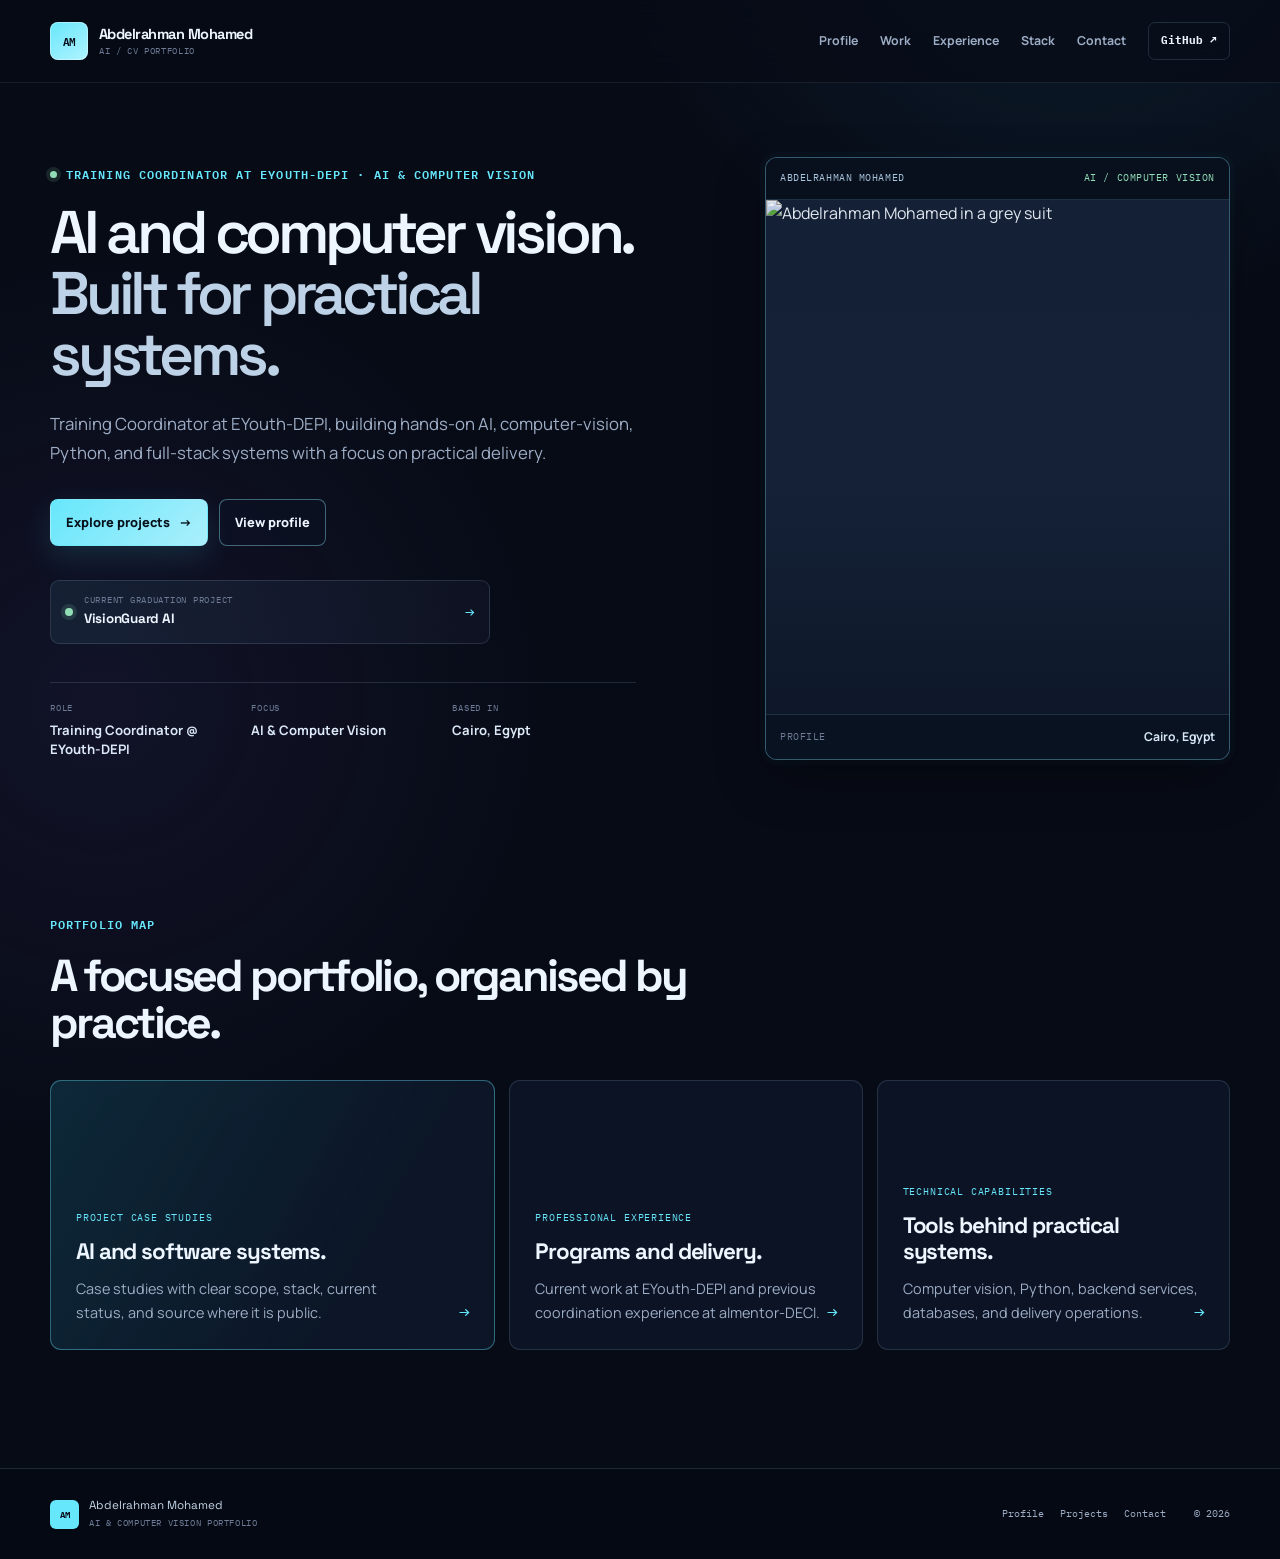
==== commit 474c079a: "Refine portfolio professional presentation" ====
--- a/index.html
+++ b/index.html
@@ -56,9 +56,9 @@
   <main id="main-content">
     <section class="vision-hero container">
       <div class="hero-copy" data-reveal>
-        <p class="eyebrow"><span class="eyebrow-pulse" aria-hidden="true"></span> AI &amp; Computer Vision / Applied Systems</p>
-        <h1 class="hero-title"><span>Building practical</span><span>vision systems,</span><span>from model to interface.</span></h1>
-        <p class="hero-lede">I build hands-on AI, computer-vision, Python, and full-stack systems while supporting the delivery of the Digital Egypt Pioneers Initiative at EYouth.</p>
+        <p class="eyebrow"><span class="eyebrow-pulse" aria-hidden="true"></span> Training Coordinator at EYouth-DEPI &middot; AI &amp; Computer Vision</p>
+        <h1 class="hero-title"><span>AI and computer vision.</span><span>Built for practical systems.</span></h1>
+        <p class="hero-lede">Training Coordinator at EYouth-DEPI, building hands-on AI, computer-vision, Python, and full-stack systems with a focus on practical delivery.</p>
         <div class="hero-actions">
           <a class="button button-primary" href="projects.html" data-page-link>Explore projects <span aria-hidden="true">&#8594;</span></a>
           <a class="button button-ghost" href="about.html" data-page-link>View profile</a>
@@ -75,45 +75,31 @@
         </dl>
       </div>
 
-      <figure class="vision-shell" data-vision-shell data-reveal>
-        <div class="vision-topbar" aria-hidden="true"><span>VISION / 01</span><span class="live-indicator">SYSTEMS ACTIVE</span></div>
+      <figure class="vision-shell" data-reveal>
+        <div class="vision-topbar" aria-hidden="true"><span>ABDELRAHMAN MOHAMED</span><span class="live-indicator">AI / COMPUTER VISION</span></div>
         <div class="vision-image">
           <img src="assets/profile-suit-half.jpg" width="900" height="1125" alt="Abdelrahman Mohamed in a grey suit" fetchpriority="high" />
-          <span class="vision-grid" aria-hidden="true"></span>
-          <span class="vision-corner corner-tl" aria-hidden="true"></span>
-          <span class="vision-corner corner-tr" aria-hidden="true"></span>
-          <span class="vision-corner corner-bl" aria-hidden="true"></span>
-          <span class="vision-corner corner-br" aria-hidden="true"></span>
-          <span class="focus-box" aria-hidden="true"></span>
-          <span class="focus-label" aria-hidden="true">AI / CV BUILDER</span>
-          <span class="scan-line" aria-hidden="true"></span>
-          <span class="vision-node node-one" aria-hidden="true"></span>
-          <span class="vision-node node-two" aria-hidden="true"></span>
-          <span class="vision-node node-three" aria-hidden="true"></span>
         </div>
-        <figcaption><span>PROFILE FRAME</span><span>Abdelrahman Mohamed</span></figcaption>
+        <figcaption><span>PROFILE</span><span>Cairo, Egypt</span></figcaption>
       </figure>
     </section>
 
     <section class="route-section container" aria-labelledby="route-title">
       <div class="section-heading" data-reveal>
         <p class="eyebrow">Portfolio map</p>
-        <h2 id="route-title">Explore the work, not a long scroll.</h2>
+        <h2 id="route-title">A focused portfolio, organised by practice.</h2>
       </div>
       <div class="route-grid">
         <a class="route-card route-card-feature" href="projects.html" data-page-link data-reveal>
-          <span class="route-index">01</span>
-          <div><p class="route-kicker">Selected work</p><h3>AI, vision, and product systems.</h3><p>Case studies with clear scope, status, stack, and source where it is public.</p></div>
+          <div><p class="route-kicker">Project case studies</p><h3>AI and software systems.</h3><p>Case studies with clear scope, stack, current status, and source where it is public.</p></div>
           <span class="route-arrow" aria-hidden="true">&#8594;</span>
         </a>
         <a class="route-card" href="experience.html" data-page-link data-reveal>
-          <span class="route-index">02</span>
-          <div><p class="route-kicker">Experience</p><h3>Programs, people, and delivery.</h3><p>Current work at EYouth-DEPI and previous coordination experience at almentor-DECI.</p></div>
+          <div><p class="route-kicker">Professional experience</p><h3>Programs and delivery.</h3><p>Current work at EYouth-DEPI and previous coordination experience at almentor-DECI.</p></div>
           <span class="route-arrow" aria-hidden="true">&#8594;</span>
         </a>
         <a class="route-card" href="skills.html" data-page-link data-reveal>
-          <span class="route-index">03</span>
-          <div><p class="route-kicker">Technical stack</p><h3>Tools used to build practical systems.</h3><p>Computer vision, Python, backend services, databases, and delivery operations.</p></div>
+          <div><p class="route-kicker">Technical capabilities</p><h3>Tools behind practical systems.</h3><p>Computer vision, Python, backend services, databases, and delivery operations.</p></div>
           <span class="route-arrow" aria-hidden="true">&#8594;</span>
         </a>
       </div>
--- a/styles.css
+++ b/styles.css
@@ -40,7 +40,7 @@
   z-index: -1;
   inset: 0;
   content: "";
-  opacity: 0.34;
+  opacity: 0.14;
   background-image: linear-gradient(rgba(139, 216, 246, 0.035) 1px, transparent 1px), linear-gradient(90deg, rgba(139, 216, 246, 0.035) 1px, transparent 1px);
   background-size: 64px 64px;
   mask-image: linear-gradient(180deg, #000 0%, rgba(0,0,0,.45) 72%, transparent 100%);
@@ -49,21 +49,25 @@
 body::after {
   position: fixed;
   z-index: 120;
-  inset: 0;
+  top: 0;
+  right: 0;
+  left: 0;
+  height: 2px;
   content: "";
   pointer-events: none;
-  transform: translateX(-105%);
-  background: linear-gradient(100deg, #07101e 0%, #0d3246 54%, #7ae8f6 100%);
+  transform: scaleX(0);
+  transform-origin: left;
+  background: linear-gradient(90deg, var(--cyan), var(--violet));
+  box-shadow: 0 0 16px rgba(103,231,251,.48);
 }
-body.page-ready::after { animation: arrival-wipe 560ms cubic-bezier(.16,1,.3,1) both; }
-body.is-leaving::after { animation: fallback-wipe 480ms cubic-bezier(.7,0,.2,1) forwards; }
-body.is-leaving .site-header, body.is-leaving main, body.is-leaving .site-footer { animation: fallback-content-out 330ms ease-in both; }
+body.is-leaving::after { animation: nav-line .19s ease-out forwards; }
+body.is-leaving .site-header, body.is-leaving main, body.is-leaving .site-footer { animation: fallback-content-out .18s ease-in both; }
 
 a { color: inherit; }
 img { display: block; max-width: 100%; }
 button { font: inherit; }
 .container { width: min(1180px, calc(100% - 48px)); margin-inline: auto; }
-.page-content { min-height: calc(100vh - 234px); padding-block: 102px 92px; }
+.page-content { min-height: calc(100vh - 234px); padding-block: 82px 80px; }
 
 .skip-link { position: fixed; z-index: 200; top: 12px; left: 12px; padding: 10px 14px; color: var(--bg); background: var(--cyan); border-radius: 7px; transform: translateY(-180%); transition: transform .2s ease; }
 .skip-link:focus { transform: translateY(0); }
@@ -84,13 +88,13 @@
 .nav-github:hover, .nav-github:focus-visible { border-color: var(--cyan); color: var(--cyan) !important; }
 .nav-toggle { display: none; color: var(--text); border: 1px solid var(--line); border-radius: 7px; background: transparent; padding: 8px 11px; font-size: .75rem; cursor: pointer; }
 
-.vision-hero { display: grid; grid-template-columns: minmax(0, 1.06fr) minmax(350px, .76fr); align-items: center; gap: clamp(44px, 8vw, 118px); min-height: 742px; padding-block: 98px 82px; }
-.hero-copy { max-width: 710px; }
-.eyebrow { display: inline-flex; align-items: center; gap: 9px; margin: 0 0 18px; color: var(--cyan); font-family: var(--mono); font-size: .65rem; font-weight: 600; letter-spacing: .12em; text-transform: uppercase; }
+.vision-hero { display: grid; grid-template-columns: minmax(0, 1fr) minmax(390px, .86fr); align-items: center; gap: clamp(42px, 7vw, 94px); min-height: 662px; padding-block: 74px 70px; }
+.hero-copy { max-width: 650px; }
+.eyebrow { display: inline-flex; align-items: center; gap: 9px; margin: 0 0 18px; color: var(--cyan); font-family: var(--mono); font-size: .72rem; font-weight: 600; letter-spacing: .095em; text-transform: uppercase; }
 .eyebrow-pulse { width: 7px; height: 7px; border-radius: 50%; background: var(--mint); box-shadow: 0 0 0 4px rgba(145,221,181,.13); animation: indicator-pulse 2.1s ease-out infinite; }
-.hero-title { display: grid; max-width: 780px; margin: 0 0 26px; color: var(--text); font-family: var(--display); font-size: clamp(3.1rem, 5.6vw, 5.65rem); font-weight: 600; line-height: .99; letter-spacing: -.075em; }
+.hero-title { display: grid; max-width: 680px; margin: 0 0 24px; color: var(--text); font-family: var(--display); font-size: clamp(3rem, 4.7vw, 4.75rem); font-weight: 600; line-height: 1.02; letter-spacing: -.07em; }
 .hero-title span:last-child { color: #bdd1e7; }
-.hero-lede, .page-lede, .case-lede { max-width: 650px; margin: 0; color: var(--muted); font-size: 1.02rem; line-height: 1.76; }
+.hero-lede, .page-lede, .case-lede { max-width: 650px; margin: 0; color: var(--muted); font-size: 1.05rem; line-height: 1.72; }
 .hero-actions { display: flex; flex-wrap: wrap; gap: 11px; margin-top: 32px; }
 .button { display: inline-flex; align-items: center; justify-content: center; gap: 9px; min-height: 47px; padding: 11px 15px; border: 1px solid transparent; border-radius: 8px; font-size: .8rem; font-weight: 800; text-decoration: none; transition: transform .25s ease, background .25s ease, border-color .25s ease, color .25s ease; }
 .button:hover, .button:focus-visible { transform: translateY(-2px); }
@@ -105,39 +109,29 @@
 .signal-arrow { color: var(--cyan); font-family: var(--mono); }
 .hero-facts { display: grid; grid-template-columns: repeat(3, minmax(0, 1fr)); gap: 17px; margin: 38px 0 0; padding: 18px 0 0; border-top: 1px solid var(--line); }
 .hero-facts dt { margin-bottom: 5px; color: var(--quiet); font-family: var(--mono); font-size: .57rem; letter-spacing: .09em; text-transform: uppercase; }
-.hero-facts dd { margin: 0; color: #dbe8f8; font-size: .73rem; font-weight: 700; line-height: 1.45; }
+.hero-facts dd { margin: 0; color: #dbe8f8; font-size: .82rem; font-weight: 700; line-height: 1.45; }
 
-.vision-shell { position: relative; width: min(100%, 405px); margin: 0; justify-self: end; overflow: hidden; border: 1px solid rgba(130,225,246,.34); border-radius: 18px; background: #0c1728; box-shadow: var(--shadow), 0 0 0 7px rgba(93,206,234,.035); transform: perspective(900px) rotateY(calc(var(--pointer-x, 0) * 2deg)) rotateX(calc(var(--pointer-y, 0) * -2deg)); transition: transform .18s ease-out; }
-.vision-shell::before { position: absolute; z-index: 2; top: 46px; right: 0; left: 0; height: 1px; content: ""; background: rgba(130,225,246,.22); }
-.vision-topbar, .vision-shell figcaption { position: relative; z-index: 3; display: flex; align-items: center; justify-content: space-between; padding: 13px 15px; color: #a9c5dc; font-family: var(--mono); font-size: .58rem; letter-spacing: .07em; }
-.vision-topbar { background: rgba(8,16,30,.88); }
+.vision-shell { position: relative; width: min(100%, 465px); margin: 0; justify-self: end; overflow: hidden; border: 1px solid rgba(130,225,246,.34); border-radius: 12px; background: #0c1728; box-shadow: 0 20px 50px rgba(0,0,0,.28), 0 0 0 5px rgba(93,206,234,.025); }
+.vision-topbar, .vision-shell figcaption { position: relative; z-index: 3; display: flex; align-items: center; justify-content: space-between; padding: 12px 14px; color: #a9c5dc; font-family: var(--mono); font-size: .64rem; letter-spacing: .055em; }
+.vision-topbar { border-bottom: 1px solid rgba(130,225,246,.16); background: rgba(8,16,30,.92); }
 .live-indicator { color: var(--mint); }
-.vision-image { position: relative; overflow: hidden; aspect-ratio: .83; background: #152238; }
-.vision-image > img { width: 100%; height: 100%; object-fit: cover; object-position: 54% 23%; transform: scale(1.035) translate(calc(var(--pointer-x, 0) * -5px), calc(var(--pointer-y, 0) * -5px)); transition: transform .28s ease-out; filter: saturate(.86) contrast(1.03); }
+.vision-image { position: relative; overflow: hidden; aspect-ratio: .9; background: #152238; }
+.vision-image > img { width: 100%; height: 100%; object-fit: cover; object-position: 54% 20%; filter: saturate(.9) contrast(1.03); }
 .vision-image::after { position: absolute; z-index: 1; inset: 0; content: ""; background: linear-gradient(180deg, rgba(5,12,24,.08) 0%, rgba(5,12,24,.03) 55%, rgba(5,12,24,.48) 100%); pointer-events: none; }
-.vision-grid { position: absolute; z-index: 2; inset: 0; opacity: .42; background-image: linear-gradient(rgba(109,231,251,.14) 1px, transparent 1px), linear-gradient(90deg, rgba(109,231,251,.14) 1px, transparent 1px); background-size: 46px 46px; mask-image: linear-gradient(180deg, #000, transparent 78%); }
-.vision-corner { position: absolute; z-index: 3; width: 35px; height: 35px; border-color: var(--cyan); border-style: solid; opacity: .88; }
-.corner-tl { top: 18px; left: 18px; border-width: 1px 0 0 1px; }.corner-tr { top: 18px; right: 18px; border-width: 1px 1px 0 0; }.corner-bl { bottom: 18px; left: 18px; border-width: 0 0 1px 1px; }.corner-br { right: 18px; bottom: 18px; border-width: 0 1px 1px 0; }
-.focus-box { position: absolute; z-index: 3; top: 20%; right: 18%; width: 44%; height: 33%; border: 1px solid rgba(103,231,251,.82); box-shadow: 0 0 0 1px rgba(103,231,251,.13), 0 0 24px rgba(103,231,251,.12); animation: focus-box 4.5s ease-in-out infinite; }
-.focus-label { position: absolute; z-index: 3; top: calc(20% - 20px); right: 18%; padding: 4px 6px; color: #07111c; background: var(--cyan); font-family: var(--mono); font-size: .5rem; font-weight: 600; letter-spacing: .06em; }
-.scan-line { position: absolute; z-index: 4; top: -15%; right: 0; left: 0; height: 18%; opacity: .72; background: linear-gradient(180deg, transparent 0%, rgba(103,231,251,.1) 48%, rgba(103,231,251,.78) 50%, rgba(103,231,251,.08) 53%, transparent 100%); animation: camera-scan 4.3s linear infinite; }
-.vision-node { position: absolute; z-index: 4; width: 7px; height: 7px; border-radius: 50%; background: var(--violet); box-shadow: 0 0 0 4px rgba(155,140,255,.14), 0 0 16px rgba(155,140,255,.84); animation: node-blink 2.4s ease-in-out infinite; }.node-one { top: 26%; left: 22%; }.node-two { top: 65%; right: 23%; animation-delay: .7s; }.node-three { bottom: 21%; left: 32%; animation-delay: 1.25s; }
-.vision-shell figcaption { background: #091221; }
-.vision-shell figcaption span:first-child { color: var(--quiet); }.vision-shell figcaption span:last-child { color: #d6e6f5; font-family: var(--body); font-size: .68rem; font-weight: 700; letter-spacing: 0; }
+.vision-shell figcaption { border-top: 1px solid rgba(130,225,246,.16); background: #091221; }
+.vision-shell figcaption span:first-child { color: var(--quiet); }.vision-shell figcaption span:last-child { color: #d6e6f5; font-family: var(--body); font-size: .76rem; font-weight: 700; letter-spacing: 0; }
 
 .route-section { padding: 80px 0 118px; }
 .section-heading { max-width: 710px; margin-bottom: 34px; }
 .section-heading h2 { margin: 0; font-family: var(--display); font-size: clamp(2rem, 3.5vw, 3.5rem); line-height: 1.05; letter-spacing: -.06em; }
 .route-grid { display: grid; grid-template-columns: 1.26fr 1fr 1fr; gap: 14px; }
-.route-card { position: relative; display: grid; min-height: 292px; padding: 24px; overflow: hidden; color: var(--text); border: 1px solid var(--line); border-radius: 13px; background: linear-gradient(145deg, rgba(16,29,51,.91), rgba(9,16,31,.94)); text-decoration: none; transition: transform .28s ease, border-color .28s ease, background .28s ease; }
-.route-card::after { position: absolute; right: -30%; bottom: -40%; width: 190px; height: 190px; content: ""; border: 1px solid rgba(112,220,243,.18); border-radius: 50%; transition: transform .5s ease; }
-.route-card:hover, .route-card:focus-visible { border-color: rgba(103,231,251,.58); transform: translateY(-5px); background: linear-gradient(145deg, rgba(18,44,70,.96), rgba(10,18,35,.98)); }
-.route-card:hover::after, .route-card:focus-visible::after { transform: scale(1.25); }
-.route-card-feature { border-color: rgba(103,231,251,.38); background: linear-gradient(135deg, rgba(14,63,87,.76), rgba(11,20,39,.96) 63%); }
-.route-index, .route-kicker { position: relative; z-index: 1; font-family: var(--mono); letter-spacing: .09em; text-transform: uppercase; }.route-index { color: var(--cyan); font-size: .63rem; }.route-kicker { margin: 0 0 12px; color: var(--cyan); font-size: .59rem; }
-.route-card > div { position: relative; z-index: 1; align-self: end; }.route-card h3 { max-width: 300px; margin: 0 0 12px; font-family: var(--display); font-size: 1.4rem; line-height: 1.16; letter-spacing: -.05em; }.route-card p:not(.route-kicker) { max-width: 340px; margin: 0; color: var(--muted); font-size: .79rem; }.route-arrow { position: absolute; z-index: 1; right: 24px; bottom: 22px; color: var(--cyan); font-family: var(--mono); font-size: 1.1rem; transition: transform .22s ease; }.route-card:hover .route-arrow { transform: translateX(6px); }
+.route-card { position: relative; display: grid; min-height: 270px; padding: 25px; overflow: hidden; color: var(--text); border: 1px solid var(--line); border-radius: 11px; background: rgba(13,23,41,.78); text-decoration: none; transition: transform .22s ease, border-color .22s ease, background .22s ease; }
+.route-card:hover, .route-card:focus-visible { border-color: rgba(103,231,251,.58); transform: translateY(-3px); background: rgba(16,33,55,.92); }
+.route-card-feature { border-color: rgba(103,231,251,.38); background: linear-gradient(120deg, rgba(17,62,81,.58), rgba(13,23,41,.9) 70%); }
+.route-kicker { position: relative; z-index: 1; margin: 0 0 12px; color: var(--cyan); font-family: var(--mono); font-size: .64rem; letter-spacing: .08em; text-transform: uppercase; }
+.route-card > div { position: relative; z-index: 1; align-self: end; }.route-card h3 { max-width: 300px; margin: 0 0 12px; font-family: var(--display); font-size: 1.4rem; line-height: 1.16; letter-spacing: -.05em; }.route-card p:not(.route-kicker) { max-width: 340px; margin: 0; color: var(--muted); font-size: .9rem; line-height: 1.65; }.route-arrow { position: absolute; z-index: 1; right: 24px; bottom: 22px; color: var(--cyan); font-family: var(--mono); font-size: 1.1rem; transition: transform .22s ease; }.route-card:hover .route-arrow { transform: translateX(4px); }
 
-.page-intro { max-width: 820px; margin-bottom: 76px; }.page-intro h1, .case-hero h1 { max-width: 820px; margin: 0 0 23px; font-family: var(--display); font-size: clamp(3rem, 5.5vw, 5.35rem); line-height: .98; letter-spacing: -.075em; }.page-intro-split { display: grid; grid-template-columns: minmax(0, 1.15fr) minmax(260px, .63fr); align-items: end; gap: 45px; max-width: none; }.page-intro-split .page-lede { margin-bottom: 5px; }
+.page-intro { max-width: 820px; margin-bottom: 58px; }.page-intro h1, .case-hero h1 { max-width: 820px; margin: 0 0 21px; font-family: var(--display); font-size: clamp(2.85rem, 4.8vw, 4.75rem); line-height: 1.02; letter-spacing: -.07em; }.page-intro-split { display: grid; grid-template-columns: minmax(0, 1.15fr) minmax(260px, .63fr); align-items: end; gap: 45px; max-width: none; }.page-intro-split .page-lede { margin-bottom: 5px; }
 .panel { border: 1px solid var(--line); border-radius: 12px; background: linear-gradient(145deg, rgba(15,25,45,.86), rgba(9,16,31,.9)); }.panel-label { margin: 0 0 19px; color: var(--cyan); font-family: var(--mono); font-size: .61rem; font-weight: 600; letter-spacing: .1em; text-transform: uppercase; }
 .profile-layout { display: grid; grid-template-columns: 1.16fr .84fr; gap: 15px; }.profile-statement { padding: 36px; }.profile-statement h2 { max-width: 600px; margin: 0 0 20px; font-family: var(--display); font-size: clamp(1.75rem, 2.8vw, 2.7rem); line-height: 1.08; letter-spacing: -.055em; }.profile-statement > p { max-width: 650px; margin: 0; color: var(--muted); font-size: .94rem; }.quote-line { display: flex; align-items: flex-start; gap: 12px; margin-top: 32px; padding-top: 20px; border-top: 1px solid var(--line); }.quote-line span { flex: 0 0 auto; width: 8px; height: 8px; margin-top: 7px; border-radius: 50%; background: var(--violet); box-shadow: 0 0 0 4px rgba(155,140,255,.12); }.quote-line p { max-width: 500px; margin: 0; color: #d4e3f3; font-family: var(--display); font-size: .94rem; line-height: 1.5; letter-spacing: -.02em; }.profile-snapshot { padding: 31px; }.snapshot-list { display: grid; gap: 24px; margin: 0; }.snapshot-list div { padding-bottom: 20px; border-bottom: 1px solid var(--line); }.snapshot-list div:last-child { padding-bottom: 0; border-bottom: 0; }.snapshot-list dt { margin-bottom: 6px; color: var(--quiet); font-family: var(--mono); font-size: .57rem; letter-spacing: .09em; text-transform: uppercase; }.snapshot-list dd { margin: 0; color: #dbe9f7; font-size: .81rem; font-weight: 700; line-height: 1.54; }.snapshot-list small { color: var(--muted); font-size: .7rem; font-weight: 500; }
 .section-block { margin-top: 94px; }.focus-grid { display: grid; grid-template-columns: repeat(3, minmax(0, 1fr)); gap: 14px; }.focus-card { position: relative; min-height: 246px; padding: 25px; overflow: hidden; border-top: 1px solid var(--line-strong); border-radius: 10px; background: rgba(12,21,39,.62); }.focus-card::before { position: absolute; top: 0; left: 0; width: 38px; height: 1px; content: ""; background: var(--cyan); }.focus-card > span { display: block; margin-bottom: 58px; color: var(--cyan); font-family: var(--mono); font-size: .62rem; }.focus-card h3 { margin: 0 0 10px; font-family: var(--display); font-size: 1.16rem; letter-spacing: -.04em; }.focus-card p { margin: 0; color: var(--muted); font-size: .79rem; }
@@ -148,10 +142,9 @@
 
 .contact-intro { margin-bottom: 54px; }.contact-grid { display: grid; grid-template-columns: repeat(2, minmax(0,1fr)); gap: 14px; }.contact-card { position: relative; display: grid; gap: 14px; min-height: 170px; padding: 25px; overflow: hidden; color: var(--text); border: 1px solid var(--line); border-radius: 12px; background: rgba(12,21,39,.68); text-decoration: none; transition: border-color .25s ease, background .25s ease, transform .25s ease; }.contact-card:hover, .contact-card:focus-visible { border-color: var(--cyan); background: rgba(18,47,67,.75); transform: translateY(-3px); }.contact-card-feature { grid-column: span 2; min-height: 197px; border-color: rgba(103,231,251,.4); background: linear-gradient(110deg, rgba(13,68,91,.62), rgba(11,20,39,.9)); }.contact-label { color: var(--cyan); font-family: var(--mono); font-size: .62rem; letter-spacing: .1em; text-transform: uppercase; }.contact-card strong { align-self: end; max-width: 95%; font-family: var(--display); font-size: clamp(1rem, 2.2vw, 1.55rem); letter-spacing: -.05em; overflow-wrap: anywhere; }.contact-arrow { position: absolute; right: 24px; bottom: 23px; color: var(--cyan); font-family: var(--mono); font-size: 1.05rem; transition: transform .2s ease; }.contact-card:hover .contact-arrow { transform: translate(4px,-4px); }.availability-strip { display: flex; align-items: center; gap: 11px; margin-top: 14px; padding: 17px 20px; border: 1px solid var(--line); border-radius: 9px; background: rgba(145,221,181,.04); }.availability-strip p { margin: 0; color: #c7d8e9; font-size: .78rem; }.availability-strip p span { color: var(--cyan); margin-inline: 8px; }
 
-.project-library { display: grid; gap: 14px; }.project-library-grid { display: grid; grid-template-columns: repeat(2, minmax(0,1fr)); gap: 14px; }.project-entry { position: relative; display: grid; color: var(--text); overflow: hidden; border: 1px solid var(--line); border-radius: 13px; background: rgba(11,19,36,.77); text-decoration: none; transition: transform .3s ease, border-color .3s ease, box-shadow .3s ease; }.project-entry:hover, .project-entry:focus-visible { border-color: rgba(103,231,251,.6); box-shadow: 0 18px 50px rgba(0,0,0,.25); transform: translateY(-4px); }.project-entry-feature { grid-template-columns: .76fr 1.24fr; min-height: 370px; border-color: rgba(103,231,251,.37); background: linear-gradient(135deg, rgba(13,61,84,.34), rgba(11,19,36,.86)); }.project-entry-visual { position: relative; min-height: 230px; overflow: hidden; border-bottom: 1px solid var(--line); background: #0a1324; }.project-entry-feature .project-entry-visual { min-height: 100%; border-right: 1px solid var(--line); border-bottom: 0; }.project-entry-body { display: flex; flex-direction: column; padding: 28px; }.project-meta { display: flex; flex-wrap: wrap; align-items: center; justify-content: space-between; gap: 10px; margin-bottom: 42px; color: var(--muted); font-family: var(--mono); font-size: .6rem; letter-spacing: .07em; text-transform: uppercase; }.project-entry-body h2 { margin: 0 0 13px; font-family: var(--display); font-size: clamp(1.35rem, 2.4vw, 2.1rem); letter-spacing: -.055em; }.project-entry-body > p { max-width: 620px; margin: 0; color: var(--muted); font-size: .83rem; }.project-stack { display: flex; flex-wrap: wrap; gap: 7px; margin: auto 0 21px; padding: 27px 0 0; list-style: none; }.project-stack li { padding: 5px 7px; color: #c7d9eb; border: 1px solid var(--line); border-radius: 5px; font-size: .64rem; font-weight: 700; }.project-cta { color: var(--cyan); font-family: var(--mono); font-size: .68rem; font-weight: 600; letter-spacing: .04em; }.project-cta span { display: inline-block; transition: transform .2s ease; }.project-entry:hover .project-cta span { transform: translateX(5px); }
+.project-library { display: grid; gap: 14px; }.project-library-grid { display: grid; grid-template-columns: repeat(2, minmax(0,1fr)); gap: 14px; }.project-entry { position: relative; display: grid; color: var(--text); overflow: hidden; border: 1px solid var(--line); border-radius: 11px; background: rgba(11,19,36,.77); text-decoration: none; transition: transform .22s ease, border-color .22s ease, box-shadow .22s ease; }.project-entry:hover, .project-entry:focus-visible { border-color: rgba(103,231,251,.6); box-shadow: 0 14px 38px rgba(0,0,0,.22); transform: translateY(-3px); }.project-entry-feature { grid-template-columns: .76fr 1.24fr; min-height: 370px; border-color: rgba(103,231,251,.37); background: linear-gradient(135deg, rgba(13,61,84,.27), rgba(11,19,36,.86)); }.project-entry-visual { position: relative; min-height: 230px; overflow: hidden; border-bottom: 1px solid var(--line); background: #0a1324; }.project-entry-feature .project-entry-visual { min-height: 100%; border-right: 1px solid var(--line); border-bottom: 0; }.project-entry-body { display: flex; flex-direction: column; padding: 28px; }.project-meta { display: flex; flex-wrap: wrap; align-items: center; justify-content: space-between; gap: 10px; margin-bottom: 38px; color: var(--muted); font-family: var(--mono); font-size: .65rem; letter-spacing: .06em; text-transform: uppercase; }.project-entry-body h2 { margin: 0 0 13px; font-family: var(--display); font-size: clamp(1.35rem, 2.4vw, 2.1rem); letter-spacing: -.055em; }.project-entry-body > p { max-width: 620px; margin: 0; color: var(--muted); font-size: .92rem; line-height: 1.68; }.project-stack { display: flex; flex-wrap: wrap; gap: 7px; margin: auto 0 21px; padding: 27px 0 0; list-style: none; }.project-stack li { padding: 5px 7px; color: #c7d9eb; border: 1px solid var(--line); border-radius: 5px; font-size: .68rem; font-weight: 700; }.project-cta { color: var(--cyan); font-family: var(--mono); font-size: .7rem; font-weight: 600; letter-spacing: .04em; }.project-cta span { display: inline-block; transition: transform .2s ease; }.project-entry:hover .project-cta span { transform: translateX(4px); }
 .status { display: inline-flex; padding: 5px 7px; border: 1px solid currentColor; border-radius: 999px; font-family: var(--mono); font-size: .54rem; letter-spacing: .02em; text-transform: none; }.status-progress { color: var(--amber); background: rgba(255,201,119,.06); }.status-public { color: var(--mint); background: rgba(145,221,181,.06); }
-.visionguard-visual { display: grid; place-items: center; }.visual-grid { position: absolute; inset: 0; opacity: .48; background-image: linear-gradient(rgba(103,231,251,.12) 1px, transparent 1px), linear-gradient(90deg, rgba(103,231,251,.12) 1px, transparent 1px); background-size: 29px 29px; }.visionguard-visual > span:last-child { position: relative; z-index: 2; color: var(--cyan); font-family: var(--mono); font-size: .64rem; letter-spacing: .13em; }.visual-box { position: absolute; z-index: 1; border: 1px solid var(--cyan); box-shadow: 0 0 20px rgba(103,231,251,.12); }.visual-box-one { top: 24%; left: 18%; width: 48%; height: 48%; }.visual-box-two { right: 16%; bottom: 19%; width: 25%; height: 28%; border-color: var(--violet); }.visual-scan { position: absolute; z-index: 2; top: -25%; right: 0; left: 0; height: 34%; background: linear-gradient(180deg, transparent, rgba(103,231,251,.08) 46%, rgba(103,231,251,.58) 49%, transparent 53%); animation: camera-scan 4s linear infinite; }
-.image-visual { background: radial-gradient(circle at 66% 30%, rgba(155,140,255,.25), transparent 31%), #0b1527; }.image-visual::before { position: absolute; inset: 18%; content: ""; border: 1px solid rgba(103,231,251,.4); transform: rotate(17deg); }.image-visual span, .image-visual i, .image-visual b { position: absolute; display: block; border-radius: 50%; filter: blur(1px); }.image-visual span { top: 28%; left: 28%; width: 74px; height: 74px; background: var(--cyan); box-shadow: 0 0 50px rgba(103,231,251,.55); }.image-visual i { right: 24%; bottom: 23%; width: 92px; height: 92px; background: var(--violet); box-shadow: 0 0 55px rgba(155,140,255,.45); }.image-visual b { top: 52%; left: 51%; width: 38px; height: 38px; background: var(--mint); }.image-visual em, .inventory-visual em { position: absolute; right: 17px; bottom: 15px; color: var(--text); font-family: var(--mono); font-size: .57rem; font-style: normal; letter-spacing: .1em; }.inventory-visual { background: linear-gradient(145deg, #0e172a, #0a1020); }.inventory-visual::before { position: absolute; inset: 0; content: ""; opacity: .5; background-image: radial-gradient(circle, rgba(103,231,251,.45) 1px, transparent 1.4px); background-size: 22px 22px; }.inventory-node { position: absolute; z-index: 1; width: 19px; height: 19px; border: 1px solid var(--cyan); border-radius: 50%; background: #0c1b31; box-shadow: 0 0 15px rgba(103,231,251,.34); }.node-a { top: 29%; left: 23%; }.node-b { top: 43%; right: 24%; }.node-c { bottom: 24%; left: 47%; }.inventory-visual i { position: absolute; z-index: 1; top: 39%; left: 29%; width: 44%; height: 1px; background: linear-gradient(90deg, var(--cyan), var(--violet)); transform: rotate(10deg); transform-origin: left; }.inventory-visual em { z-index: 2; }
+.project-proof { display: flex; flex-direction: column; justify-content: flex-end; gap: 11px; padding: 26px; background: linear-gradient(145deg, rgba(17,53,76,.86), rgba(10,19,35,.96)); }.project-proof::after { position: absolute; top: 22px; right: 22px; width: 54px; height: 54px; content: ""; border-top: 1px solid rgba(103,231,251,.45); border-right: 1px solid rgba(103,231,251,.45); }.project-proof-label { color: var(--cyan); font-family: var(--mono); font-size: .64rem; font-weight: 600; letter-spacing: .08em; text-transform: uppercase; }.project-proof strong { position: relative; z-index: 1; color: #f2f8ff; font-family: var(--display); font-size: clamp(1.28rem, 2.1vw, 1.85rem); font-weight: 600; line-height: 1.18; letter-spacing: -.05em; }.project-proof small { color: #a9bfd5; font-family: var(--mono); font-size: .68rem; line-height: 1.6; }.project-proof-image { background: linear-gradient(145deg, rgba(52,42,96,.58), rgba(10,19,35,.96)); }.project-proof-data { background: linear-gradient(145deg, rgba(13,57,68,.64), rgba(10,19,35,.96)); }
 
 .case-hero { margin-bottom: 90px; }.back-link { display: inline-flex; gap: 9px; margin-bottom: 37px; color: var(--muted); font-family: var(--mono); font-size: .66rem; text-decoration: none; }.back-link:hover, .back-link:focus-visible { color: var(--cyan); }.case-hero-layout { display: grid; grid-template-columns: minmax(0,1fr) 220px; align-items: end; gap: 45px; }.case-hero h1 { font-size: clamp(3.3rem, 6.2vw, 6.1rem); }.case-badges { display: flex; flex-wrap: wrap; gap: 9px; margin-top: 26px; }.case-state, .case-source { display: inline-flex; align-items: center; padding: 6px 8px; color: var(--muted); border: 1px solid var(--line); border-radius: 999px; font-family: var(--mono); font-size: .57rem; text-decoration: none; }.case-source { color: var(--cyan); border-color: rgba(103,231,251,.32); }.case-source:hover, .case-source:focus-visible { border-color: var(--cyan); }.case-id-card { padding: 21px; border: 1px solid var(--line-strong); border-radius: 10px; background: linear-gradient(145deg, rgba(103,231,251,.1), rgba(13,20,39,.72)); }.case-id-card span, .case-id-card small { display: block; color: var(--quiet); font-family: var(--mono); font-size: .57rem; letter-spacing: .08em; }.case-id-card strong { display: block; margin: 8px 0; color: var(--cyan); font-family: var(--display); font-size: 1.18rem; letter-spacing: -.05em; }.case-id-card small { line-height: 1.55; }
 .architecture-section { margin-bottom: 79px; }.architecture-diagram { padding: 18px; overflow-x: auto; border: 1px solid var(--line); border-radius: 13px; background: linear-gradient(135deg, rgba(10,22,41,.88), rgba(12,17,33,.82)); }.architecture-diagram svg { display: block; min-width: 830px; width: 100%; }.architecture-wire { fill: none; stroke: url(#wire); stroke-width: 2; stroke-dasharray: 7 6; animation: wire-flow 3.6s linear infinite; }.architecture-arrow { fill: none; stroke: var(--cyan); stroke-width: 2; }.architecture-node rect { fill: rgba(12,27,47,.92); stroke: rgba(103,231,251,.45); stroke-width: 1; }.architecture-node text { fill: #e7f5ff; font-family: var(--mono); font-size: 13px; font-weight: 600; letter-spacing: .8px; }.architecture-node .architecture-sub { fill: #99afc4; font-size: 10px; font-weight: 400; letter-spacing: .2px; }
@@ -163,13 +156,9 @@
 .has-js [data-reveal] { opacity: 0; transform: translateY(14px); transition: opacity .5s ease, transform .5s cubic-bezier(.16,1,.3,1); }.has-js [data-reveal].is-visible { opacity: 1; transform: translateY(0); }.page-ready .hero-title span { animation: title-line-in .66s cubic-bezier(.16,1,.3,1) both; }.page-ready .hero-title span:nth-child(2) { animation-delay: .08s; }.page-ready .hero-title span:nth-child(3) { animation-delay: .16s; }
 :focus-visible { outline: 3px solid var(--cyan); outline-offset: 4px; }
 
-@keyframes fallback-wipe { 0% { transform: translateX(-105%); } 100% { transform: translateX(0); } }
-@keyframes arrival-wipe { 0% { transform: translateX(0); } 100% { transform: translateX(105%); } }
-@keyframes fallback-content-out { to { opacity: 0; filter: blur(4px); transform: translateX(-12px); } }
+@keyframes nav-line { from { transform: scaleX(0); } to { transform: scaleX(1); } }
+@keyframes fallback-content-out { to { opacity: .42; filter: blur(1px); transform: translateY(-4px); } }
 @keyframes indicator-pulse { 0%, 100% { box-shadow: 0 0 0 4px rgba(145,221,181,.13); } 50% { box-shadow: 0 0 0 8px rgba(145,221,181,0); } }
-@keyframes camera-scan { from { transform: translateY(-10%); } to { transform: translateY(670%); } }
-@keyframes focus-box { 0%,100% { transform: translate(0,0); opacity: .9; } 50% { transform: translate(5px,-3px); opacity: .65; } }
-@keyframes node-blink { 0%,100% { opacity: .45; transform: scale(.82); } 50% { opacity: 1; transform: scale(1); } }
 @keyframes wire-flow { to { stroke-dashoffset: -52; } }
 @keyframes soft-float { 0%,100% { transform: translate(0,0); } 50% { transform: translate(11px,-14px); } }
 @keyframes title-line-in { from { opacity: 0; transform: translateY(28px); filter: blur(6px); } to { opacity: 1; transform: translateY(0); filter: blur(0); } }
@@ -179,10 +168,10 @@
   .vision-hero { grid-template-columns: minmax(0,1fr) 350px; gap: 48px; }.hero-title { font-size: clamp(3rem, 5.2vw, 4.85rem); }.route-grid { grid-template-columns: 1.1fr 1fr; }.route-card-feature { grid-column: span 2; }.focus-grid { grid-template-columns: 1fr 1fr; }.focus-card:last-child { grid-column: span 2; }.stack-module { grid-template-columns: 150px 1fr; }.chip-list { grid-column: 2; }.case-content-grid { grid-template-columns: 1fr 1fr; }.case-panel:first-child { grid-column: span 2; }
 }
 @media (max-width: 880px) {
-  .vision-hero { grid-template-columns: 1fr; min-height: auto; padding-block: 76px; }.vision-shell { justify-self: start; }.page-intro-split { grid-template-columns: 1fr; gap: 18px; }.profile-layout { grid-template-columns: 1fr; }.method-section, .method-section-reverse { grid-template-columns: 1fr; gap: 34px; }.project-entry-feature { grid-template-columns: 1fr; }.project-entry-feature .project-entry-visual { min-height: 260px; border-right: 0; border-bottom: 1px solid var(--line); }.case-hero-layout { grid-template-columns: 1fr; gap: 29px; }.case-id-card { width: min(100%, 260px); }.experience-record { grid-template-columns: 150px 1fr; }.record-status { display: none; }.stack-note { grid-template-columns: 1fr; gap: 11px; }
+  .vision-hero { grid-template-columns: 1fr; min-height: auto; padding-block: 54px 70px; }.vision-shell { order: -1; width: min(100%, 390px); justify-self: start; }.page-intro-split { grid-template-columns: 1fr; gap: 18px; }.profile-layout { grid-template-columns: 1fr; }.method-section, .method-section-reverse { grid-template-columns: 1fr; gap: 34px; }.project-entry-feature { grid-template-columns: 1fr; }.project-entry-feature .project-entry-visual { min-height: 260px; border-right: 0; border-bottom: 1px solid var(--line); }.case-hero-layout { grid-template-columns: 1fr; gap: 29px; }.case-id-card { width: min(100%, 260px); }.experience-record { grid-template-columns: 150px 1fr; }.record-status { display: none; }.stack-note { grid-template-columns: 1fr; gap: 11px; }
 }
 @media (max-width: 620px) {
-  .container { width: min(100% - 32px, 1180px); }.nav { min-height: 70px; }.brand-copy small { display: none; }.vision-hero { padding-block: 58px 66px; }.hero-title { font-size: clamp(2.8rem, 13vw, 4rem); }.hero-lede, .page-lede, .case-lede { font-size: .91rem; }.hero-facts { grid-template-columns: 1fr; gap: 12px; }.hero-facts div { display: grid; grid-template-columns: 70px 1fr; gap: 10px; }.hero-facts dt, .hero-facts dd { margin: 0; }.vision-shell { width: min(100%, 360px); }.route-section { padding: 52px 0 78px; }.route-grid, .project-library-grid, .contact-grid { grid-template-columns: 1fr; }.route-card-feature, .contact-card-feature { grid-column: auto; }.route-card { min-height: 236px; }.route-index { margin-bottom: 22px; }.focus-grid { grid-template-columns: 1fr; }.focus-card:last-child { grid-column: auto; }.page-content { padding-block: 68px 64px; }.page-intro { margin-bottom: 54px; }.page-intro h1, .case-hero h1 { font-size: clamp(2.7rem, 12vw, 4rem); }.profile-statement, .profile-snapshot { padding: 25px; }.experience-record { grid-template-columns: 1fr; gap: 14px; padding: 28px 0; }.record-meta { display: flex; flex-wrap: wrap; align-items: center; gap: 13px; }.stack-module { grid-template-columns: 1fr; gap: 20px; padding: 25px; }.chip-list { grid-column: auto; }.module-header { display: flex; align-items: center; gap: 11px; }.case-hero { margin-bottom: 60px; }.architecture-section { margin-bottom: 56px; }.case-content-grid { grid-template-columns: 1fr; }.case-panel:first-child { grid-column: auto; }.case-nav { flex-direction: column; margin-top: 51px; }.method-visual { min-height: 270px; }.contact-card { min-height: 145px; }.contact-card-feature { min-height: 165px; }.footer-layout { grid-template-columns: 1fr; gap: 18px; }.footer-links { flex-wrap: wrap; }.footer-copy { order: -1; }.project-entry-body { padding: 23px; }.project-meta { margin-bottom: 29px; }.project-entry-visual { min-height: 206px; }
+  .container { width: min(100% - 32px, 1180px); }.nav { min-height: 70px; }.brand-copy small { display: none; }.vision-hero { padding-block: 30px 60px; }.hero-title { font-size: clamp(2.55rem, 11vw, 3.45rem); }.hero-lede, .page-lede, .case-lede { font-size: 1rem; }.hero-facts { grid-template-columns: 1fr; gap: 12px; }.hero-facts div { display: grid; grid-template-columns: 70px 1fr; gap: 10px; }.hero-facts dt, .hero-facts dd { margin: 0; }.vision-shell { width: min(100%, 300px); }.vision-image { aspect-ratio: .9; }.route-section { padding: 52px 0 78px; }.route-grid, .project-library-grid, .contact-grid { grid-template-columns: 1fr; }.route-card-feature, .contact-card-feature { grid-column: auto; }.route-card { min-height: 236px; }.focus-grid { grid-template-columns: 1fr; }.focus-card:last-child { grid-column: auto; }.page-content { padding-block: 62px 60px; }.page-intro { margin-bottom: 48px; }.page-intro h1, .case-hero h1 { font-size: clamp(2.5rem, 11vw, 3.55rem); }.profile-statement, .profile-snapshot { padding: 25px; }.experience-record { grid-template-columns: 1fr; gap: 14px; padding: 28px 0; }.record-meta { display: flex; flex-wrap: wrap; align-items: center; gap: 13px; }.stack-module { grid-template-columns: 1fr; gap: 20px; padding: 25px; }.chip-list { grid-column: auto; }.module-header { display: flex; align-items: center; gap: 11px; }.case-hero { margin-bottom: 60px; }.architecture-section { margin-bottom: 56px; }.case-content-grid { grid-template-columns: 1fr; }.case-panel:first-child { grid-column: auto; }.case-nav { flex-direction: column; margin-top: 51px; }.method-visual { min-height: 270px; }.contact-card { min-height: 145px; }.contact-card-feature { min-height: 165px; }.footer-layout { grid-template-columns: 1fr; gap: 18px; }.footer-links { flex-wrap: wrap; }.footer-copy { order: -1; }.project-entry-body { padding: 23px; }.project-meta { margin-bottom: 29px; }.project-entry-visual { min-height: 206px; }
 }
 @media (prefers-reduced-motion: reduce) {
   html { scroll-behavior: auto; } *, *::before, *::after { animation-duration: .01ms !important; animation-iteration-count: 1 !important; transition-duration: .01ms !important; } .has-js [data-reveal] { opacity: 1; transform: none; } body::after { display: none; }
